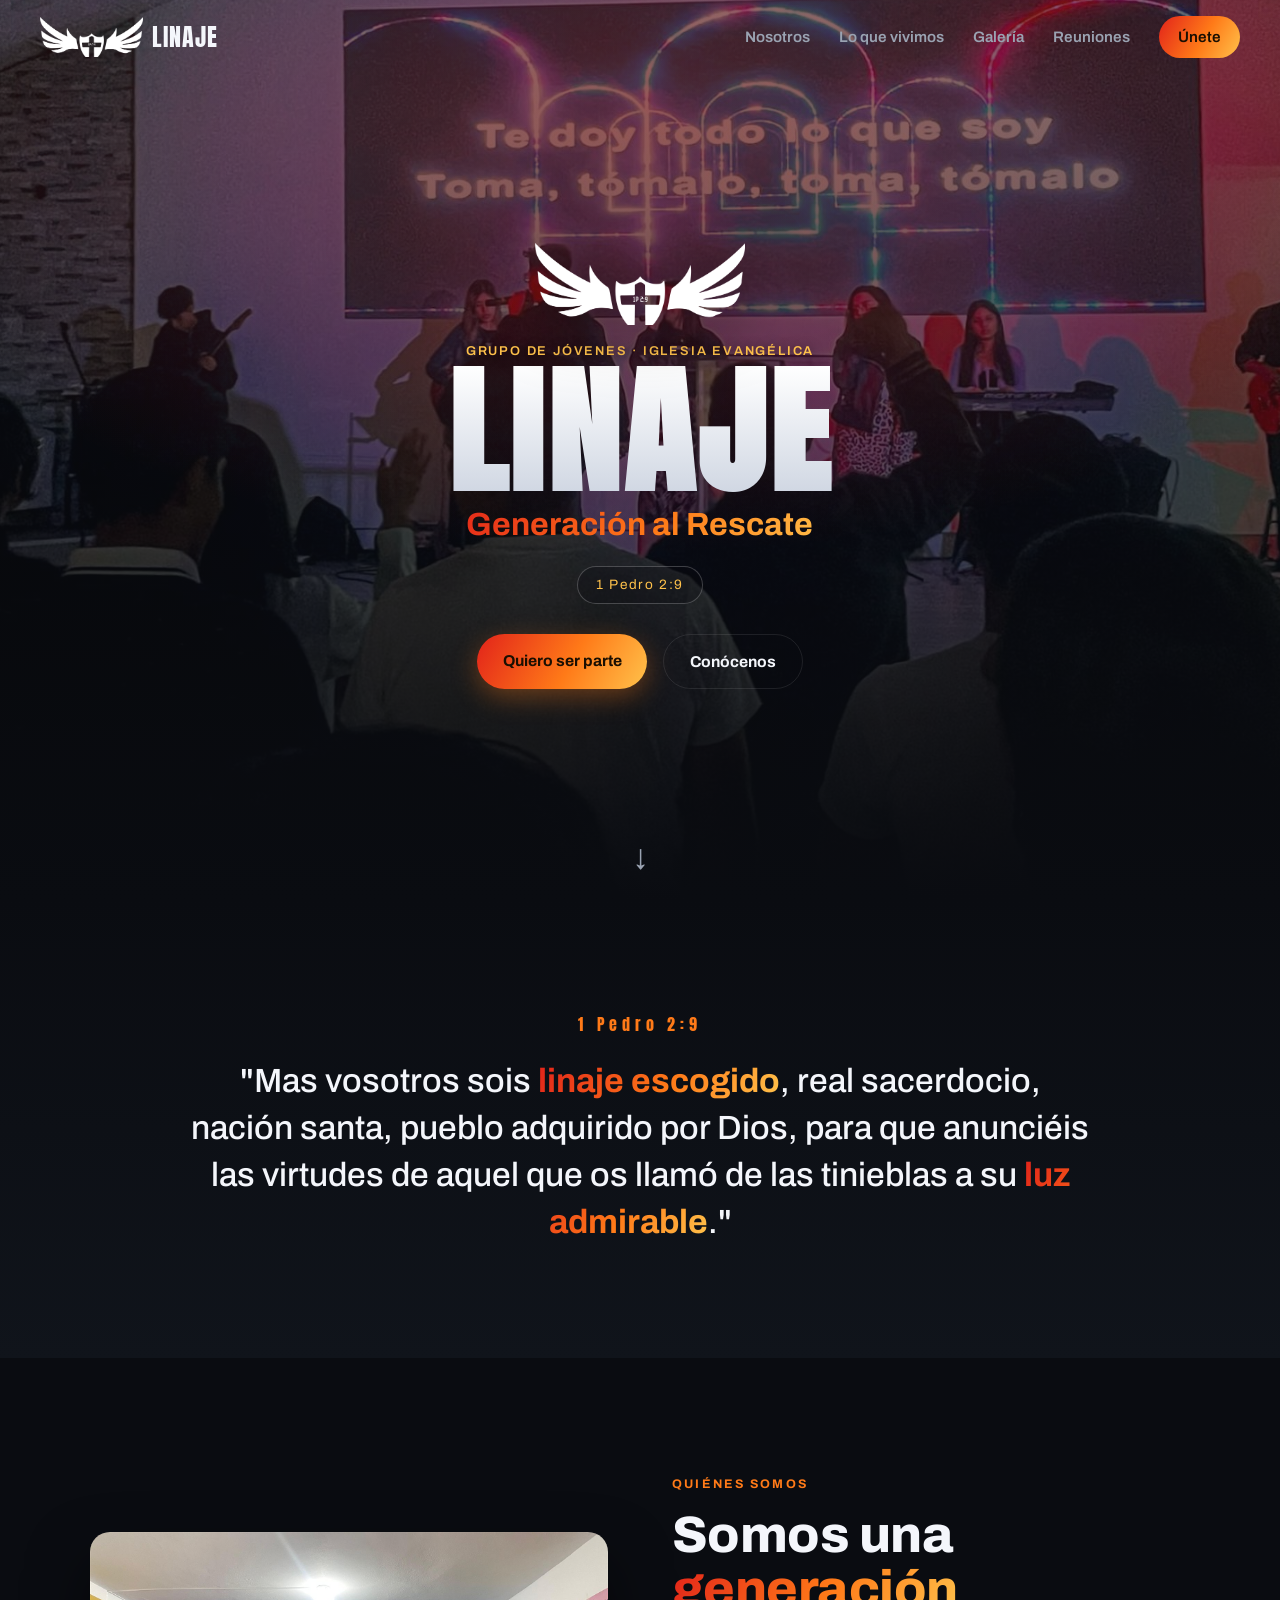
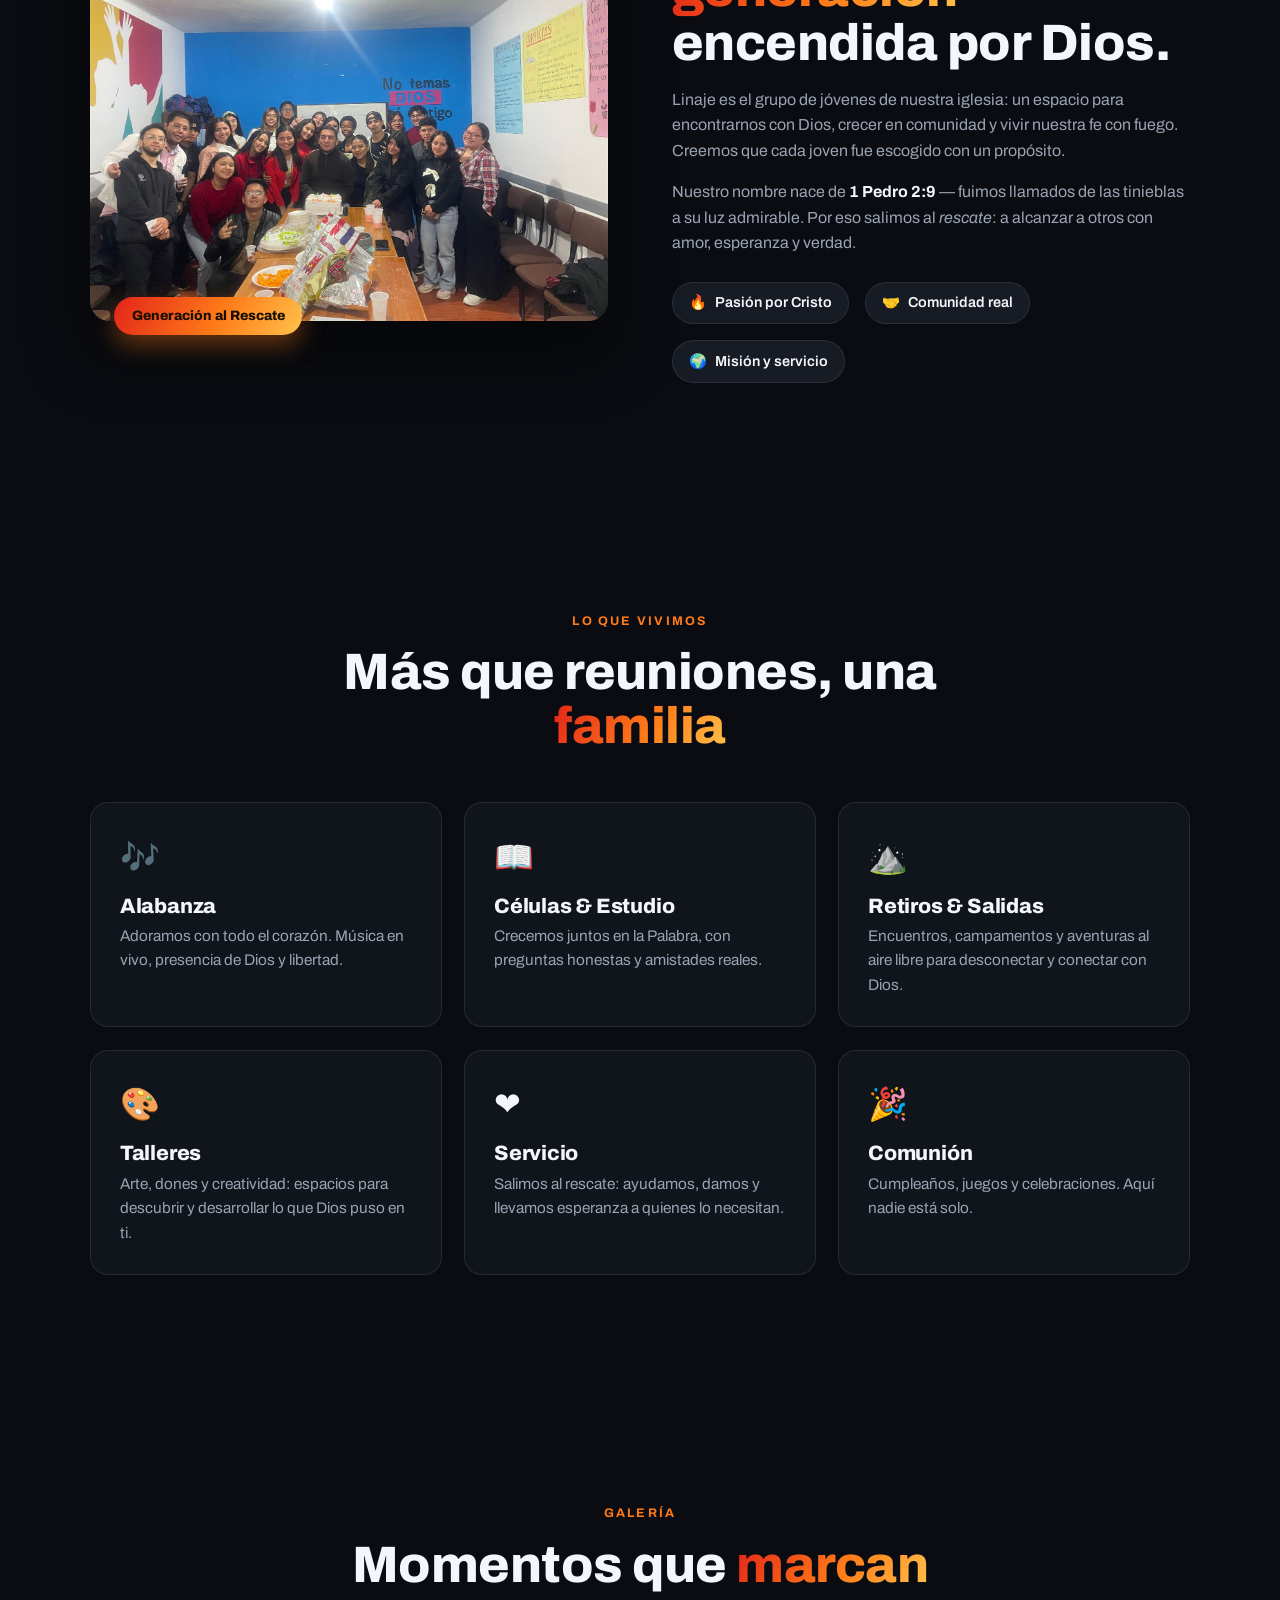
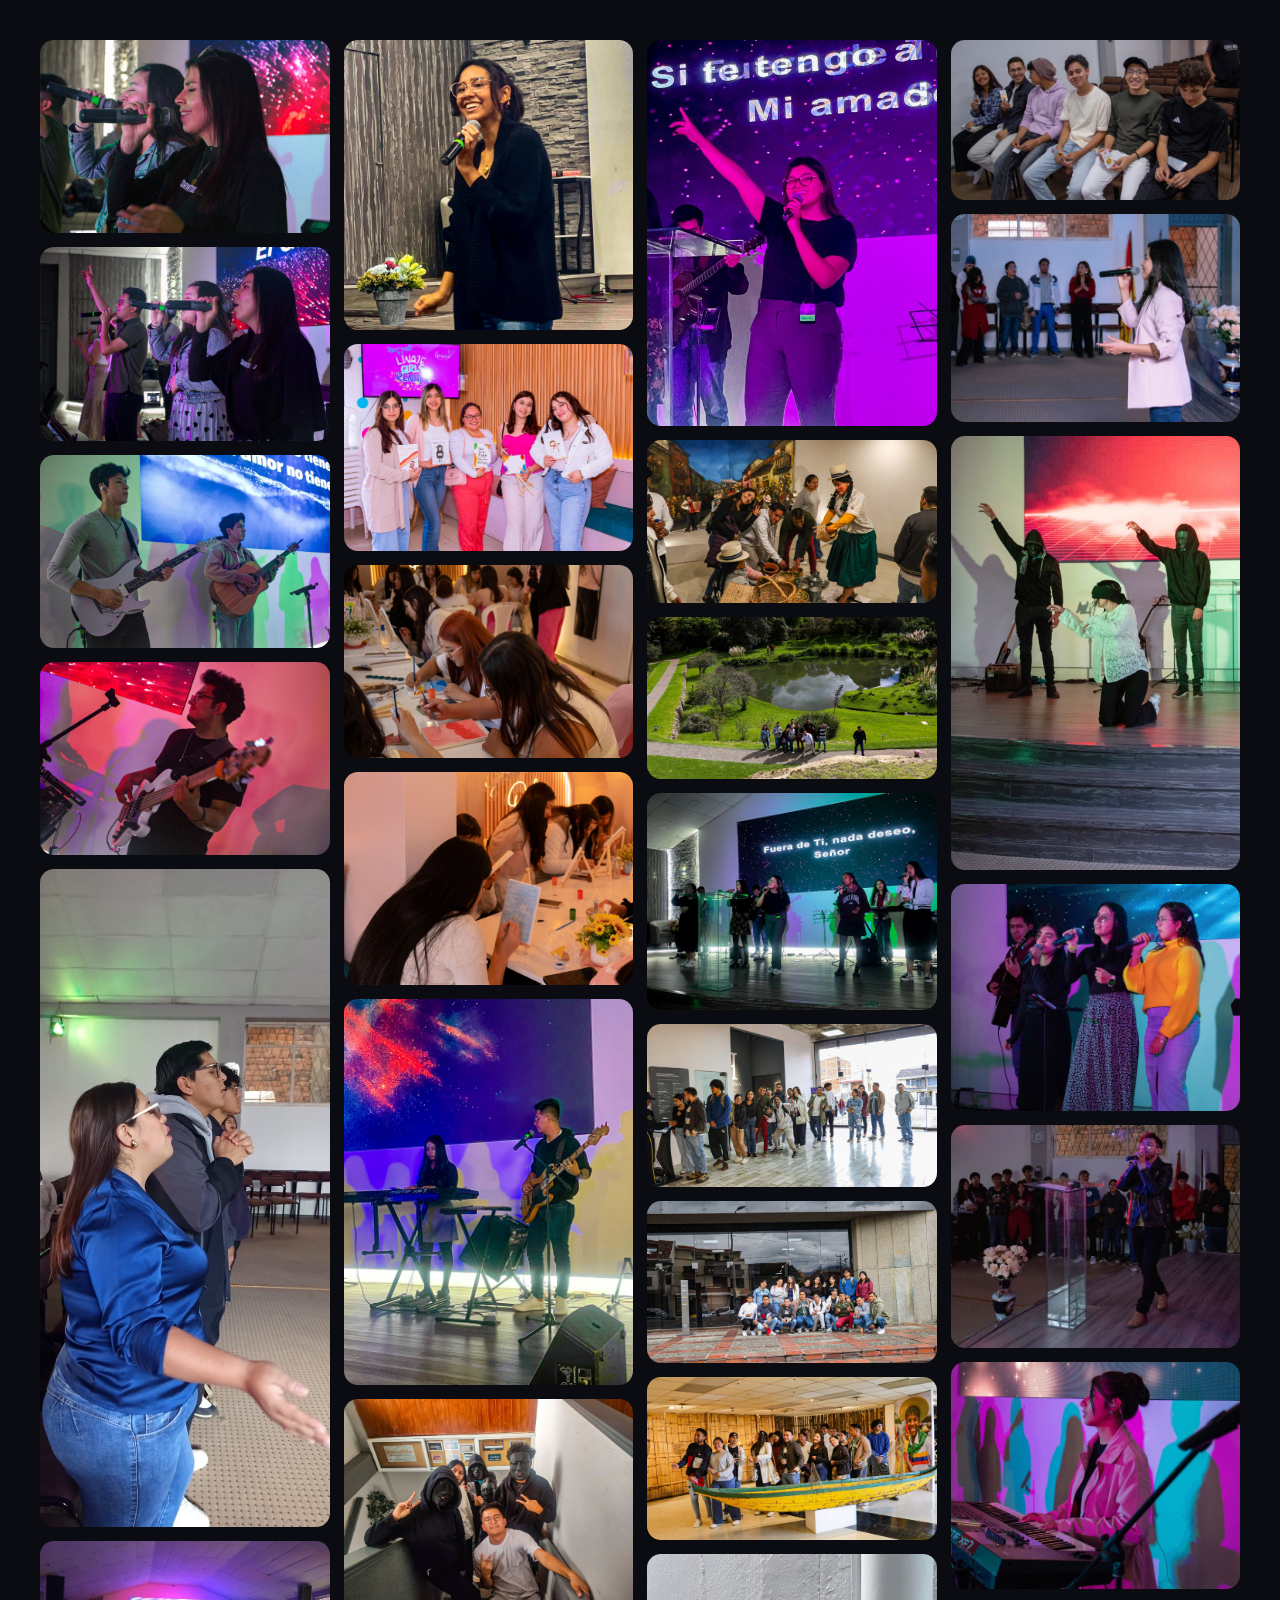
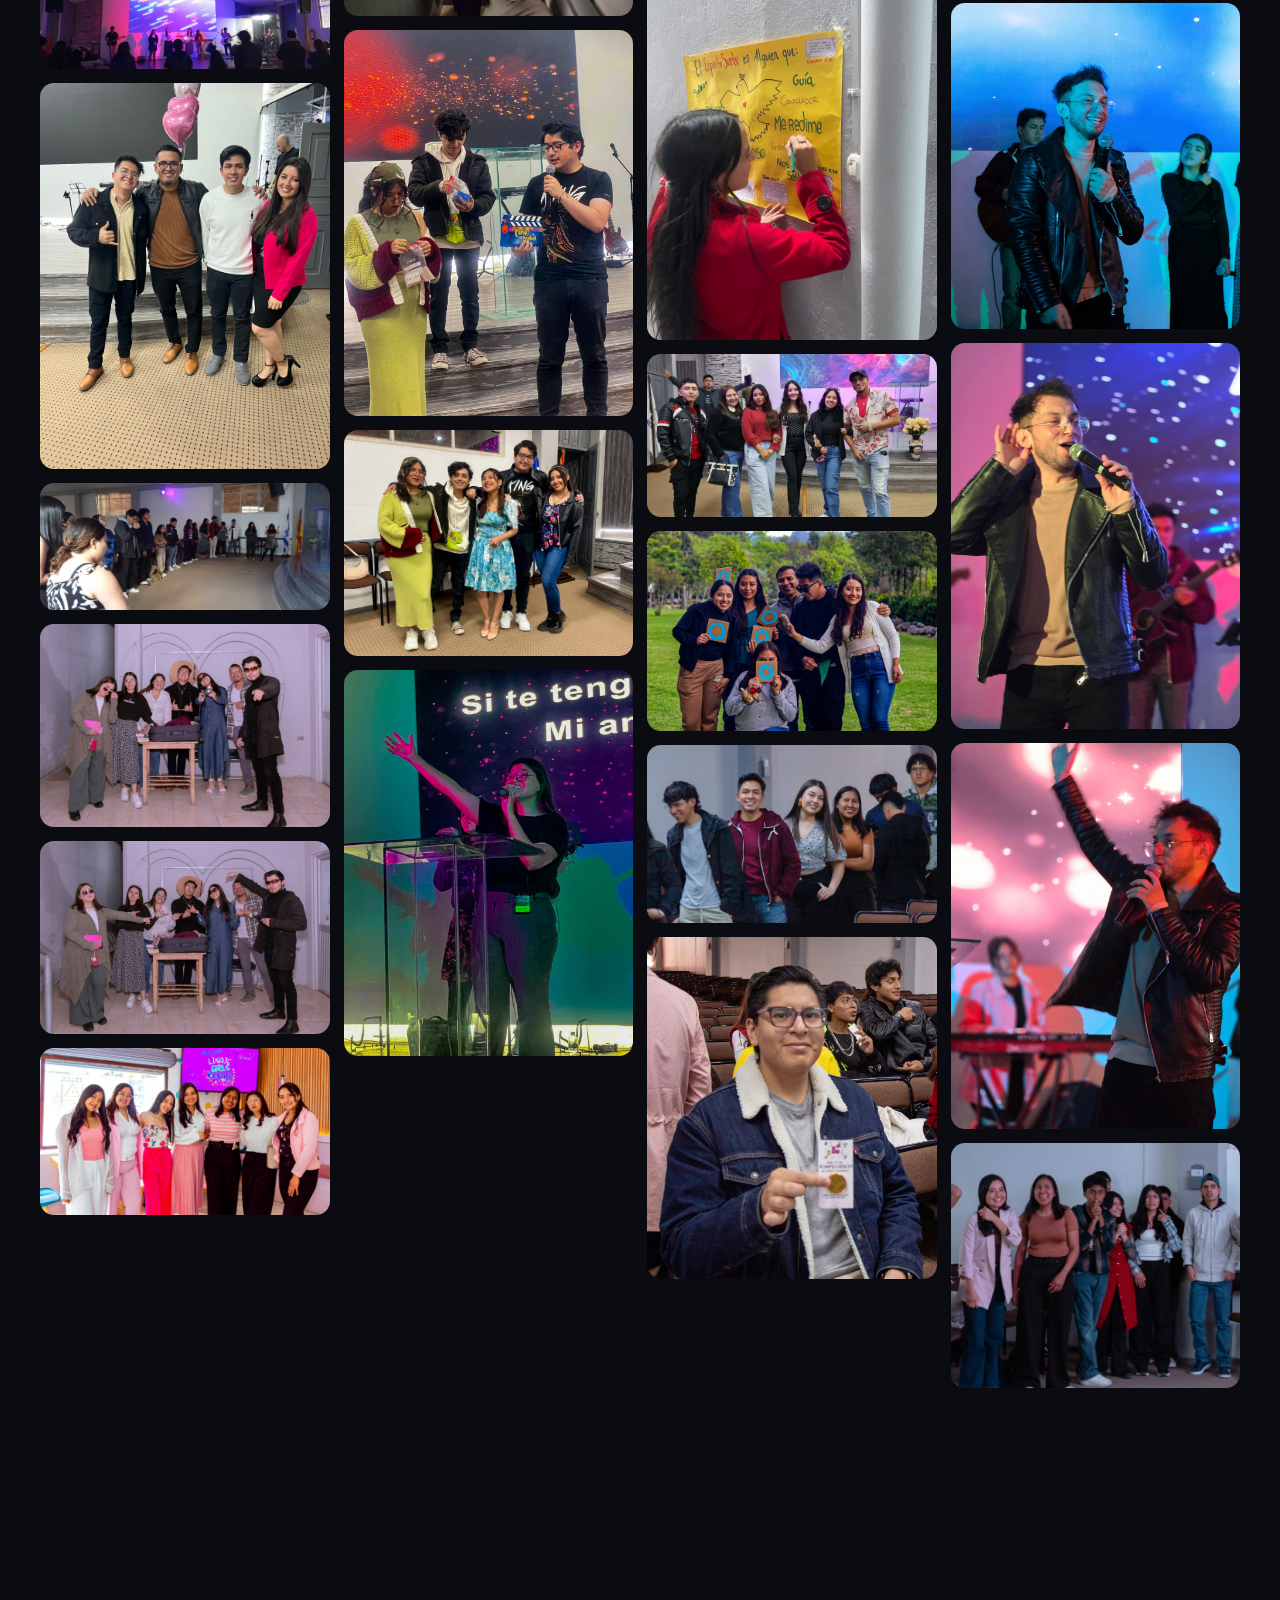
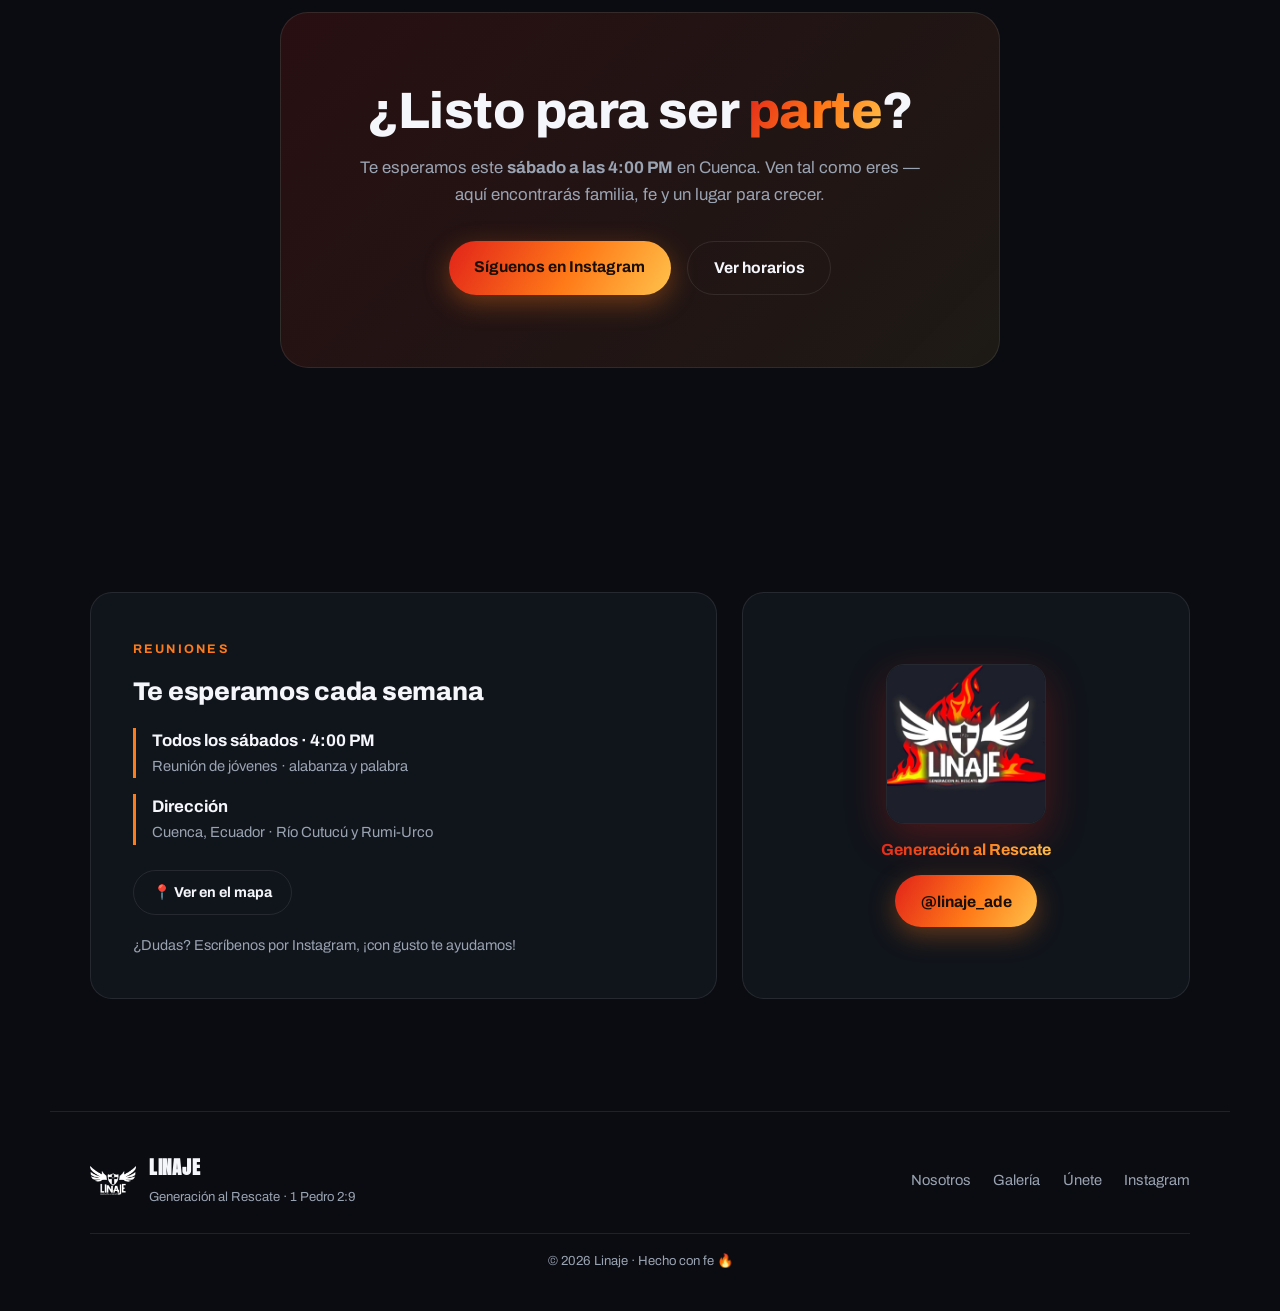
==== index.html @ 86106760 "Mover el sitio a la raíz para GitHub Pages GitHub Pages sirve index.html desde la raíz del repositor" ====
<!DOCTYPE html>
<html lang="es">
<head>
<meta charset="UTF-8">
<meta name="viewport" content="width=device-width, initial-scale=1.0">
<title>Linaje · Generación al Rescate</title>
<meta name="description" content="Linaje — Generación al Rescate. Grupo de jóvenes de la iglesia evangélica. 1 Pedro 2:9. Alabanza, comunión, retiros y servicio.">
<link rel="icon" href="img/logo-fire.jpg">
<link rel="preconnect" href="https://fonts.googleapis.com">
<link rel="preconnect" href="https://fonts.gstatic.com" crossorigin>
<link href="https://fonts.googleapis.com/css2?family=Anton&family=Archivo:wght@400;500;600;700;800&display=swap" rel="stylesheet">
<link rel="stylesheet" href="styles.css">
</head>
<body>

<!-- NAV -->
<header class="nav" id="nav">
  <a href="#inicio" class="nav__brand">
    <img src="img/logo-mark-white.png" alt="Linaje" class="nav__logo">
    <span class="nav__name">LINAJE</span>
  </a>
  <nav class="nav__links" id="navLinks">
    <a href="#nosotros">Nosotros</a>
    <a href="#vivimos">Lo que vivimos</a>
    <a href="#galeria">Galería</a>
    <a href="#reuniones">Reuniones</a>
    <a href="#unete" class="nav__cta">Únete</a>
  </nav>
  <button class="nav__burger" id="burger" aria-label="Menú">
    <span></span><span></span><span></span>
  </button>
</header>

<!-- HERO -->
<section class="hero" id="inicio">
  <div class="hero__bg" style="background-image:url('img/foto-11.jpg')"></div>
  <div class="hero__overlay"></div>
  <div class="hero__content">
    <img src="img/logo-mark-white.png" alt="Emblema Linaje" class="hero__emblem">
    <span class="hero__eyebrow">Grupo de jóvenes · Iglesia Evangélica</span>
    <h1 class="hero__title">LINAJE</h1>
    <p class="hero__sub">Generación al Rescate</p>
    <span class="hero__verse">1 Pedro 2:9</span>
    <div class="hero__btns">
      <a href="#unete" class="btn btn--fire">Quiero ser parte</a>
      <a href="#vivimos" class="btn btn--ghost">Conócenos</a>
    </div>
  </div>
  <a href="#versiculo" class="hero__scroll" aria-label="Bajar">↓</a>
</section>

<!-- VERSÍCULO -->
<section class="verse" id="versiculo">
  <div class="verse__inner">
    <span class="verse__ref">1 Pedro 2:9</span>
    <blockquote class="verse__text">
      "Mas vosotros sois <em>linaje escogido</em>, real sacerdocio, nación santa,
      pueblo adquirido por Dios, para que anunciéis las virtudes de aquel que os
      llamó de las tinieblas a su <em>luz admirable</em>."
    </blockquote>
  </div>
</section>

<!-- NOSOTROS -->
<section class="about" id="nosotros">
  <div class="about__media reveal">
    <img src="img/foto-29.jpg" alt="Jóvenes de Linaje reunidos">
    <span class="about__badge">Generación al Rescate</span>
  </div>
  <div class="about__text reveal">
    <span class="tag">Quiénes somos</span>
    <h2>Somos una <span class="hl">generación</span> encendida por Dios.</h2>
    <p>
      Linaje es el grupo de jóvenes de nuestra iglesia: un espacio para
      encontrarnos con Dios, crecer en comunidad y vivir nuestra fe con fuego.
      Creemos que cada joven fue escogido con un propósito.
    </p>
    <p>
      Nuestro nombre nace de <strong>1 Pedro 2:9</strong> — fuimos llamados de
      las tinieblas a su luz admirable. Por eso salimos al <em>rescate</em>:
      a alcanzar a otros con amor, esperanza y verdad.
    </p>
    <ul class="about__values">
      <li><span>🔥</span> Pasión por Cristo</li>
      <li><span>🤝</span> Comunidad real</li>
      <li><span>🌍</span> Misión y servicio</li>
    </ul>
  </div>
</section>

<!-- LO QUE VIVIMOS -->
<section class="lives" id="vivimos">
  <div class="section-head reveal">
    <span class="tag">Lo que vivimos</span>
    <h2>Más que reuniones, una <span class="hl">familia</span></h2>
  </div>
  <div class="lives__grid">
    <article class="card reveal">
      <div class="card__icon">🎶</div>
      <h3>Alabanza</h3>
      <p>Adoramos con todo el corazón. Música en vivo, presencia de Dios y libertad.</p>
    </article>
    <article class="card reveal">
      <div class="card__icon">📖</div>
      <h3>Células & Estudio</h3>
      <p>Crecemos juntos en la Palabra, con preguntas honestas y amistades reales.</p>
    </article>
    <article class="card reveal">
      <div class="card__icon">⛰️</div>
      <h3>Retiros & Salidas</h3>
      <p>Encuentros, campamentos y aventuras al aire libre para desconectar y conectar con Dios.</p>
    </article>
    <article class="card reveal">
      <div class="card__icon">🎨</div>
      <h3>Talleres</h3>
      <p>Arte, dones y creatividad: espacios para descubrir y desarrollar lo que Dios puso en ti.</p>
    </article>
    <article class="card reveal">
      <div class="card__icon">❤️</div>
      <h3>Servicio</h3>
      <p>Salimos al rescate: ayudamos, damos y llevamos esperanza a quienes lo necesitan.</p>
    </article>
    <article class="card reveal">
      <div class="card__icon">🎉</div>
      <h3>Comunión</h3>
      <p>Cumpleaños, juegos y celebraciones. Aquí nadie está solo.</p>
    </article>
  </div>
</section>

<!-- GALERÍA -->
<section class="gallery" id="galeria">
  <div class="section-head reveal">
    <span class="tag">Galería</span>
    <h2>Momentos que <span class="hl">marcan</span></h2>
  </div>
  <div class="gallery__grid" id="galleryGrid"></div>
</section>

<!-- ÚNETE -->
<section class="join" id="unete">
  <div class="join__inner reveal">
    <h2>¿Listo para ser <span class="hl">parte</span>?</h2>
    <p>Te esperamos este <strong>sábado a las 4:00 PM</strong> en Cuenca. Ven tal como eres — aquí encontrarás familia, fe y un lugar para crecer.</p>
    <div class="join__btns">
      <a href="https://www.instagram.com/linaje_ade/" target="_blank" rel="noopener" class="btn btn--fire">
        Síguenos en Instagram
      </a>
      <a href="#reuniones" class="btn btn--ghost">Ver horarios</a>
    </div>
  </div>
</section>

<!-- REUNIONES + CONTACTO -->
<section class="meet" id="reuniones">
  <div class="meet__card reveal">
    <span class="tag">Reuniones</span>
    <h3>Te esperamos cada semana</h3>
    <ul class="meet__list">
      <li><strong>Todos los sábados · 4:00 PM</strong><span>Reunión de jóvenes · alabanza y palabra</span></li>
      <li><strong>Dirección</strong><span>Cuenca, Ecuador · Río Cutucú y Rumi-Urco</span></li>
    </ul>
    <a href="https://www.google.com/maps/search/?api=1&query=R%C3%ADo+Cutuc%C3%BA+y+Rumi-Urco%2C+Cuenca%2C+Ecuador"
       target="_blank" rel="noopener" class="btn btn--ghost meet__map">📍 Ver en el mapa</a>
    <p class="meet__note">¿Dudas? Escríbenos por Instagram, ¡con gusto te ayudamos!</p>
  </div>
  <div class="meet__cta reveal">
    <img src="img/logo-fire.jpg" alt="Linaje · Generación al Rescate" class="meet__logo">
    <p>Generación al Rescate</p>
    <a href="https://www.instagram.com/linaje_ade/" target="_blank" rel="noopener" class="btn btn--fire">@linaje_ade</a>
  </div>
</section>

<!-- FOOTER -->
<footer class="footer">
  <div class="footer__brand">
    <img src="img/logo-white.png" alt="Linaje">
    <div>
      <strong>LINAJE</strong>
      <span>Generación al Rescate · 1 Pedro 2:9</span>
    </div>
  </div>
  <div class="footer__links">
    <a href="#nosotros">Nosotros</a>
    <a href="#galeria">Galería</a>
    <a href="#unete">Únete</a>
    <a href="https://www.instagram.com/linaje_ade/" target="_blank" rel="noopener">Instagram</a>
  </div>
  <p class="footer__copy">© <span id="year"></span> Linaje · Hecho con fe 🔥</p>
</footer>

<!-- LIGHTBOX -->
<div class="lightbox" id="lightbox" aria-hidden="true">
  <button class="lightbox__close" id="lbClose" aria-label="Cerrar">×</button>
  <button class="lightbox__nav lightbox__prev" id="lbPrev" aria-label="Anterior">‹</button>
  <img src="" alt="" id="lbImg">
  <button class="lightbox__nav lightbox__next" id="lbNext" aria-label="Siguiente">›</button>
</div>

<script src="script.js"></script>
</body>
</html>
---- styles.css ----
:root{
  --bg:#0a0c11;
  --bg-2:#10141b;
  --bg-3:#161b24;
  --ink:#f4f6fb;
  --muted:#9aa3b2;
  --line:rgba(255,255,255,.09);
  --red:#e2231a;
  --orange:#ff7a18;
  --gold:#ffc24b;
  --fire:linear-gradient(120deg,#e2231a 0%,#ff7a18 55%,#ffc24b 100%);
  --maxw:1180px;
}

*{box-sizing:border-box;margin:0;padding:0}
html{scroll-behavior:smooth}
body{
  background:var(--bg);
  color:var(--ink);
  font-family:'Archivo',system-ui,sans-serif;
  line-height:1.6;
  overflow-x:hidden;
}
img{display:block;max-width:100%}
a{color:inherit;text-decoration:none}

h1,h2,h3{line-height:1.05;letter-spacing:-.01em}
h2{font-size:clamp(1.9rem,4.4vw,3.2rem);font-weight:800}
h3{font-size:1.3rem;font-weight:800}
.hl{
  background:var(--fire);
  -webkit-background-clip:text;background-clip:text;
  -webkit-text-fill-color:transparent;
}
.tag{
  display:inline-block;font-size:.78rem;font-weight:700;letter-spacing:.18em;
  text-transform:uppercase;color:var(--orange);margin-bottom:.9rem;
}
.section-head{text-align:center;max-width:680px;margin:0 auto 3rem}

/* BUTTONS */
.btn{
  display:inline-block;padding:.85rem 1.6rem;border-radius:999px;
  font-weight:700;font-size:.98rem;transition:.25s;cursor:pointer;border:none;
}
.btn--fire{background:var(--fire);color:#1a0f02;box-shadow:0 8px 26px rgba(255,122,24,.35)}
.btn--fire:hover{transform:translateY(-2px);box-shadow:0 12px 34px rgba(255,122,24,.5)}
.btn--ghost{border:1.5px solid var(--line);color:var(--ink)}
.btn--ghost:hover{border-color:var(--orange);color:var(--gold)}

/* NAV */
.nav{
  position:fixed;top:0;left:0;right:0;z-index:50;
  display:flex;align-items:center;justify-content:space-between;
  padding:1rem clamp(1rem,4vw,2.5rem);
  transition:.3s;
}
.nav.scrolled{background:rgba(10,12,17,.85);backdrop-filter:blur(12px);border-bottom:1px solid var(--line)}
.nav__brand{display:flex;align-items:center;gap:.55rem}
.nav__logo{height:40px;width:auto}
.nav__name{font-family:'Anton',sans-serif;font-size:1.5rem;letter-spacing:.04em}
.nav__links{display:flex;align-items:center;gap:1.8rem}
.nav__links a{font-weight:600;font-size:.95rem;color:var(--muted);transition:.2s}
.nav__links a:hover{color:var(--ink)}
.nav__cta{
  padding:.55rem 1.2rem;border-radius:999px;background:var(--fire);
  color:#1a0f02!important;font-weight:700;
}
.nav__burger{display:none;flex-direction:column;gap:5px;background:none;border:none;cursor:pointer}
.nav__burger span{width:26px;height:3px;background:var(--ink);border-radius:2px;transition:.3s}

/* HERO */
.hero{position:relative;min-height:100svh;display:grid;place-items:center;text-align:center;
  overflow:hidden;background:var(--bg)}
.hero__bg{position:absolute;inset:0;background-size:cover;background-position:center;transform:scale(1.05)}
.hero__overlay{
  position:absolute;inset:0;
  background:
    radial-gradient(120% 90% at 50% 12%,rgba(226,35,26,.32),transparent 55%),
    linear-gradient(180deg,rgba(10,12,17,.55) 0%,rgba(10,12,17,.72) 60%,var(--bg) 100%);
}
.hero__content{position:relative;z-index:2;padding:6rem 1.2rem 4rem;max-width:760px}
.hero__emblem{width:clamp(120px,20vw,210px);margin:0 auto 1rem;
  filter:drop-shadow(0 10px 30px rgba(0,0,0,.5));animation:floaty 5s ease-in-out infinite}
@keyframes floaty{50%{transform:translateY(-10px)}}
.hero__eyebrow{display:block;color:var(--gold);font-weight:600;letter-spacing:.14em;text-transform:uppercase;font-size:.8rem;margin-bottom:.3rem;text-shadow:0 2px 12px rgba(0,0,0,.6)}
.hero__title{font-family:'Anton',sans-serif;font-size:clamp(4rem,16vw,9rem);letter-spacing:.03em;line-height:.9;
  background:linear-gradient(180deg,#fff,#cfd6e2);-webkit-background-clip:text;background-clip:text;-webkit-text-fill-color:transparent}
.hero__sub{font-size:clamp(1.2rem,3.4vw,2rem);font-weight:700;margin-top:.2rem;
  background:var(--fire);-webkit-background-clip:text;background-clip:text;-webkit-text-fill-color:transparent}
.hero__verse{display:inline-block;margin-top:1rem;padding:.45rem 1.1rem;border:1px solid rgba(255,255,255,.22);
  background:rgba(10,12,17,.3);border-radius:999px;font-size:.85rem;letter-spacing:.12em;color:var(--gold)}
.hero__btns{display:flex;gap:1rem;justify-content:center;flex-wrap:wrap;margin-top:1.9rem}
.hero__scroll{position:absolute;bottom:1.5rem;left:50%;transform:translateX(-50%);z-index:2;
  font-size:1.4rem;color:var(--muted);animation:bob 1.8s infinite}
@keyframes bob{50%{transform:translate(-50%,8px)}}

/* sections base */
section{padding:clamp(4rem,9vw,7rem) clamp(1rem,5vw,2.5rem)}

/* VERSE band */
.verse{background:
  linear-gradient(180deg,var(--bg),var(--bg-2)),
  radial-gradient(80% 120% at 50% 0%,rgba(255,122,24,.12),transparent 60%);
  text-align:center}
.verse__inner{max-width:900px;margin:0 auto}
.verse__ref{font-family:'Anton',sans-serif;font-size:1rem;letter-spacing:.3em;color:var(--orange)}
.verse__text{font-size:clamp(1.3rem,3.2vw,2.1rem);font-weight:500;margin-top:1.2rem;line-height:1.4}
.verse__text em{font-style:normal;background:var(--fire);-webkit-background-clip:text;background-clip:text;-webkit-text-fill-color:transparent;font-weight:700}

/* ABOUT */
.about{display:grid;grid-template-columns:1fr 1fr;gap:clamp(2rem,5vw,4.5rem);align-items:center;max-width:var(--maxw);margin:0 auto}
.about__media{position:relative}
.about__media img{border-radius:20px;width:100%;aspect-ratio:4/3;object-fit:cover;box-shadow:0 30px 60px rgba(0,0,0,.5)}
.about__badge{position:absolute;bottom:-14px;left:24px;background:var(--fire);color:#1a0f02;
  font-weight:800;padding:.5rem 1.1rem;border-radius:999px;font-size:.85rem;box-shadow:0 10px 24px rgba(255,122,24,.4)}
.about__text p{color:var(--muted);margin-top:1rem}
.about__text strong{color:var(--ink)}
.about__values{list-style:none;display:flex;flex-wrap:wrap;gap:1rem;margin-top:1.6rem}
.about__values li{display:flex;align-items:center;gap:.5rem;font-weight:600;background:var(--bg-3);
  border:1px solid var(--line);padding:.55rem 1rem;border-radius:999px;font-size:.9rem}

/* LIVES */
.lives{max-width:var(--maxw);margin:0 auto}
.lives__grid{display:grid;grid-template-columns:repeat(3,1fr);gap:1.4rem}
.card{background:var(--bg-2);border:1px solid var(--line);border-radius:18px;padding:1.8rem;transition:.3s;position:relative;overflow:hidden}
.card::before{content:"";position:absolute;inset:0;background:var(--fire);opacity:0;transition:.3s;height:4px;bottom:auto}
.card:hover{transform:translateY(-6px);border-color:rgba(255,122,24,.4)}
.card:hover::before{opacity:1}
.card__icon{font-size:2rem;margin-bottom:.8rem}
.card p{color:var(--muted);margin-top:.4rem;font-size:.96rem}

/* GALLERY */
.gallery{max-width:1300px;margin:0 auto}
.gallery__grid{columns:4;column-gap:14px}
.gallery__grid figure{break-inside:avoid;margin:0 0 14px;border-radius:14px;overflow:hidden;cursor:pointer;position:relative}
.gallery__grid img{width:100%;transition:.45s;display:block}
.gallery__grid figure::after{content:"⤢";position:absolute;inset:0;display:grid;place-items:center;
  color:#fff;font-size:1.6rem;background:rgba(10,12,17,.35);opacity:0;transition:.3s}
.gallery__grid figure:hover img{transform:scale(1.08)}
.gallery__grid figure:hover::after{opacity:1}

/* JOIN */
.join{text-align:center}
.join__inner{max-width:720px;margin:0 auto;background:
  linear-gradient(135deg,rgba(226,35,26,.14),rgba(255,194,75,.08));
  border:1px solid var(--line);border-radius:28px;padding:clamp(2.5rem,6vw,4.5rem)}
.join__inner p{color:var(--muted);margin-top:1rem;font-size:1.05rem}
.join__btns{display:flex;gap:1rem;justify-content:center;flex-wrap:wrap;margin-top:2rem}

/* MEET */
.meet{display:grid;grid-template-columns:1.4fr 1fr;gap:1.6rem;max-width:var(--maxw);margin:0 auto}
.meet__card,.meet__cta{background:var(--bg-2);border:1px solid var(--line);border-radius:22px;padding:clamp(1.8rem,4vw,2.6rem)}
.meet__card h3{margin-top:.3rem;font-size:1.6rem}
.meet__list{list-style:none;margin-top:1.4rem;display:grid;gap:1rem}
.meet__list li{display:flex;flex-direction:column;border-left:3px solid var(--orange);padding-left:1rem}
.meet__list strong{font-size:1.05rem}
.meet__list span{color:var(--muted);font-size:.92rem}
.meet__map{margin-top:1.6rem;padding:.6rem 1.2rem;font-size:.9rem}
.meet__note{color:var(--muted);margin-top:1.2rem;font-size:.9rem}
.meet__cta{display:flex;flex-direction:column;align-items:center;justify-content:center;text-align:center;gap:.8rem}
.meet__logo{width:160px;border-radius:18px;border:1px solid var(--line);
  box-shadow:0 14px 40px rgba(226,35,26,.28)}
.meet__cta p{font-weight:700;background:var(--fire);-webkit-background-clip:text;background-clip:text;-webkit-text-fill-color:transparent}

/* FOOTER */
.footer{border-top:1px solid var(--line);padding:2.5rem clamp(1rem,5vw,2.5rem);
  display:flex;flex-wrap:wrap;gap:1.5rem;align-items:center;justify-content:space-between;max-width:var(--maxw);margin:0 auto}
.footer__brand{display:flex;align-items:center;gap:.8rem}
.footer__brand img{width:46px}
.footer__brand strong{font-family:'Anton',sans-serif;font-size:1.2rem;letter-spacing:.04em;display:block}
.footer__brand span{color:var(--muted);font-size:.82rem}
.footer__links{display:flex;gap:1.4rem;flex-wrap:wrap}
.footer__links a{color:var(--muted);font-size:.92rem;transition:.2s}
.footer__links a:hover{color:var(--orange)}
.footer__copy{color:var(--muted);font-size:.82rem;width:100%;text-align:center;padding-top:1rem;border-top:1px solid var(--line)}

/* LIGHTBOX */
.lightbox{position:fixed;inset:0;z-index:100;background:rgba(6,7,10,.94);
  display:none;place-items:center;padding:2rem}
.lightbox.open{display:grid}
.lightbox img{max-width:90vw;max-height:86vh;border-radius:10px;box-shadow:0 20px 60px rgba(0,0,0,.6)}
.lightbox__close{position:absolute;top:1rem;right:1.4rem;font-size:2.4rem;background:none;border:none;color:#fff;cursor:pointer;line-height:1}
.lightbox__nav{position:absolute;top:50%;transform:translateY(-50%);font-size:3rem;background:none;border:none;color:#fff;cursor:pointer;padding:0 1rem;opacity:.7;transition:.2s}
.lightbox__nav:hover{opacity:1}
.lightbox__prev{left:.5rem}
.lightbox__next{right:.5rem}

/* REVEAL */
.reveal{opacity:0;transform:translateY(28px);transition:.7s cubic-bezier(.2,.7,.2,1)}
.reveal.in{opacity:1;transform:none}

/* RESPONSIVE */
@media(max-width:980px){
  .lives__grid{grid-template-columns:repeat(2,1fr)}
  .gallery__grid{columns:3}
}
@media(max-width:760px){
  .nav__links{position:fixed;inset:0 0 0 auto;width:min(78vw,320px);flex-direction:column;
    align-items:flex-start;gap:1.4rem;background:var(--bg-2);padding:6rem 2rem;
    transform:translateX(100%);transition:.35s;border-left:1px solid var(--line)}
  .nav__links.open{transform:none}
  .nav__burger{display:flex;z-index:60}
  .about{grid-template-columns:1fr}
  .meet{grid-template-columns:1fr}
  .gallery__grid{columns:2}
}
@media(max-width:480px){
  .lives__grid{grid-template-columns:1fr}
  .gallery__grid{columns:2;column-gap:10px}
}
@media(prefers-reduced-motion:reduce){
  *{animation:none!important}
  .reveal{opacity:1;transform:none;transition:none}
}
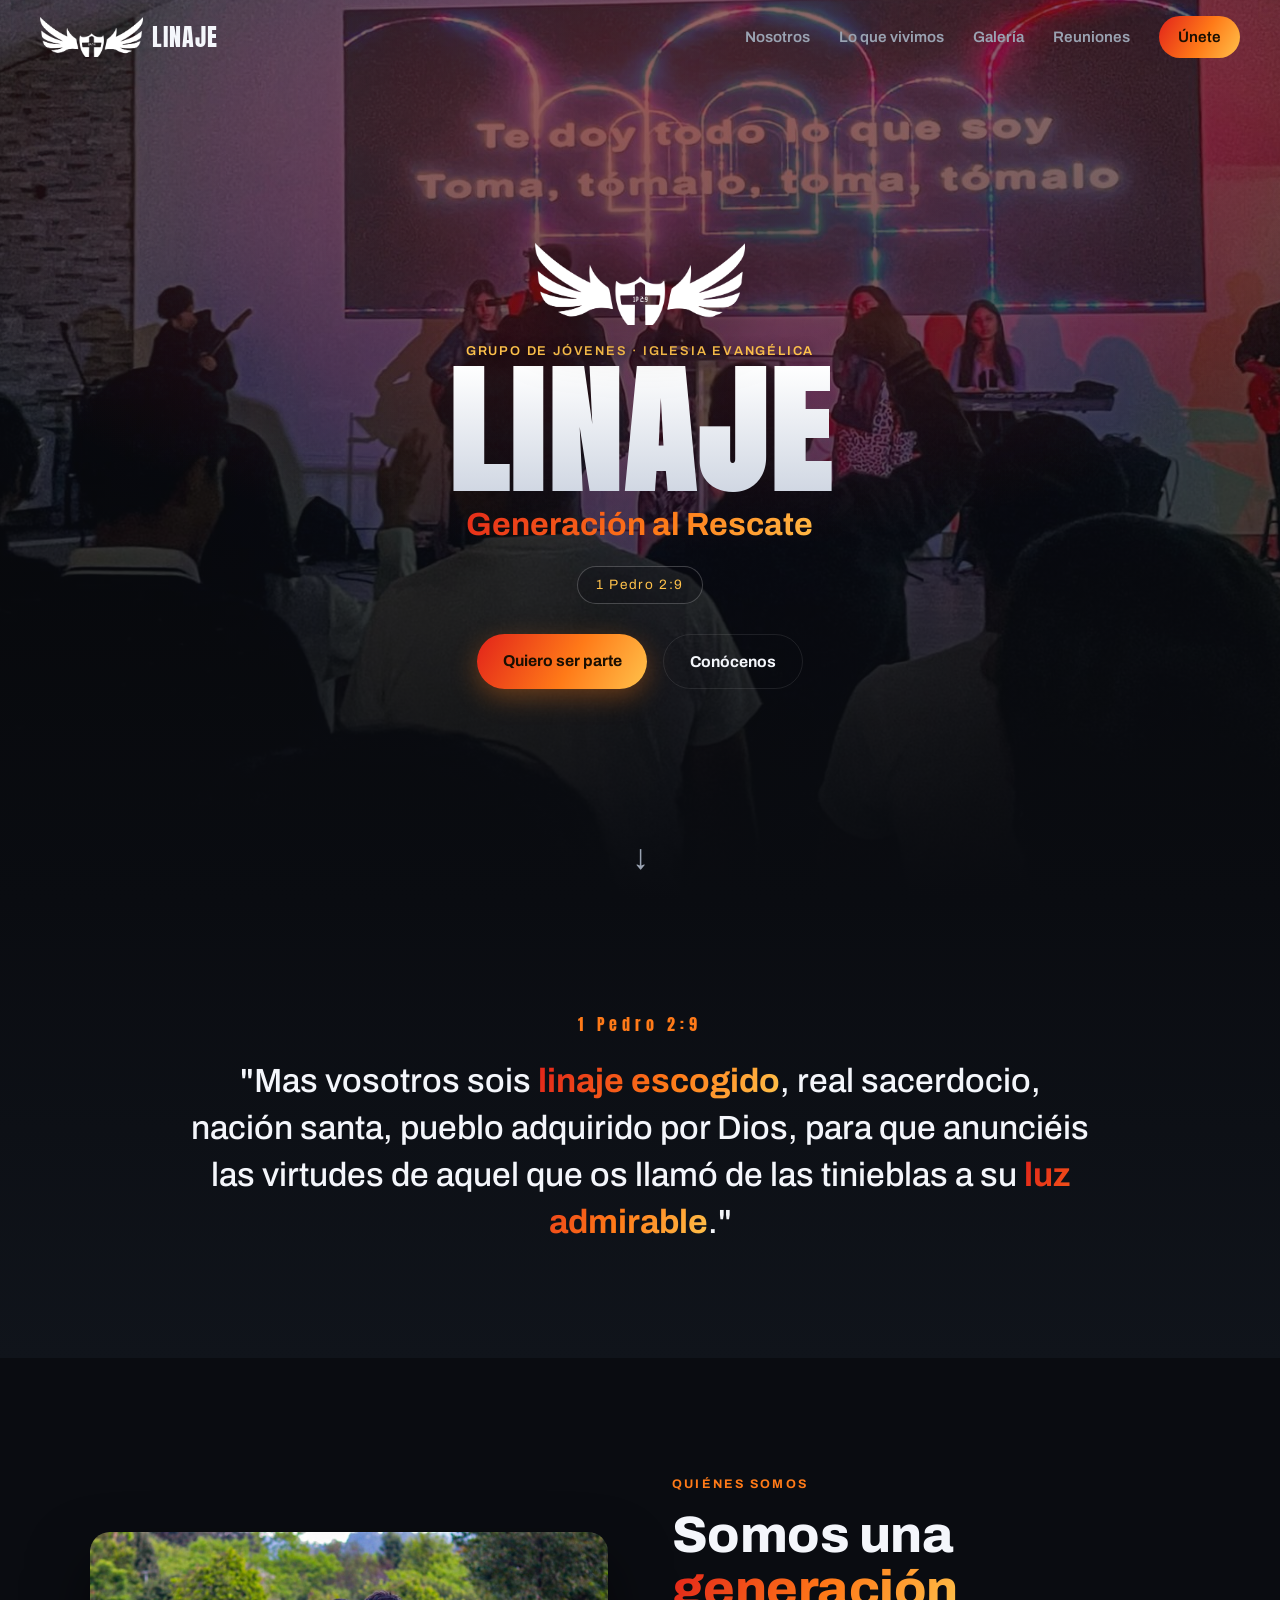
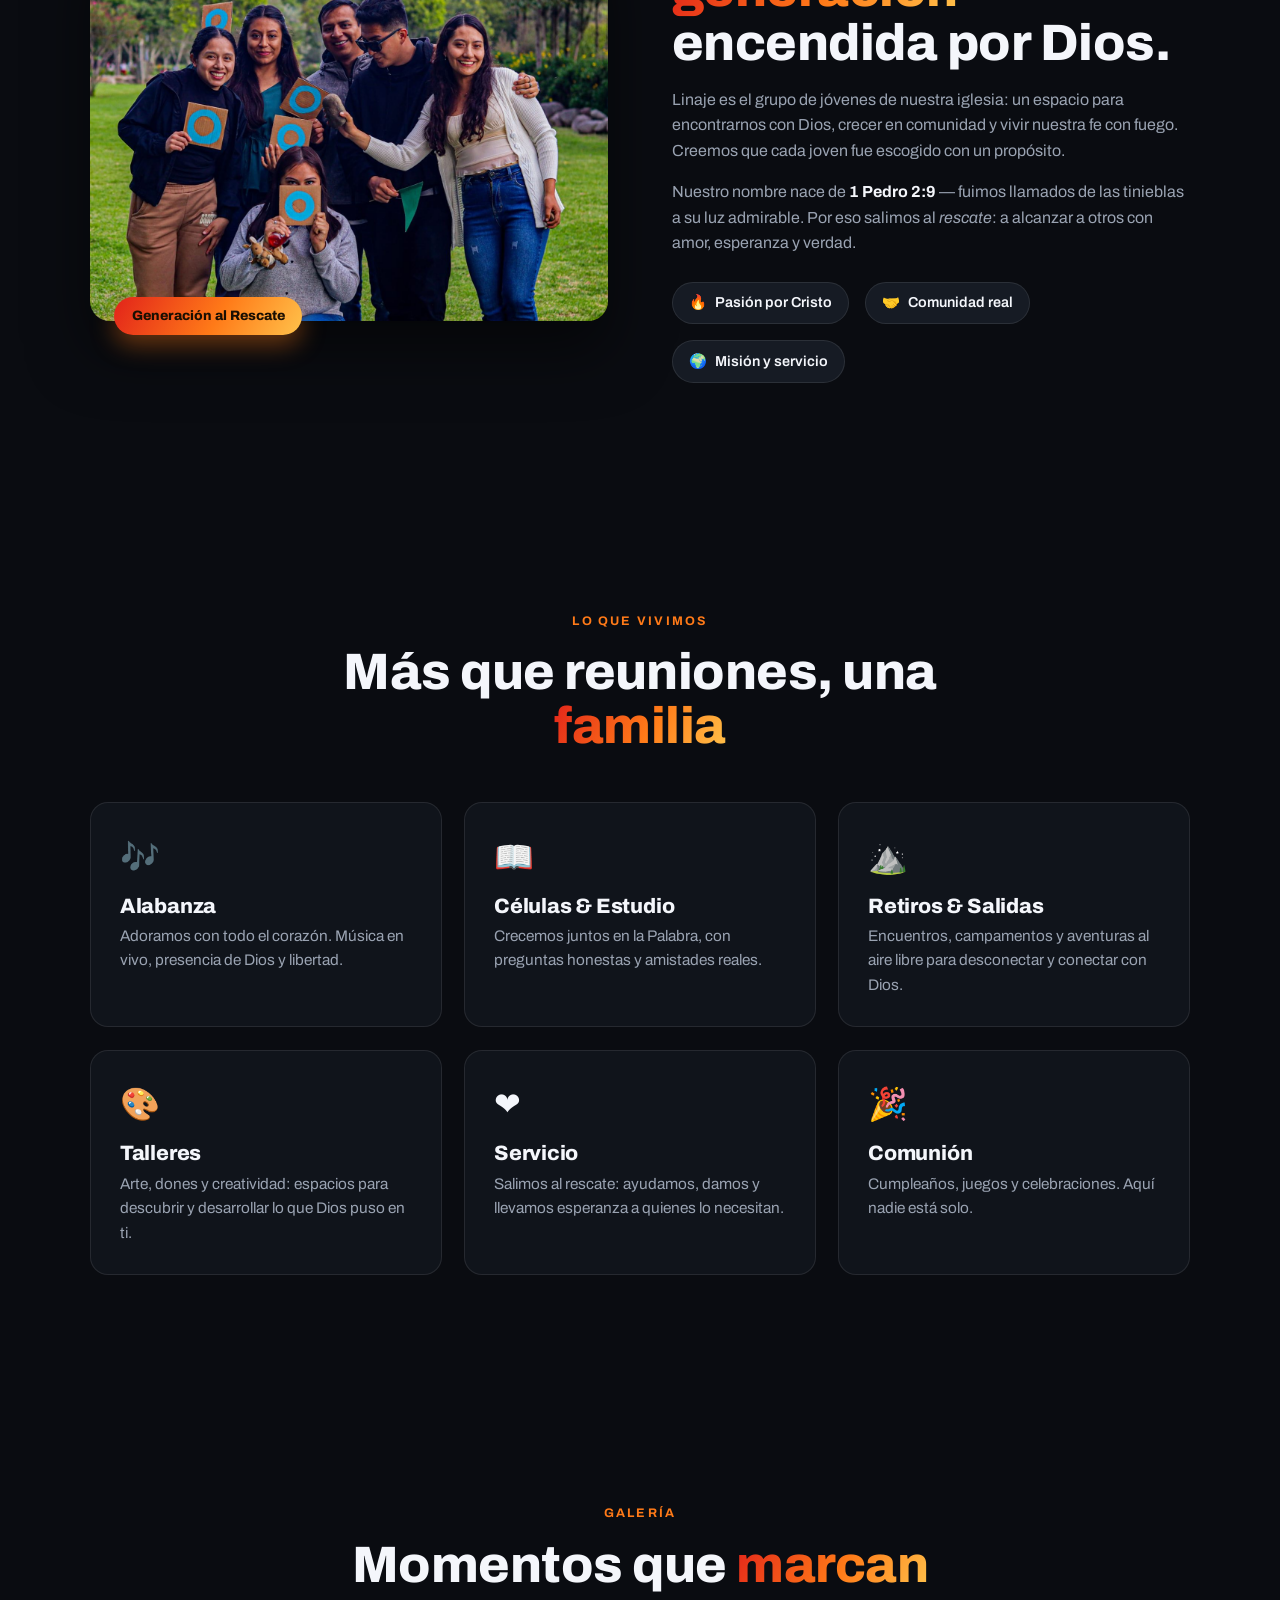
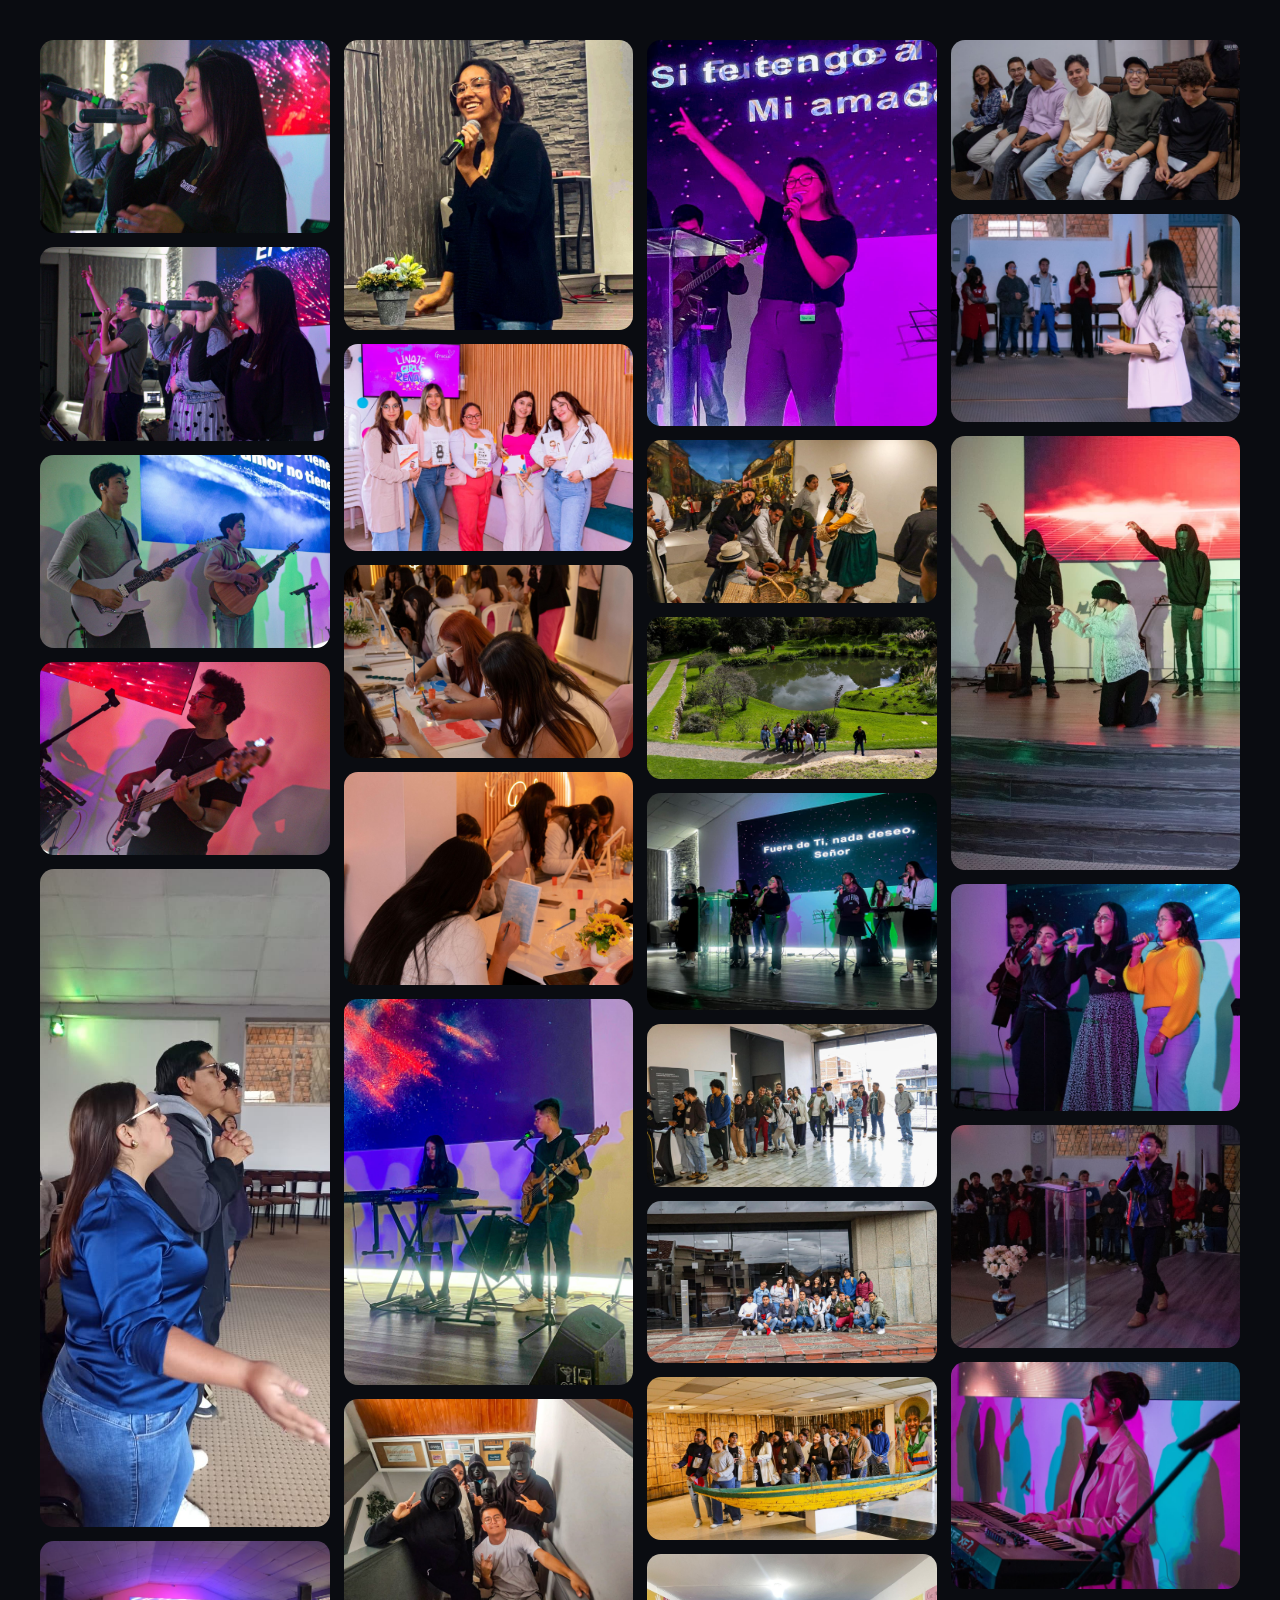
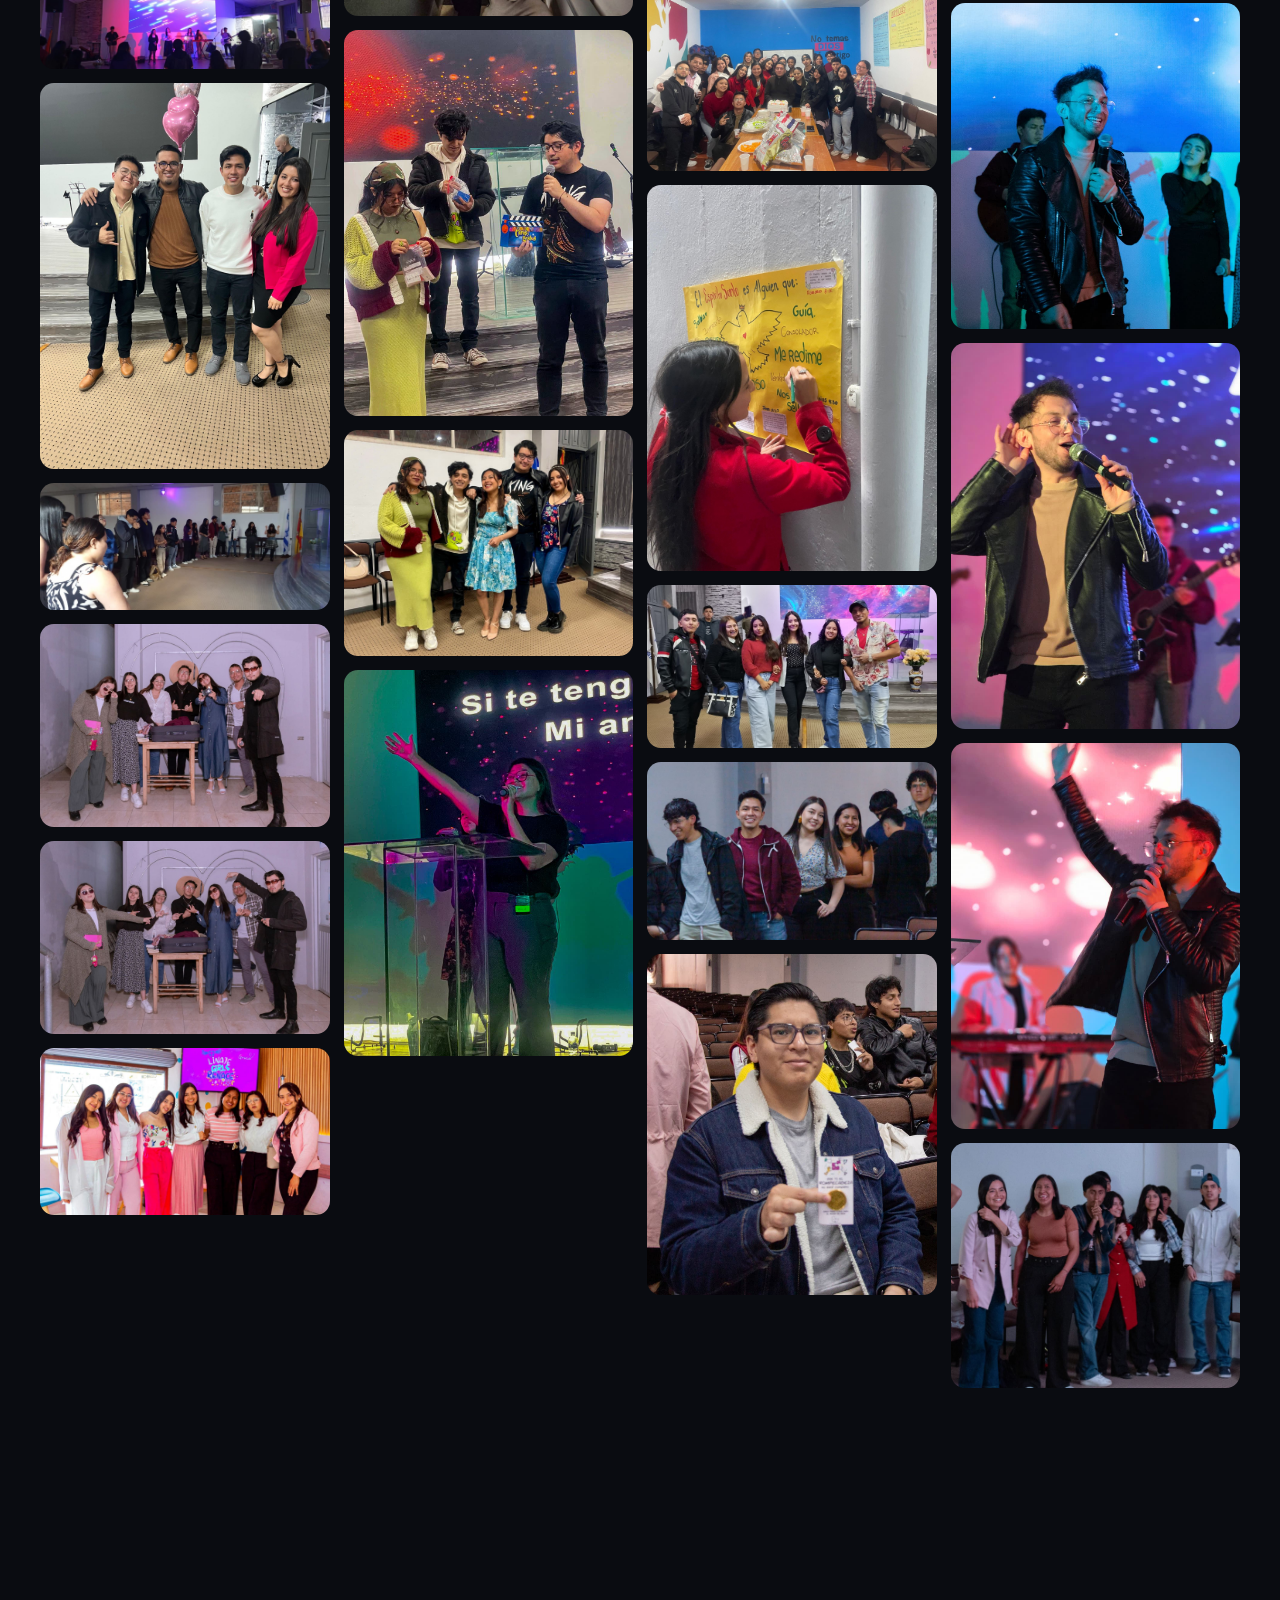
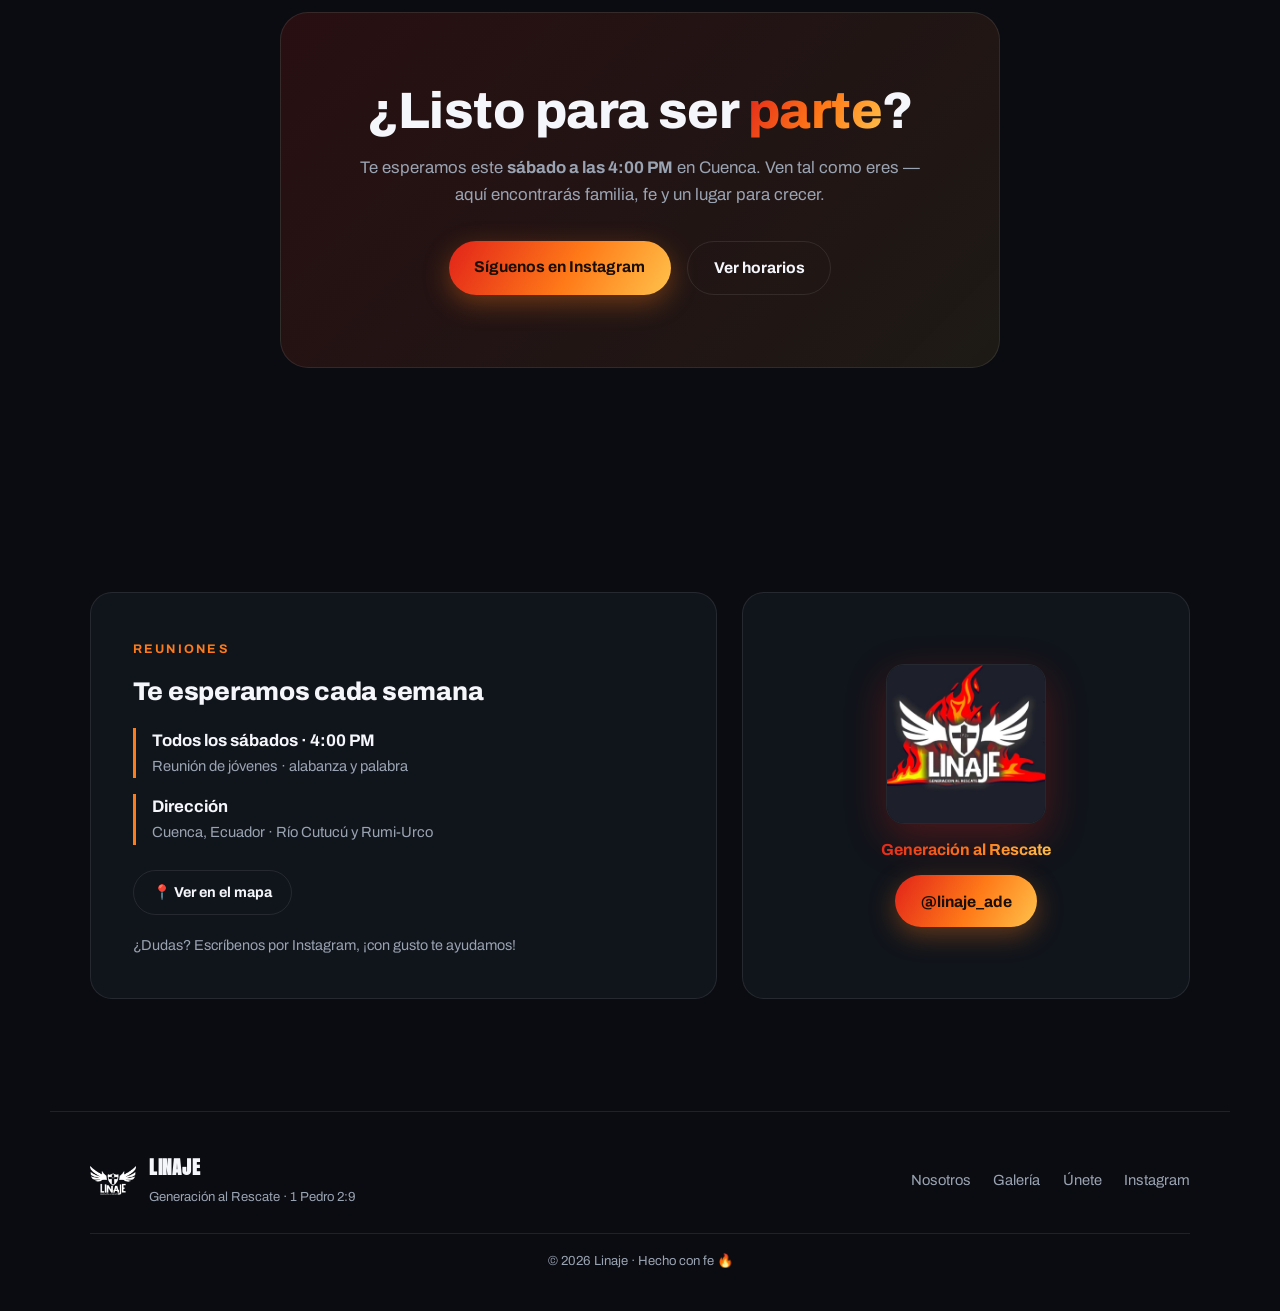
==== commit 264065f2: "Cambiar la foto de la sección Nosotros por la foto al aire libre Co-Authored-By: Claude Opus 4.7 <no" ====
--- a/index.html
+++ b/index.html
@@ -64,7 +64,7 @@
 <!-- NOSOTROS -->
 <section class="about" id="nosotros">
   <div class="about__media reveal">
-    <img src="img/foto-29.jpg" alt="Jóvenes de Linaje reunidos">
+    <img src="img/foto-32.jpg" alt="Jóvenes de Linaje reunidos">
     <span class="about__badge">Generación al Rescate</span>
   </div>
   <div class="about__text reveal">
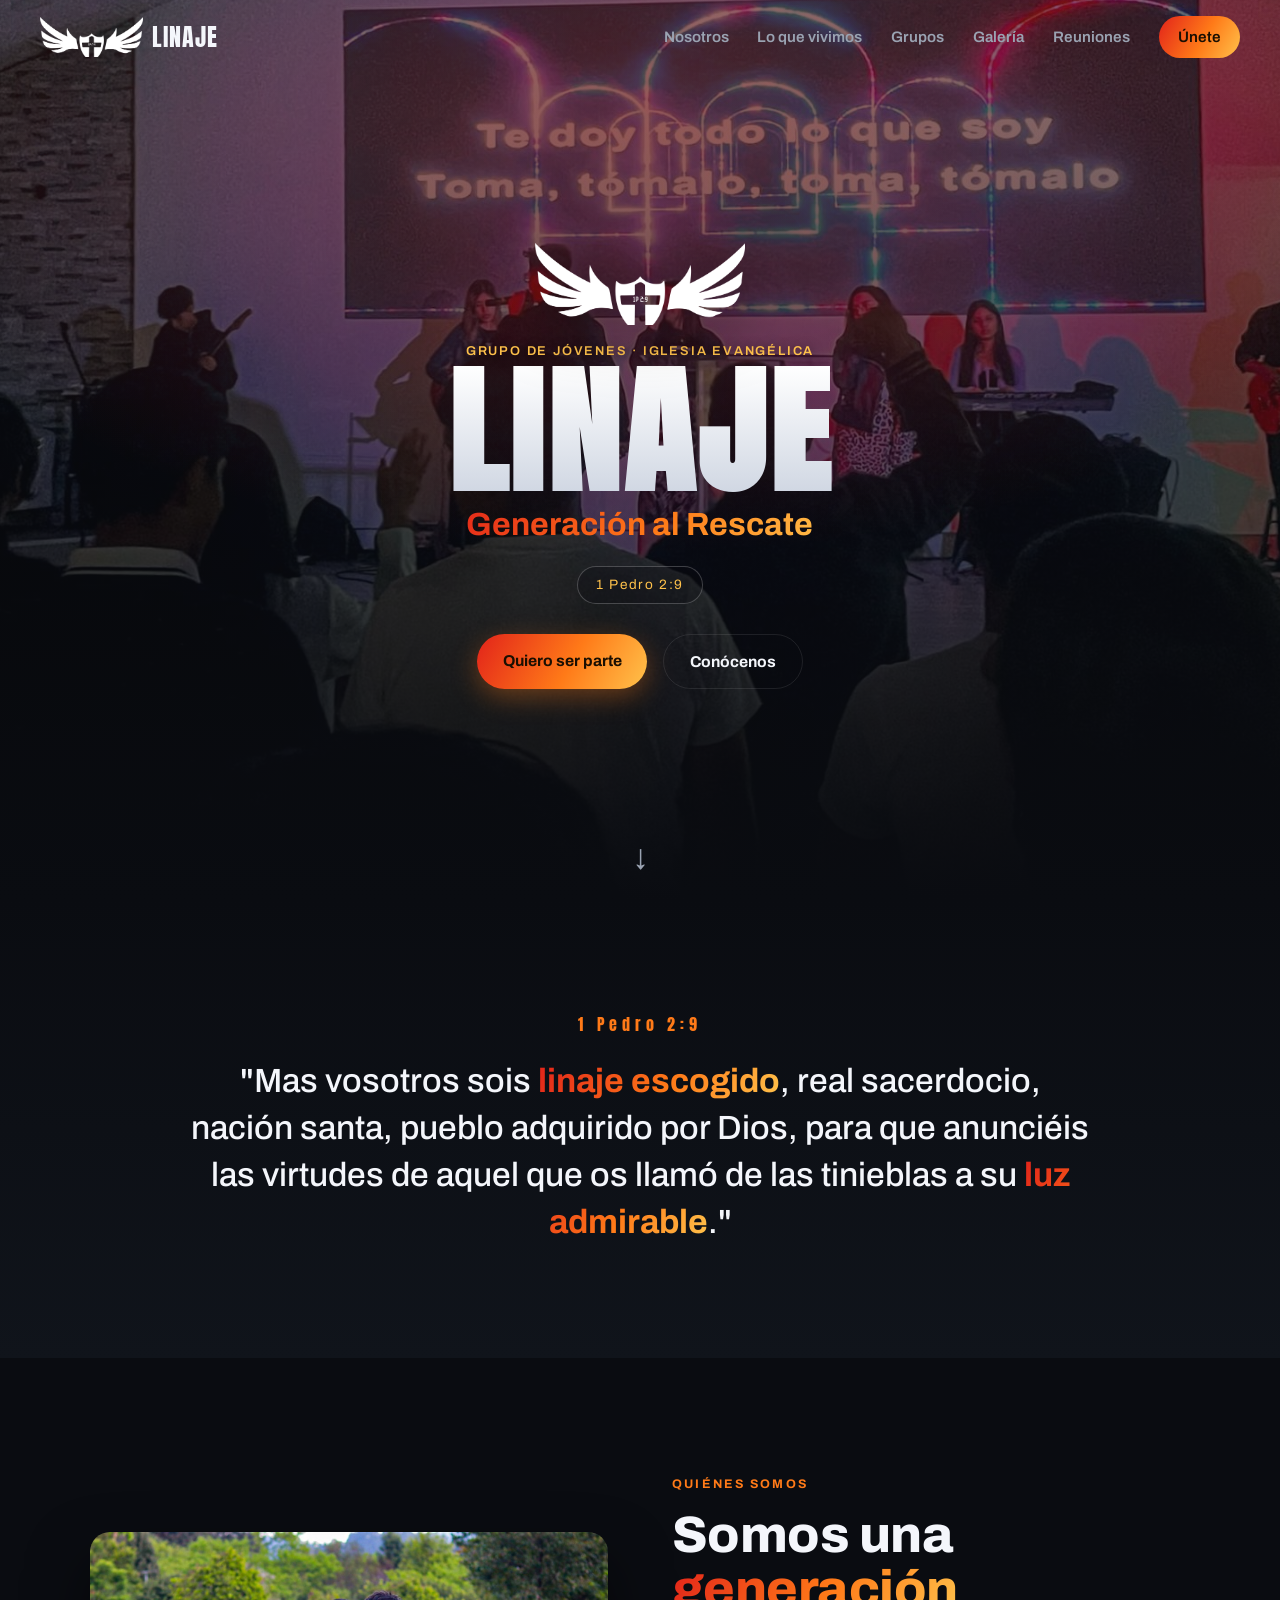
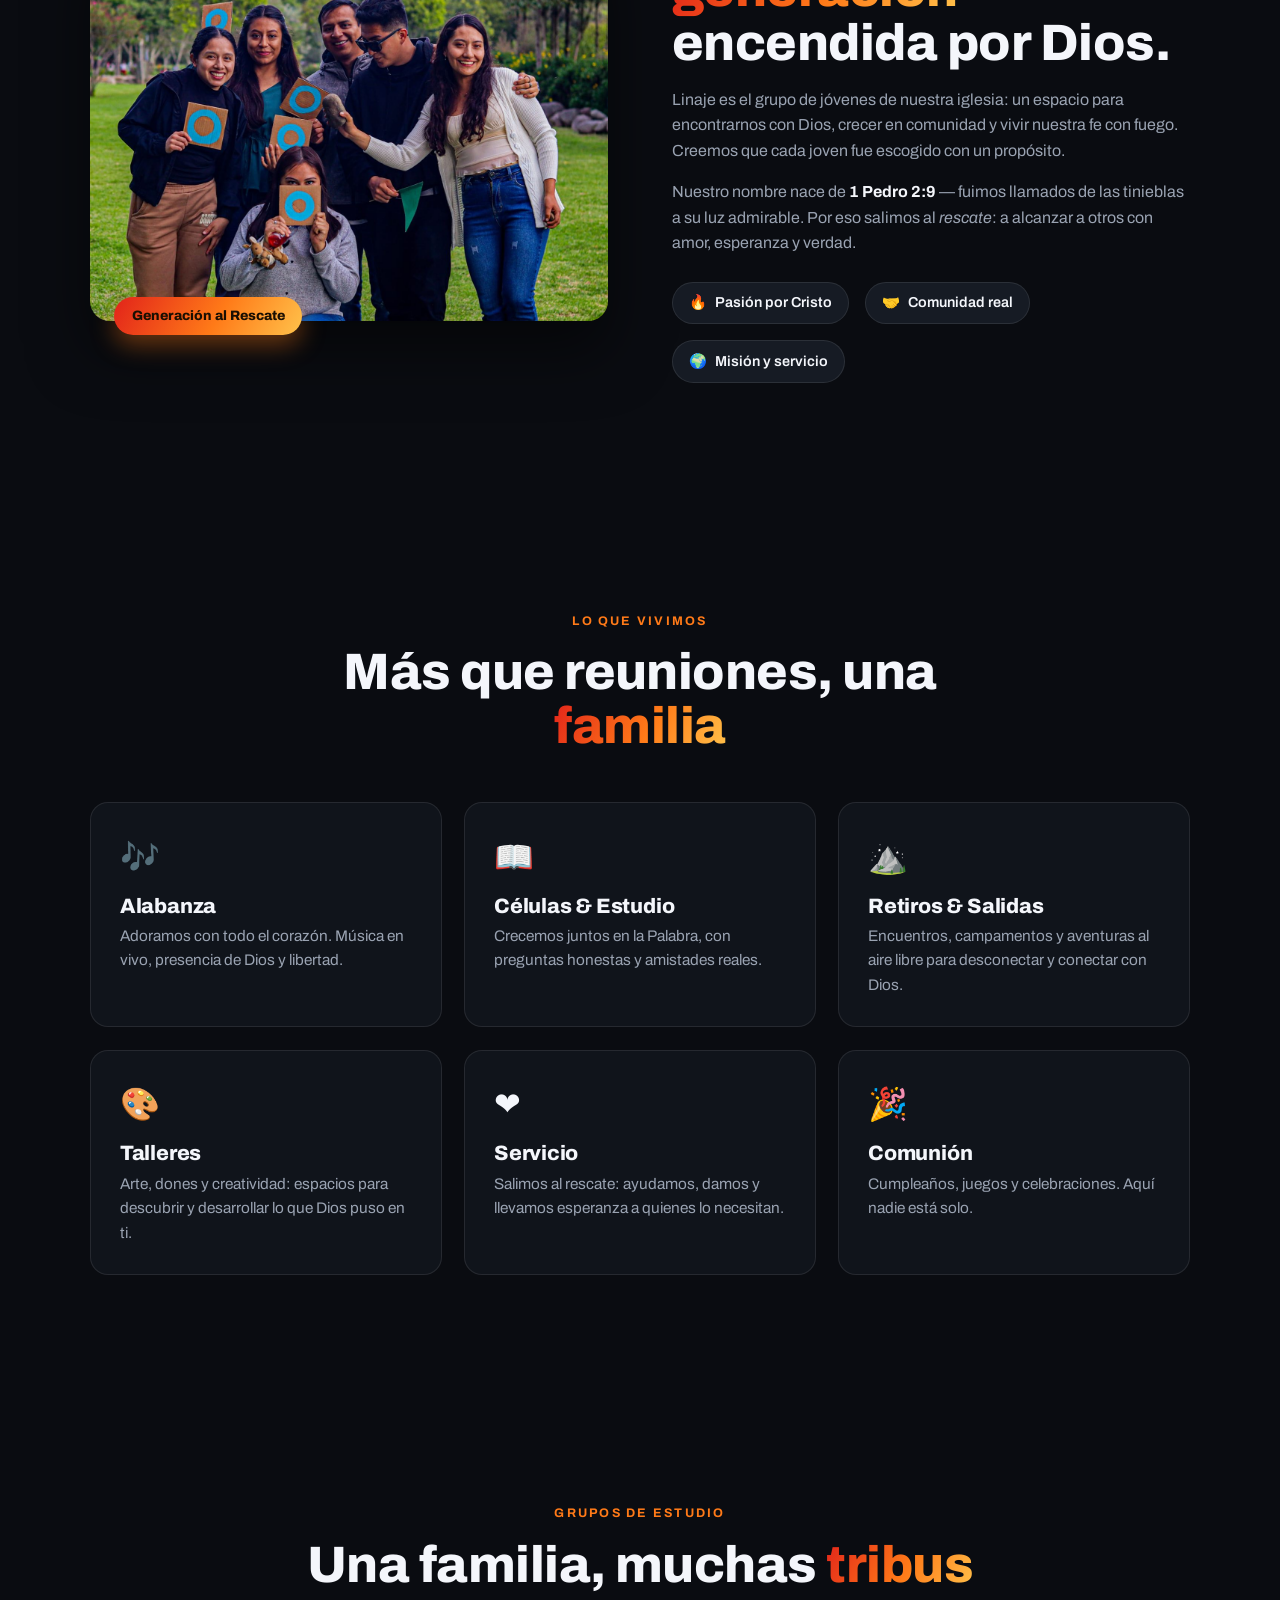
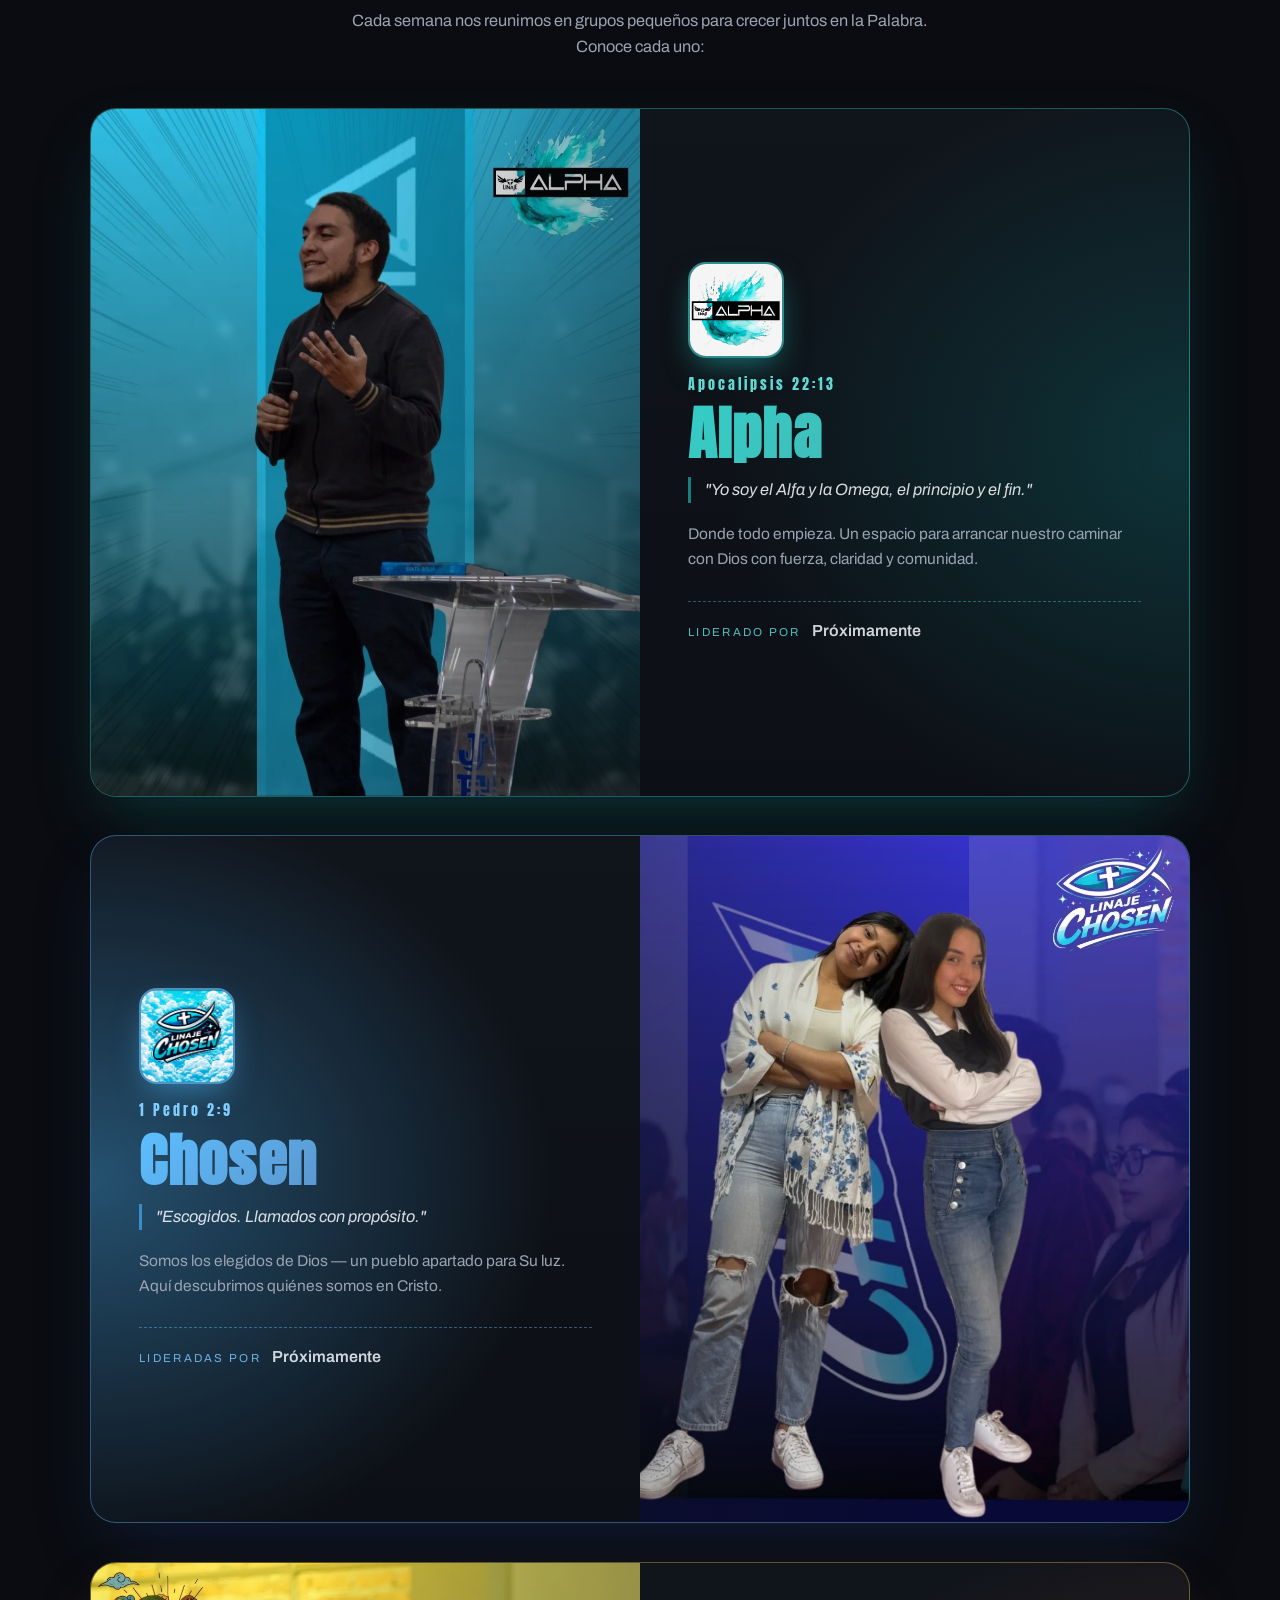
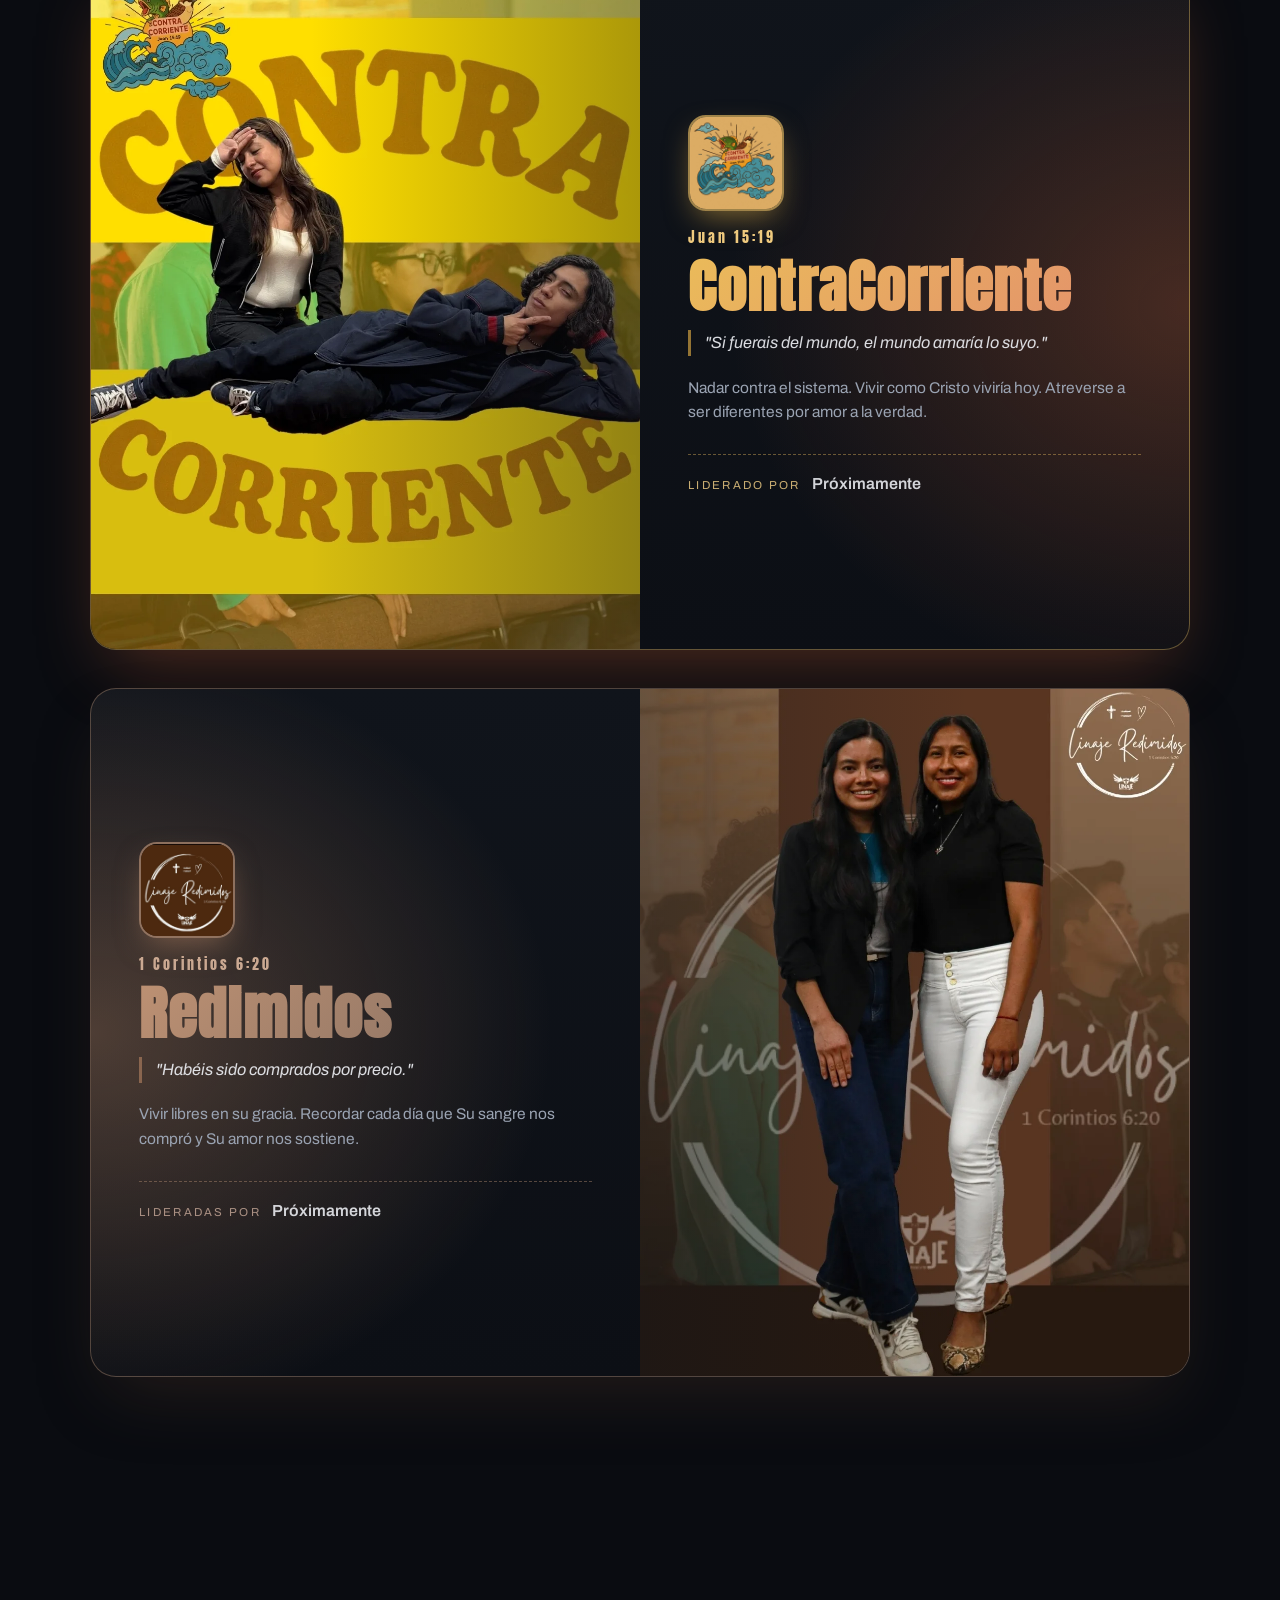
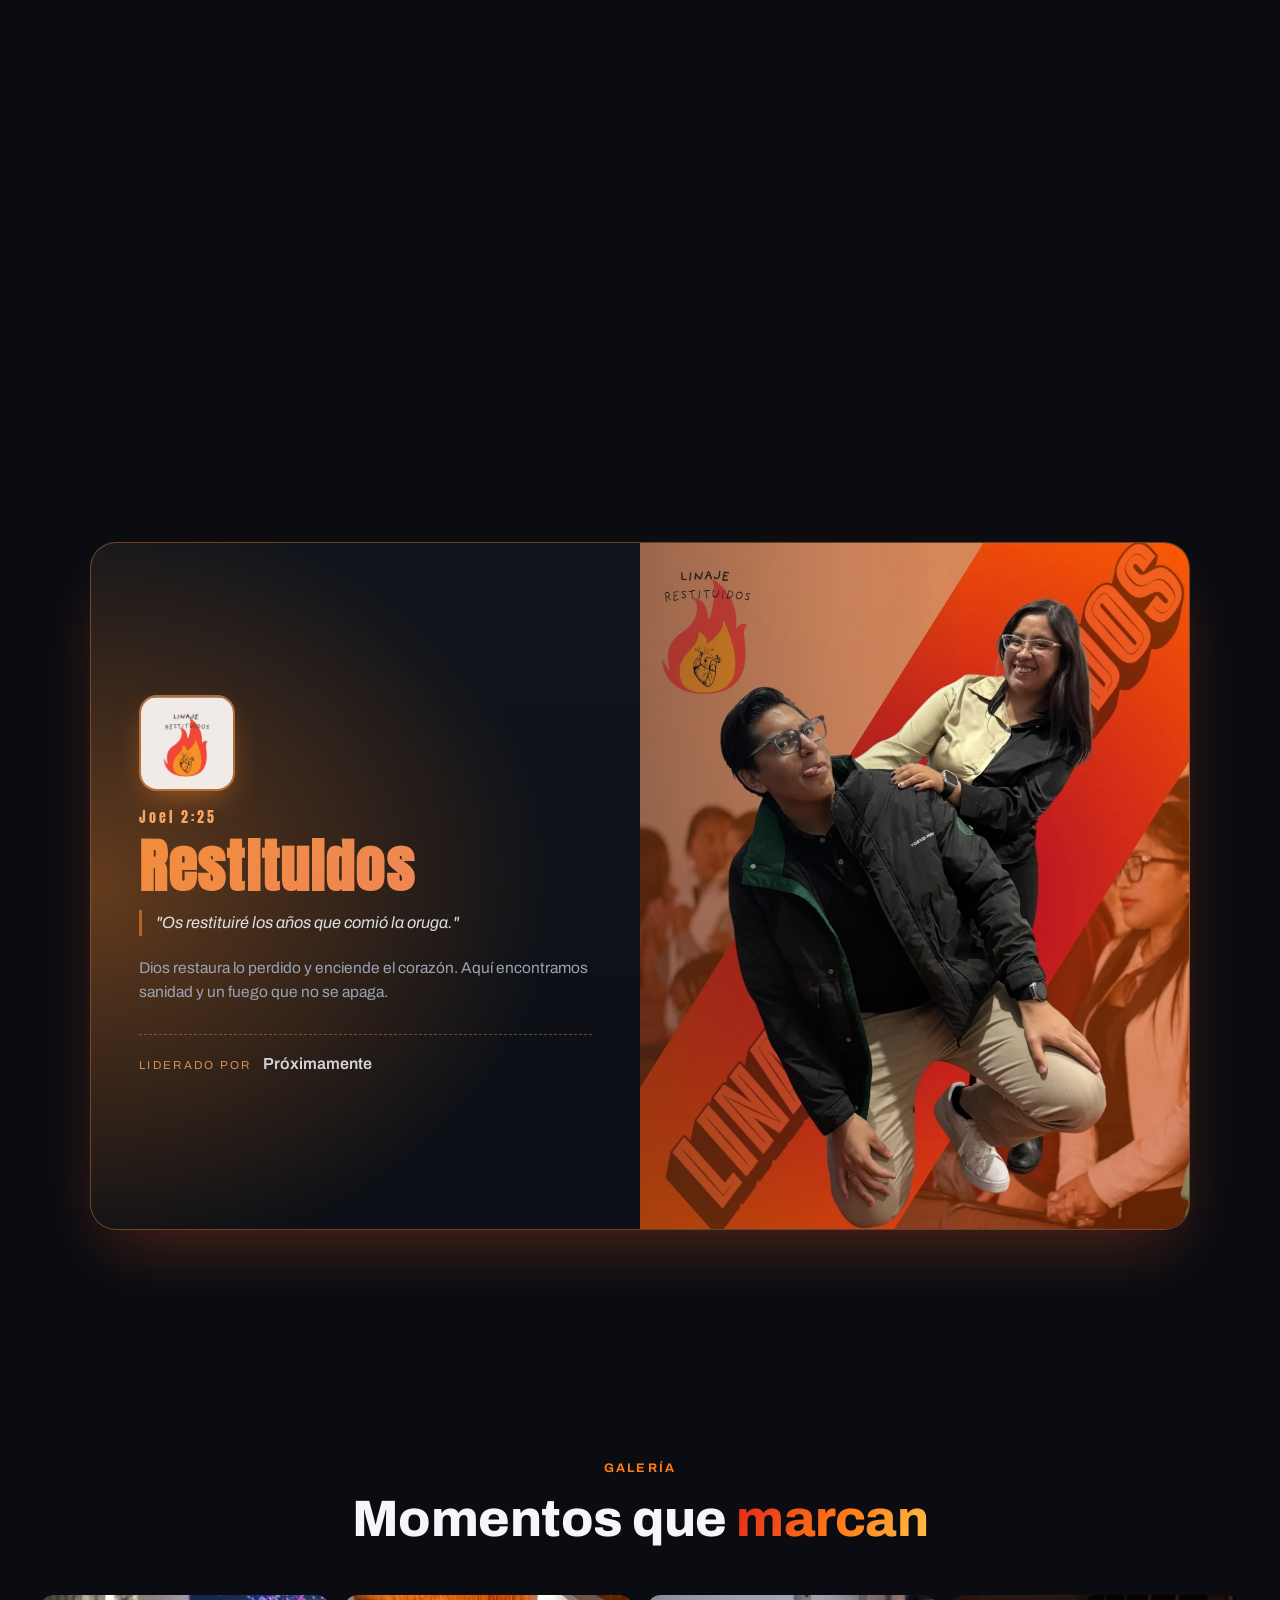
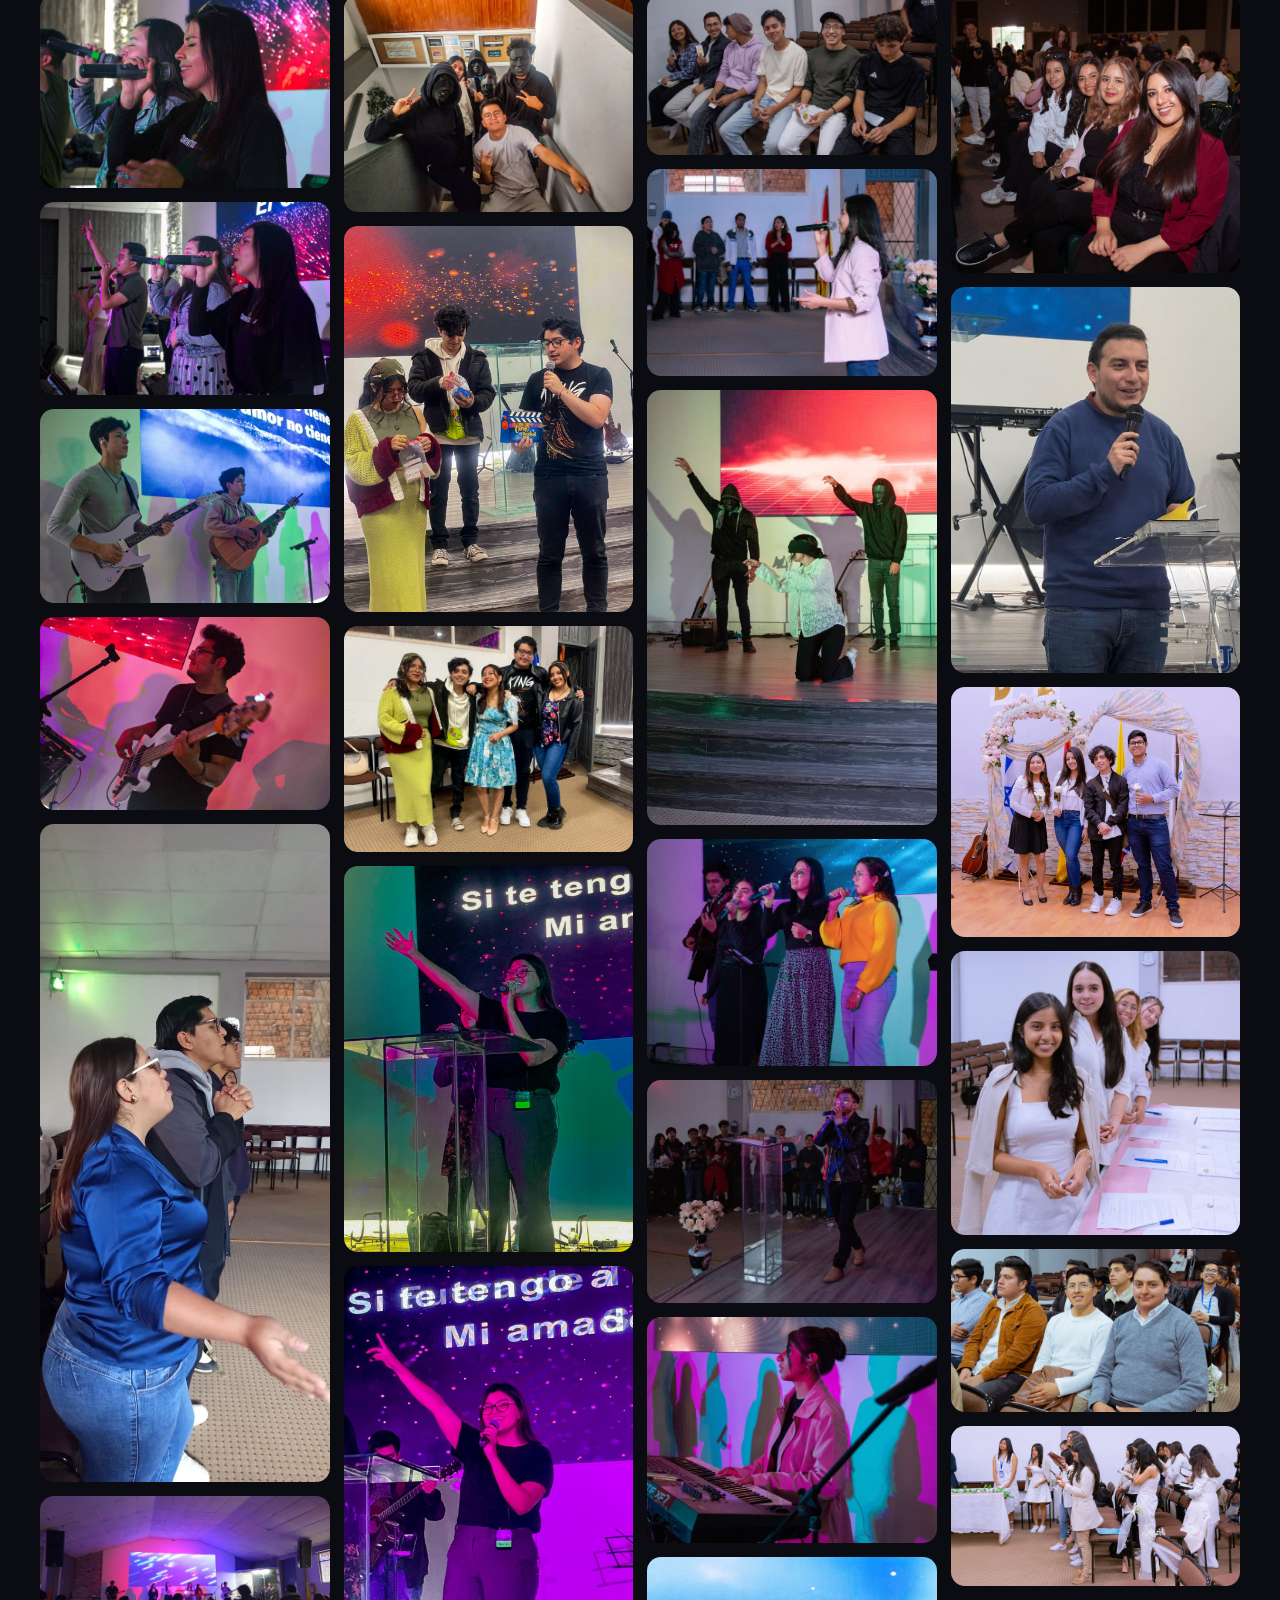
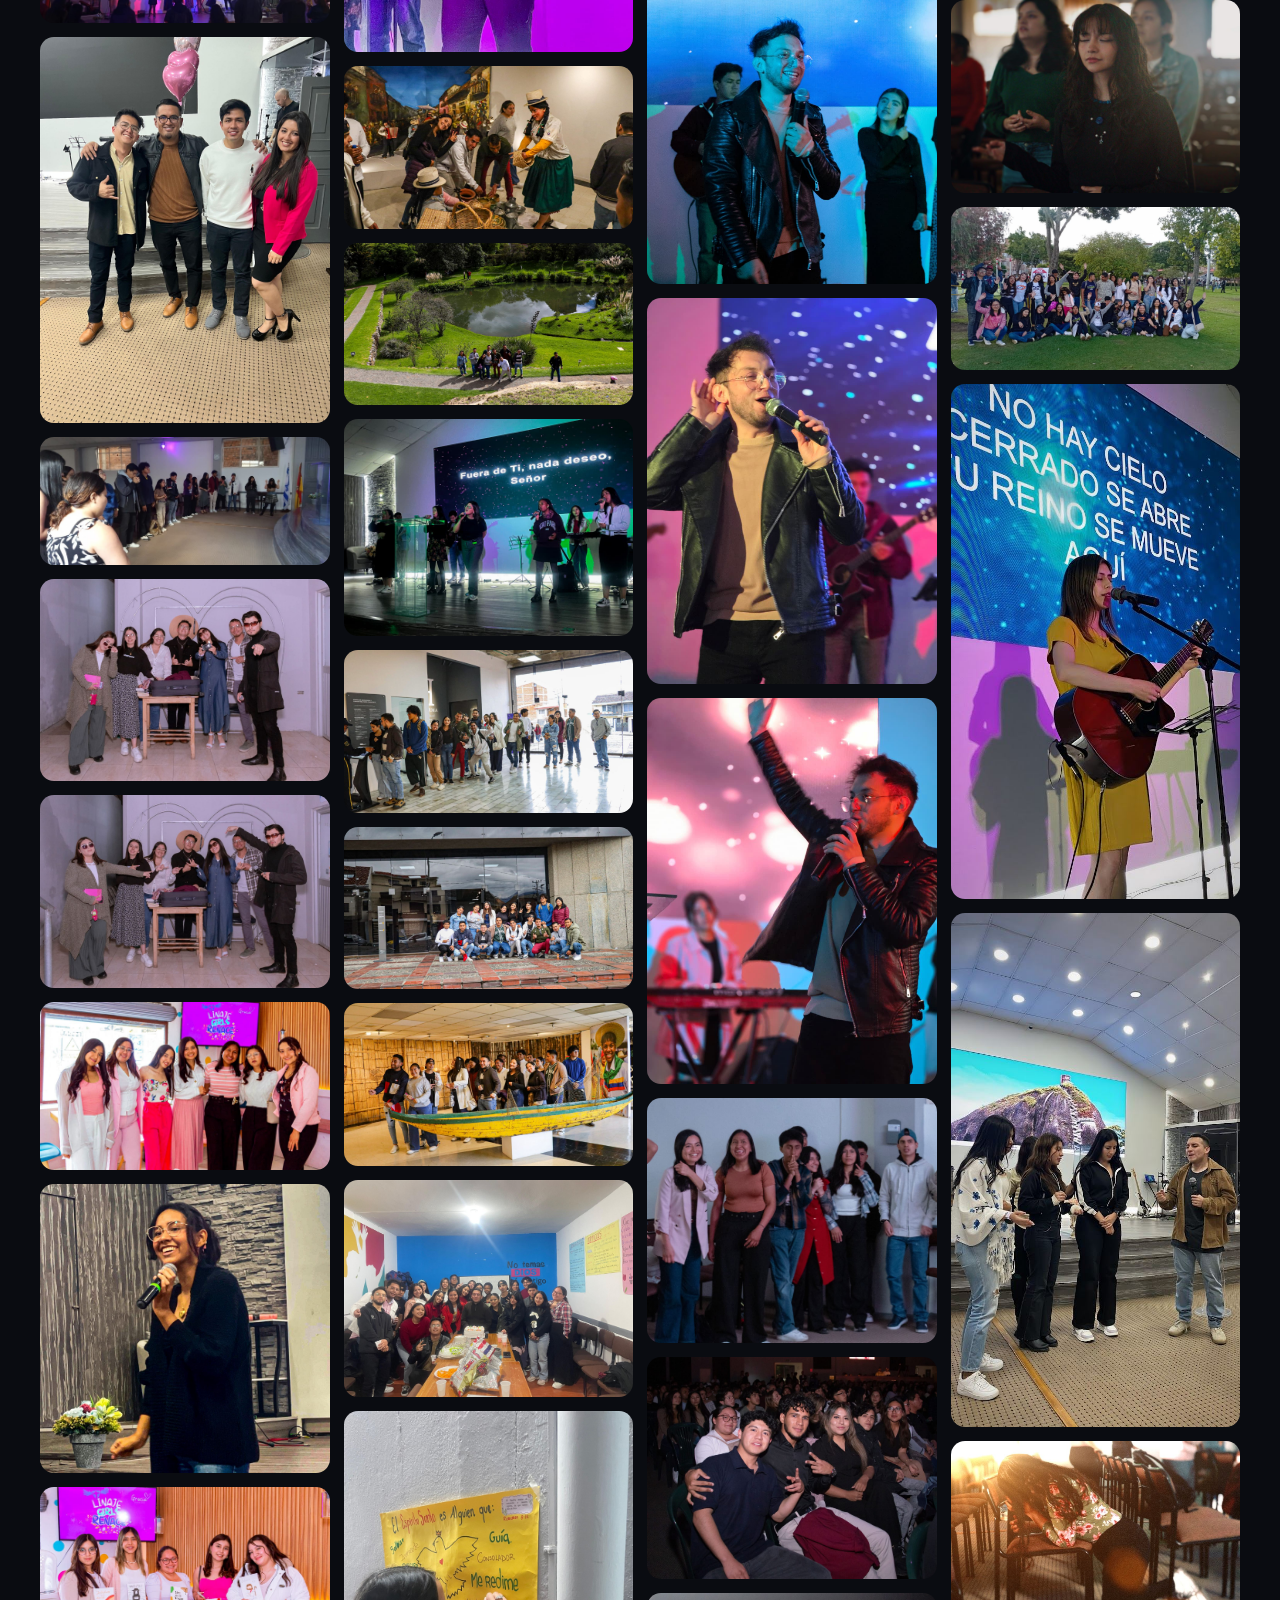
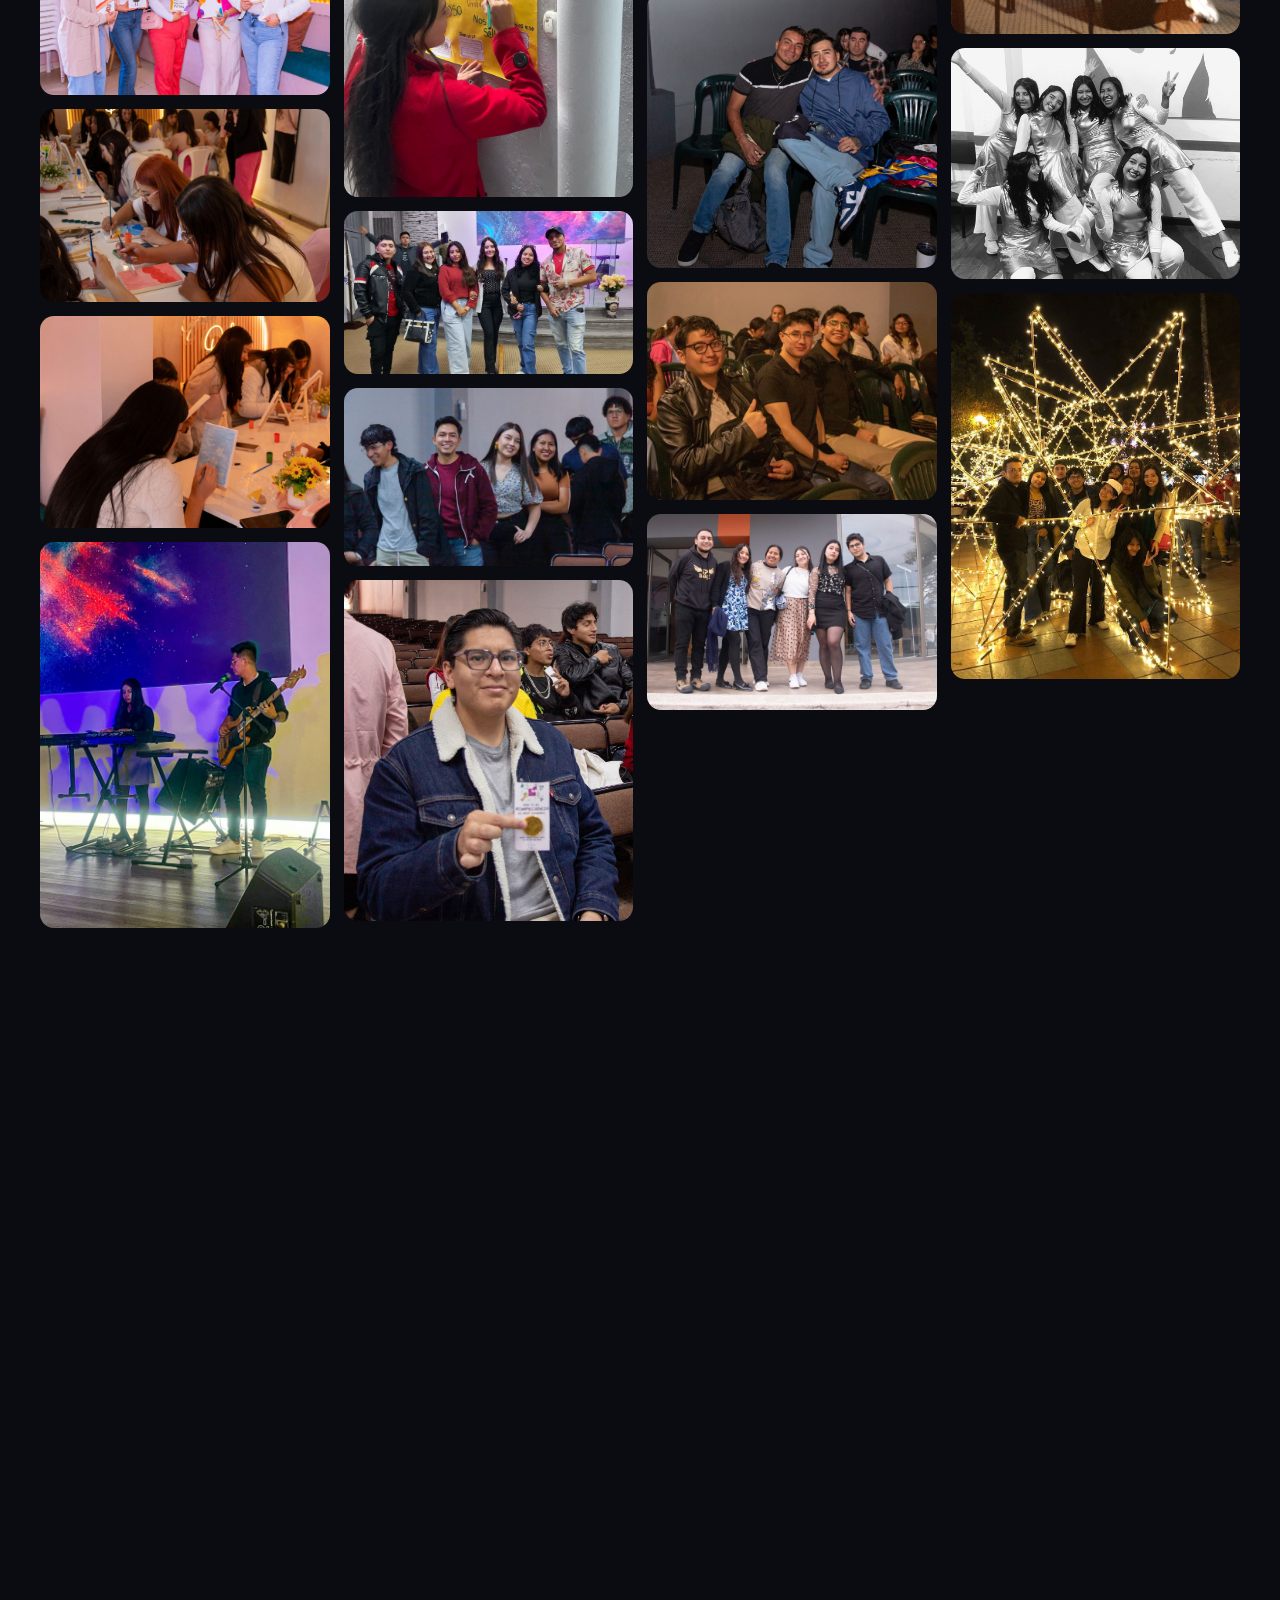
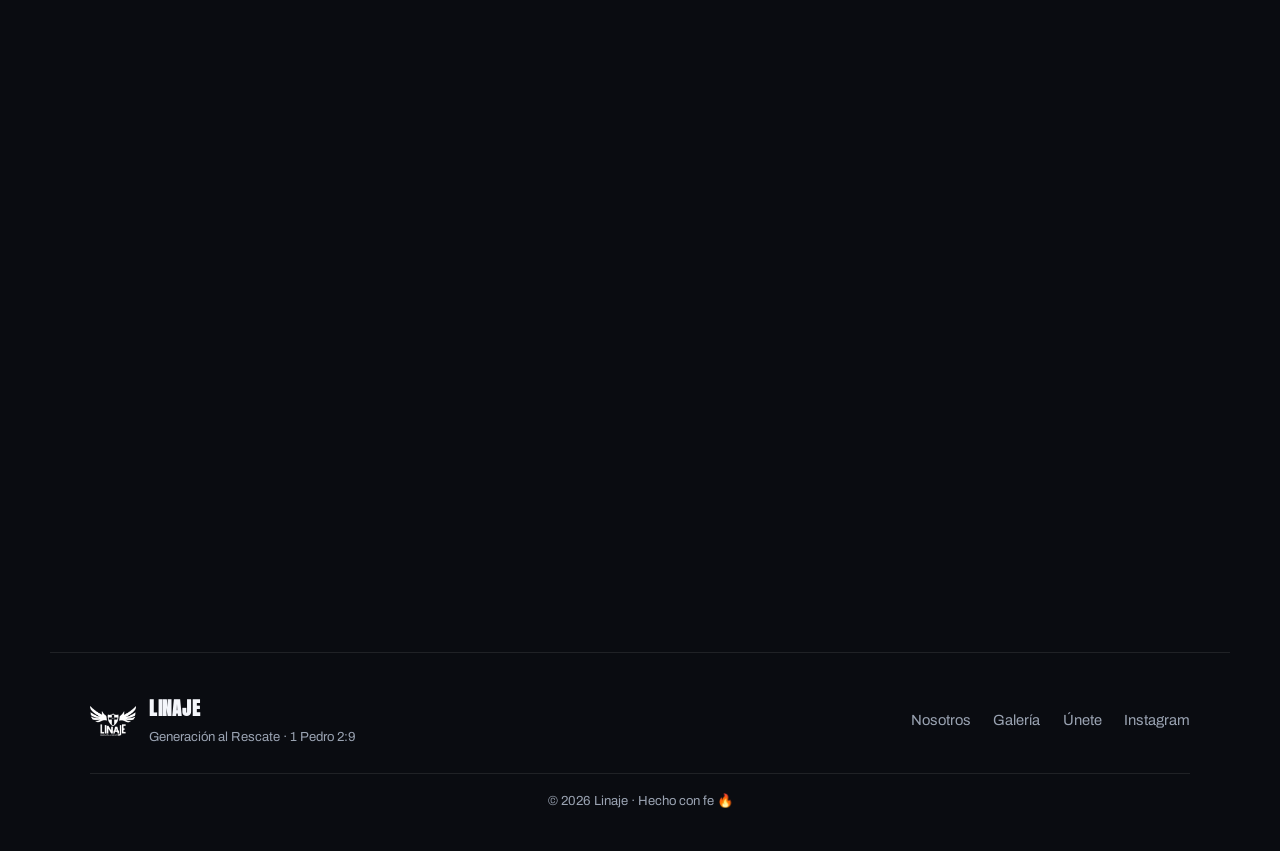
==== commit 9d124d21: "Añadir sección Grupos de Estudio con paleta única por grupo Nueva sección con 6 grupos (Alpha, Chose" ====
--- a/index.html
+++ b/index.html
@@ -22,6 +22,7 @@
   <nav class="nav__links" id="navLinks">
     <a href="#nosotros">Nosotros</a>
     <a href="#vivimos">Lo que vivimos</a>
+    <a href="#grupos">Grupos</a>
     <a href="#galeria">Galería</a>
     <a href="#reuniones">Reuniones</a>
     <a href="#unete" class="nav__cta">Únete</a>
@@ -128,6 +129,121 @@
   </div>
 </section>
 
+<!-- GRUPOS DE ESTUDIO -->
+<section class="groups" id="grupos">
+  <div class="section-head reveal">
+    <span class="tag">Grupos de estudio</span>
+    <h2>Una familia, muchas <span class="hl">tribus</span></h2>
+    <p class="groups__intro">Cada semana nos reunimos en grupos pequeños para crecer juntos en la Palabra. Conoce cada uno:</p>
+  </div>
+
+  <div class="groups__stack">
+
+    <article class="group group--alpha reveal">
+      <div class="group__media">
+        <img src="img/grupos/lideres-alpha.webp" alt="Líderes de Linaje Alpha" loading="lazy">
+      </div>
+      <div class="group__body">
+        <img src="img/grupos/logo-alpha.jpg" alt="Logo Linaje Alpha" class="group__logo">
+        <span class="group__verse">Apocalipsis 22:13</span>
+        <h3 class="group__name">Alpha</h3>
+        <p class="group__tag">"Yo soy el Alfa y la Omega, el principio y el fin."</p>
+        <p class="group__desc">Donde todo empieza. Un espacio para arrancar nuestro caminar con Dios con fuerza, claridad y comunidad.</p>
+        <div class="group__leaders">
+          <span class="group__leaders-label">Liderado por</span>
+          <p>Próximamente</p>
+        </div>
+      </div>
+    </article>
+
+    <article class="group group--chosen reveal">
+      <div class="group__media">
+        <img src="img/grupos/lideres-chosen.webp" alt="Líderes de Linaje Chosen" loading="lazy">
+      </div>
+      <div class="group__body">
+        <img src="img/grupos/logo-chosen.jpg" alt="Logo Linaje Chosen" class="group__logo">
+        <span class="group__verse">1 Pedro 2:9</span>
+        <h3 class="group__name">Chosen</h3>
+        <p class="group__tag">"Escogidos. Llamados con propósito."</p>
+        <p class="group__desc">Somos los elegidos de Dios — un pueblo apartado para Su luz. Aquí descubrimos quiénes somos en Cristo.</p>
+        <div class="group__leaders">
+          <span class="group__leaders-label">Lideradas por</span>
+          <p>Próximamente</p>
+        </div>
+      </div>
+    </article>
+
+    <article class="group group--contracorriente reveal">
+      <div class="group__media">
+        <img src="img/grupos/lideres-contracorriente.webp" alt="Líderes de Linaje ContraCorriente" loading="lazy">
+      </div>
+      <div class="group__body">
+        <img src="img/grupos/logo-contracorriente.jpg" alt="Logo Linaje ContraCorriente" class="group__logo">
+        <span class="group__verse">Juan 15:19</span>
+        <h3 class="group__name">ContraCorriente</h3>
+        <p class="group__tag">"Si fuerais del mundo, el mundo amaría lo suyo."</p>
+        <p class="group__desc">Nadar contra el sistema. Vivir como Cristo viviría hoy. Atreverse a ser diferentes por amor a la verdad.</p>
+        <div class="group__leaders">
+          <span class="group__leaders-label">Liderado por</span>
+          <p>Próximamente</p>
+        </div>
+      </div>
+    </article>
+
+    <article class="group group--redimidos reveal">
+      <div class="group__media">
+        <img src="img/grupos/lideres-redimidos.webp" alt="Líderes de Linaje Redimidos" loading="lazy">
+      </div>
+      <div class="group__body">
+        <img src="img/grupos/logo-redimidos.jpg" alt="Logo Linaje Redimidos" class="group__logo">
+        <span class="group__verse">1 Corintios 6:20</span>
+        <h3 class="group__name">Redimidos</h3>
+        <p class="group__tag">"Habéis sido comprados por precio."</p>
+        <p class="group__desc">Vivir libres en su gracia. Recordar cada día que Su sangre nos compró y Su amor nos sostiene.</p>
+        <div class="group__leaders">
+          <span class="group__leaders-label">Lideradas por</span>
+          <p>Próximamente</p>
+        </div>
+      </div>
+    </article>
+
+    <article class="group group--renace reveal">
+      <div class="group__media">
+        <img src="img/grupos/lideres-renace.webp" alt="Líderes de Linaje Renace" loading="lazy">
+      </div>
+      <div class="group__body">
+        <img src="img/grupos/logo-renace.jpg" alt="Logo Linaje Renace" class="group__logo">
+        <span class="group__verse">2 Corintios 5:17</span>
+        <h3 class="group__name">Renace</h3>
+        <p class="group__tag">"Las cosas viejas pasaron; he aquí, todas son hechas nuevas."</p>
+        <p class="group__desc">Una nueva vida en Cristo. Aquí celebramos lo que Él hace nuevo cada día y crecemos como un árbol firme.</p>
+        <div class="group__leaders">
+          <span class="group__leaders-label">Lideradas por</span>
+          <p>Próximamente</p>
+        </div>
+      </div>
+    </article>
+
+    <article class="group group--restituidos reveal">
+      <div class="group__media">
+        <img src="img/grupos/lideres-restituidos.webp" alt="Líderes de Linaje Restituidos" loading="lazy">
+      </div>
+      <div class="group__body">
+        <img src="img/grupos/logo-restituidos.jpg" alt="Logo Linaje Restituidos" class="group__logo">
+        <span class="group__verse">Joel 2:25</span>
+        <h3 class="group__name">Restituidos</h3>
+        <p class="group__tag">"Os restituiré los años que comió la oruga."</p>
+        <p class="group__desc">Dios restaura lo perdido y enciende el corazón. Aquí encontramos sanidad y un fuego que no se apaga.</p>
+        <div class="group__leaders">
+          <span class="group__leaders-label">Liderado por</span>
+          <p>Próximamente</p>
+        </div>
+      </div>
+    </article>
+
+  </div>
+</section>
+
 <!-- GALERÍA -->
 <section class="gallery" id="galeria">
   <div class="section-head reveal">
--- a/styles.css
+++ b/styles.css
@@ -175,6 +175,83 @@
 .footer__links a:hover{color:var(--orange)}
 .footer__copy{color:var(--muted);font-size:.82rem;width:100%;text-align:center;padding-top:1rem;border-top:1px solid var(--line)}
 
+/* GROUPS — estudio bíblico */
+.groups{max-width:var(--maxw);margin:0 auto}
+.groups__intro{color:var(--muted);max-width:580px;margin:1rem auto 0;font-size:1.02rem}
+.groups__stack{display:grid;gap:2.4rem;margin-top:3rem}
+
+.group{
+  /* default palette (overridden per group) */
+  --c1:#ff7a18;
+  --c2:#e2231a;
+  --c-ink:#fff;
+  --c-soft:rgba(255,255,255,.08);
+  display:grid;
+  grid-template-columns:1fr 1fr;
+  gap:0;
+  border-radius:26px;
+  overflow:hidden;
+  position:relative;
+  background:
+    radial-gradient(60% 80% at 0% 50%, color-mix(in srgb, var(--c1) 38%, transparent), transparent 70%),
+    radial-gradient(60% 80% at 100% 50%, color-mix(in srgb, var(--c2) 28%, transparent), transparent 70%),
+    linear-gradient(180deg, var(--bg-2), #0c0f15);
+  border:1px solid color-mix(in srgb, var(--c1) 32%, var(--line));
+  box-shadow:0 30px 70px -20px color-mix(in srgb, var(--c2) 35%, transparent);
+}
+.group:nth-child(even) .group__media{order:2}
+
+.group__media{position:relative;min-height:340px;overflow:hidden}
+.group__media img{width:100%;height:100%;object-fit:cover;display:block}
+.group__media::after{
+  content:"";position:absolute;inset:0;
+  background:linear-gradient(90deg, transparent 40%, var(--bg-2) 100%);
+  pointer-events:none;opacity:.35;
+}
+.group:nth-child(even) .group__media::after{
+  background:linear-gradient(-90deg, transparent 40%, var(--bg-2) 100%);
+}
+
+.group__body{padding:clamp(1.8rem,4vw,3rem);display:flex;flex-direction:column;justify-content:center;gap:.6rem;position:relative}
+.group__logo{
+  width:96px;height:96px;border-radius:18px;object-fit:cover;
+  border:2px solid color-mix(in srgb, var(--c1) 55%, #fff 10%);
+  box-shadow:0 12px 30px -8px color-mix(in srgb, var(--c1) 55%, transparent);
+  margin-bottom:.4rem;
+}
+.group__verse{
+  font-family:'Anton',sans-serif;font-size:.85rem;letter-spacing:.22em;
+  color:color-mix(in srgb, var(--c1) 70%, #fff 30%);
+}
+.group__name{
+  font-family:'Anton',sans-serif;
+  font-size:clamp(2.4rem,5.5vw,3.6rem);line-height:1;letter-spacing:.02em;
+  background:linear-gradient(135deg, color-mix(in srgb, var(--c1) 90%, #fff), color-mix(in srgb, var(--c2) 75%, #fff));
+  -webkit-background-clip:text;background-clip:text;-webkit-text-fill-color:transparent;
+}
+.group__tag{
+  font-style:italic;color:var(--ink);opacity:.88;font-size:1.02rem;margin-top:.3rem;
+  border-left:3px solid color-mix(in srgb, var(--c1) 70%, transparent);padding-left:.85rem;
+}
+.group__desc{color:var(--muted);margin-top:.6rem;font-size:.97rem;line-height:1.6}
+.group__leaders{
+  margin-top:1.2rem;padding-top:1rem;border-top:1px dashed color-mix(in srgb, var(--c1) 35%, var(--line));
+  display:flex;align-items:baseline;gap:.7rem;flex-wrap:wrap;
+}
+.group__leaders-label{
+  font-size:.72rem;letter-spacing:.2em;text-transform:uppercase;
+  color:color-mix(in srgb, var(--c1) 60%, var(--muted));
+}
+.group__leaders p{font-weight:600;color:var(--ink);opacity:.85}
+
+/* PALETAS POR GRUPO */
+.group--alpha{ --c1:#1ec7c0; --c2:#0d8a8a }
+.group--chosen{ --c1:#4ab8ff; --c2:#1a3a7a }
+.group--contracorriente{ --c1:#e8b347; --c2:#d96a3a }
+.group--redimidos{ --c1:#b58463; --c2:#5a3d2c }
+.group--renace{ --c1:#5fc24a; --c2:#3aa07a }
+.group--restituidos{ --c1:#f08025; --c2:#e85a2a }
+
 /* LIGHTBOX */
 .lightbox{position:fixed;inset:0;z-index:100;background:rgba(6,7,10,.94);
   display:none;place-items:center;padding:2rem}
@@ -204,6 +281,11 @@
   .about{grid-template-columns:1fr}
   .meet{grid-template-columns:1fr}
   .gallery__grid{columns:2}
+  .group{grid-template-columns:1fr}
+  .group:nth-child(even) .group__media{order:0}
+  .group__media{min-height:280px;aspect-ratio:4/3}
+  .group__media::after,.group:nth-child(even) .group__media::after{
+    background:linear-gradient(180deg, transparent 55%, var(--bg-2) 100%)}
 }
 @media(max-width:480px){
   .lives__grid{grid-template-columns:1fr}
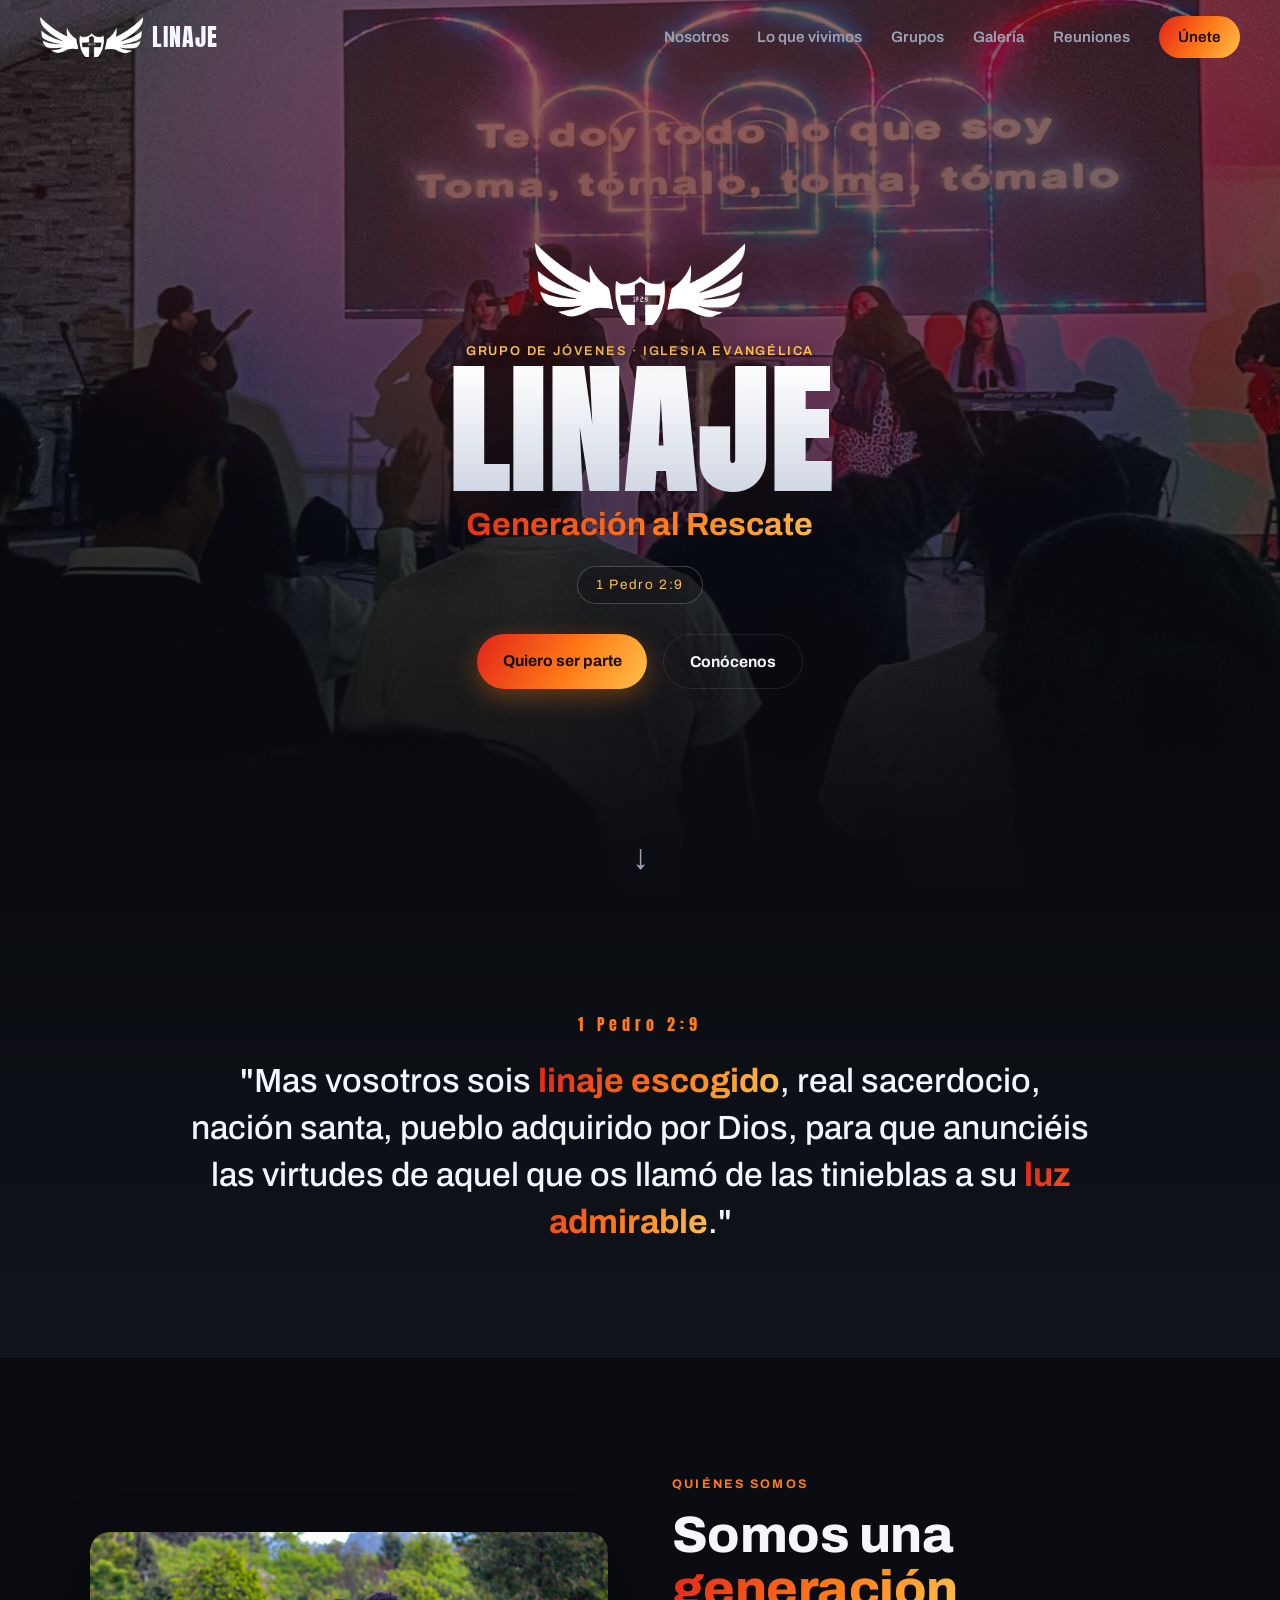
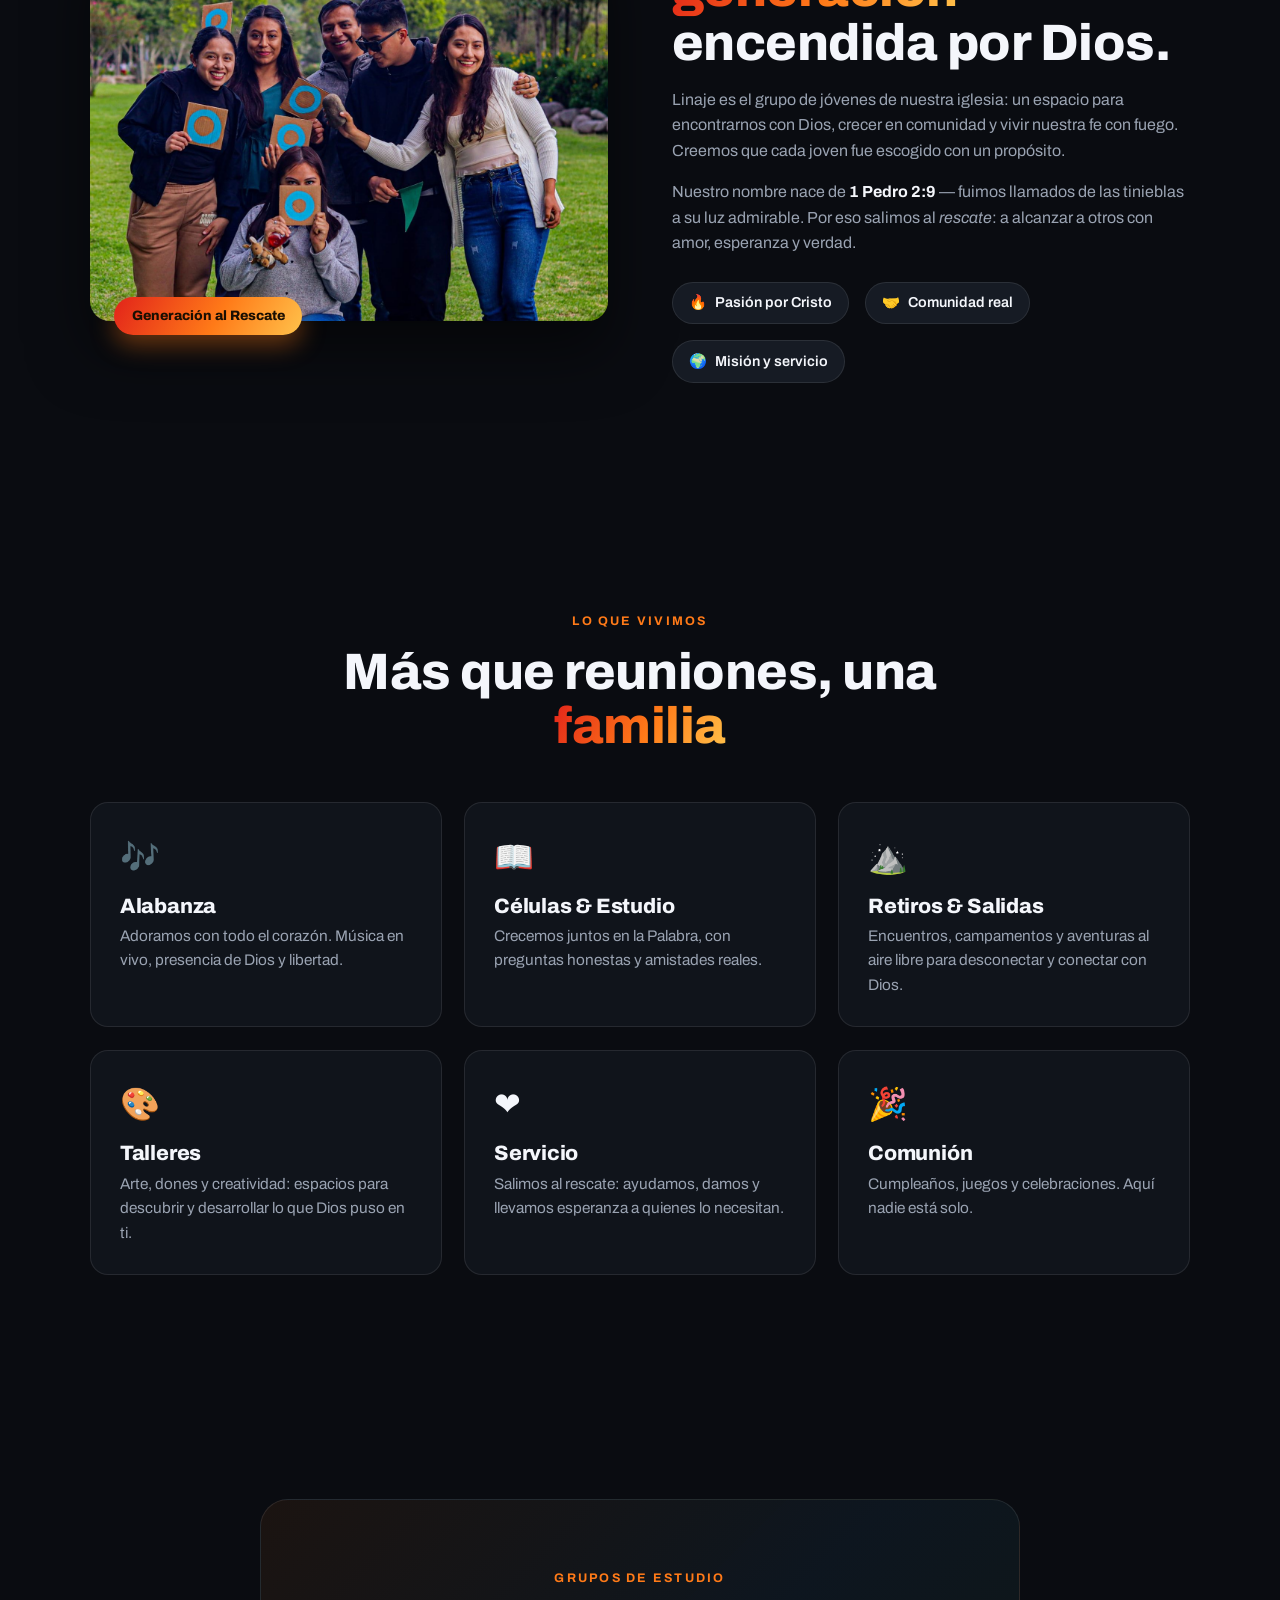
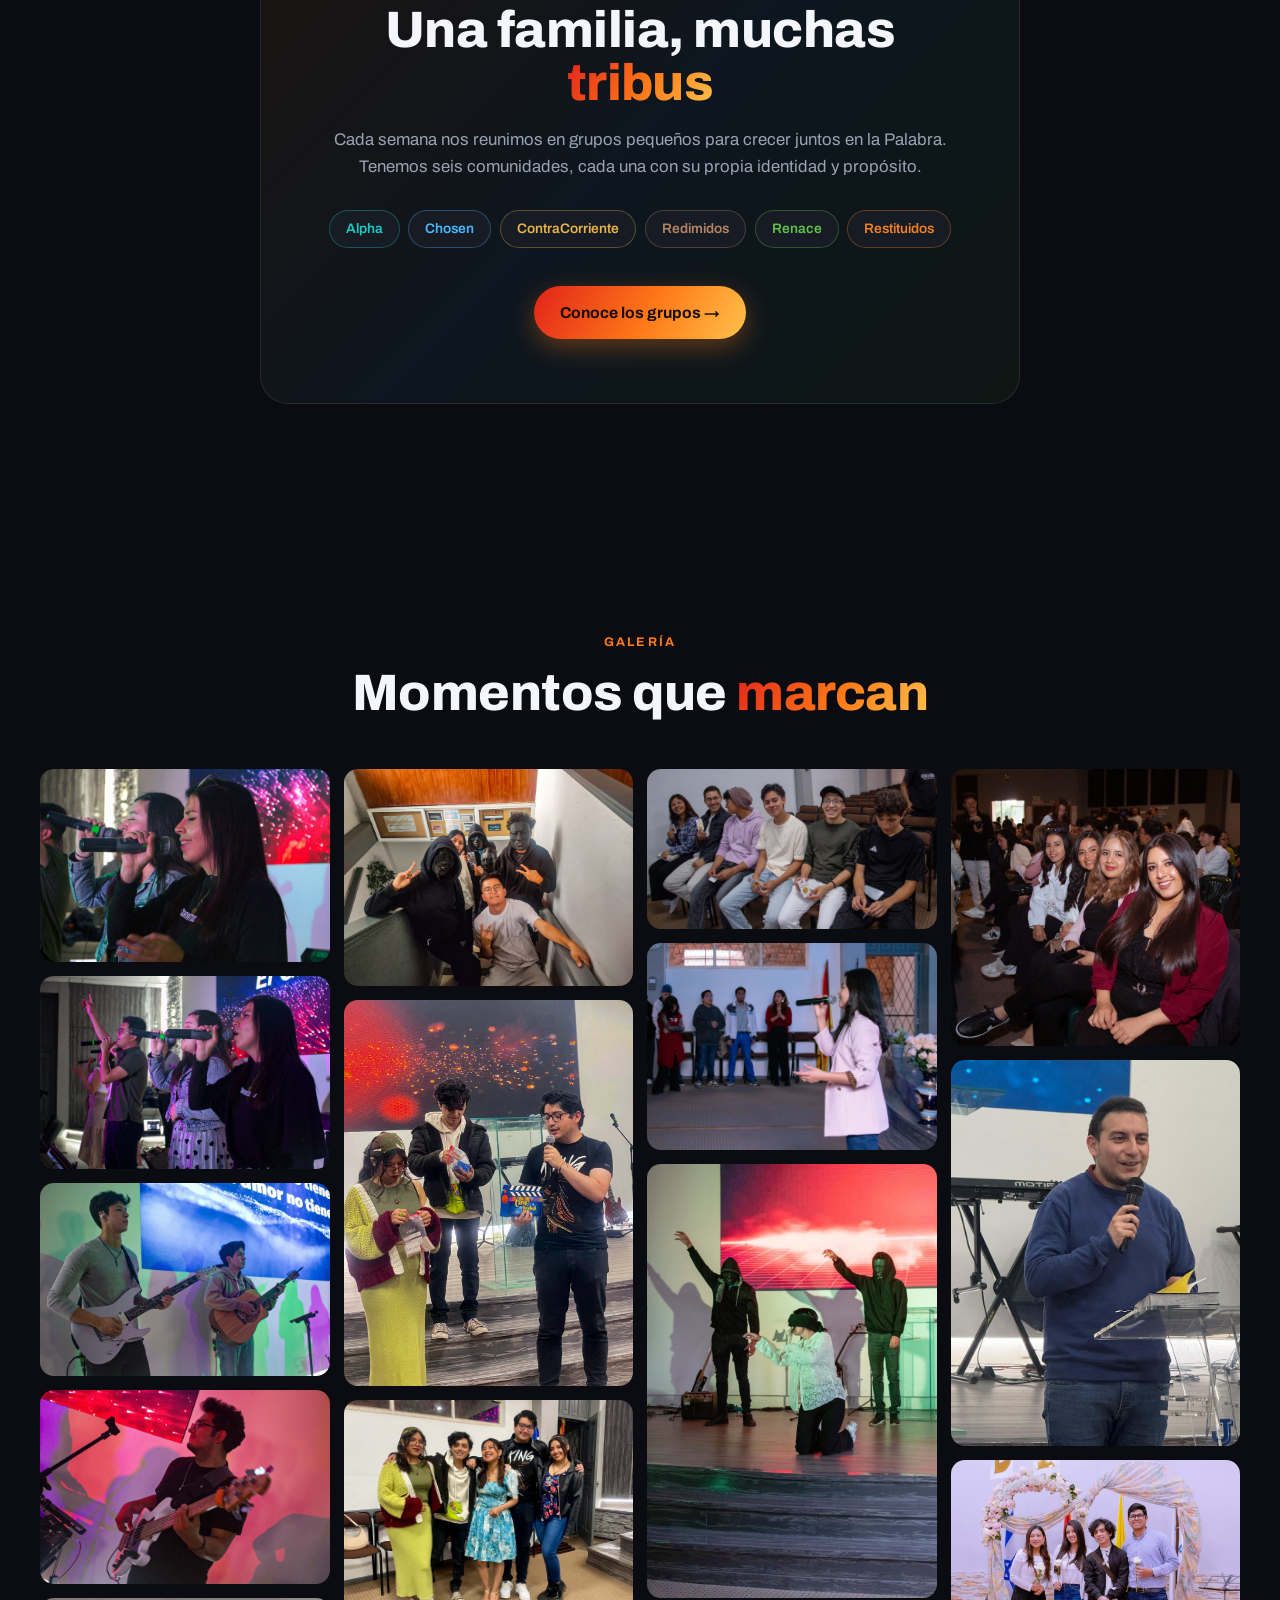
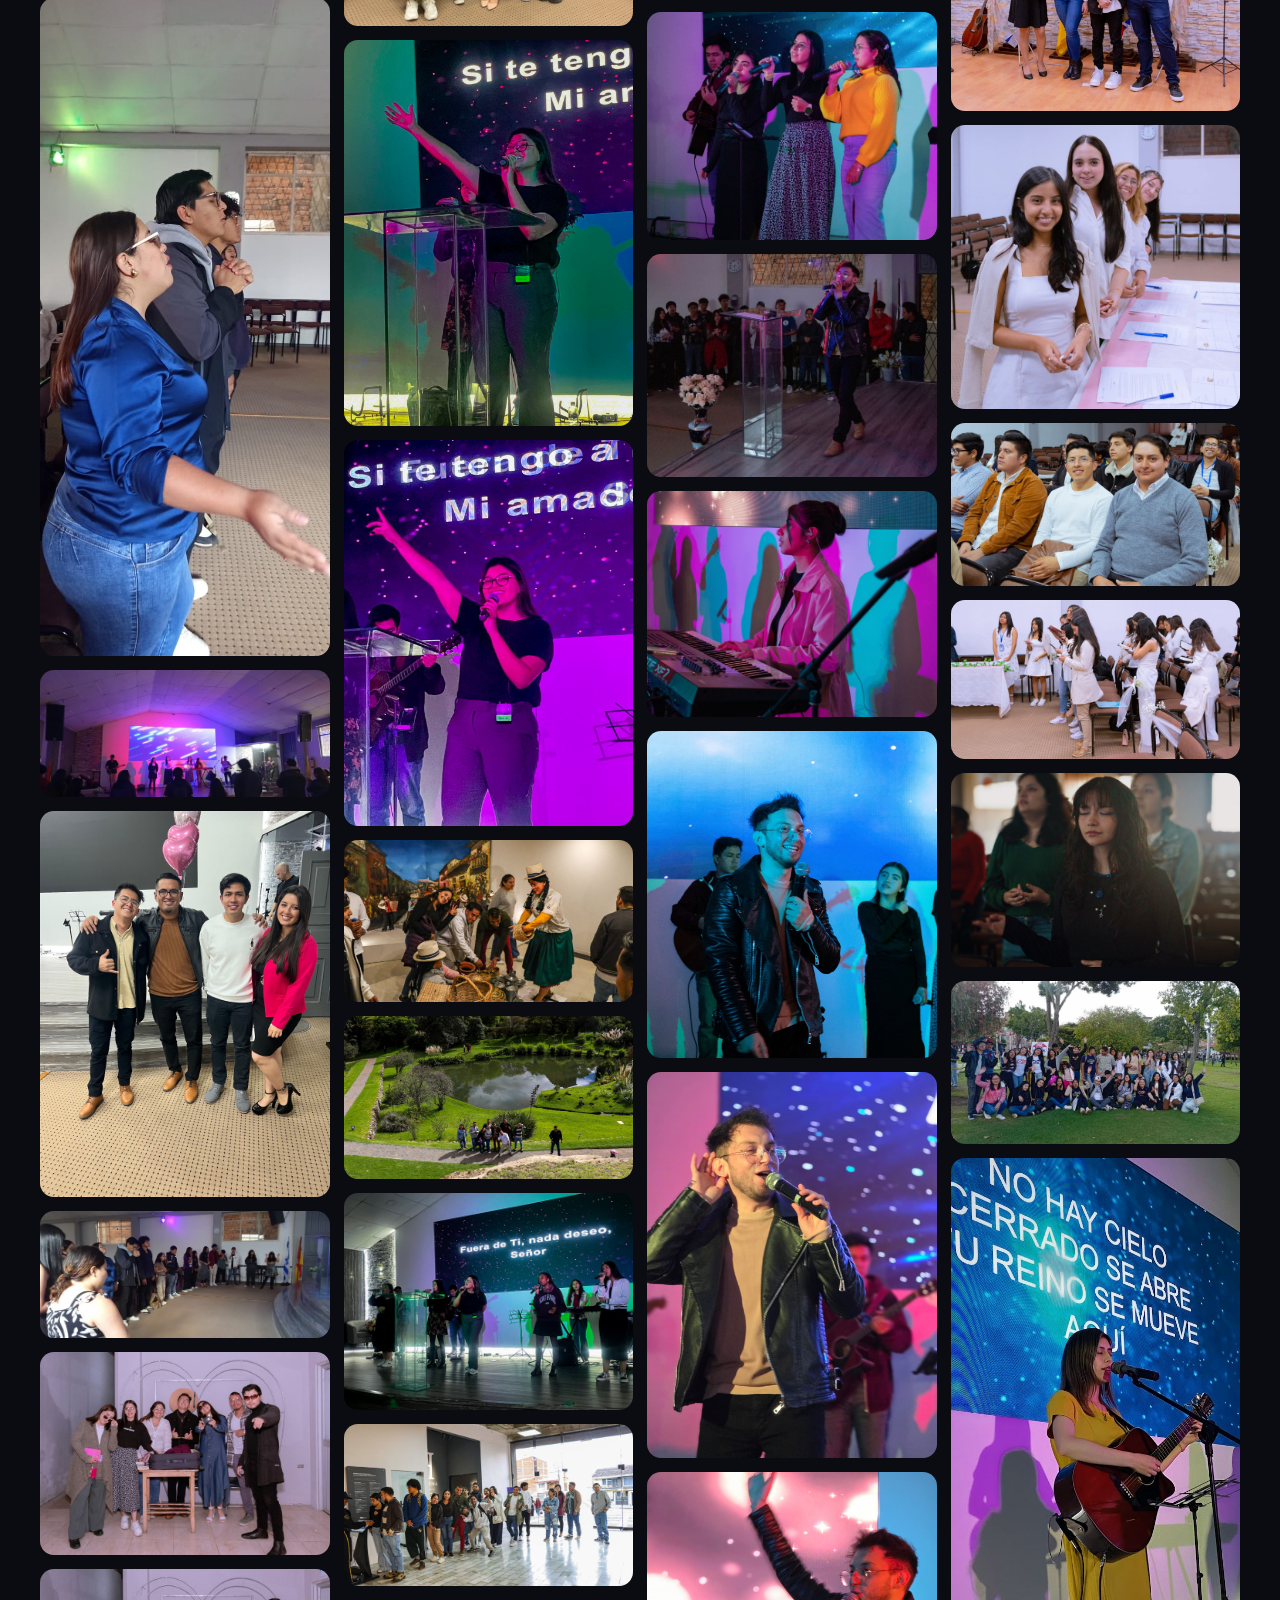
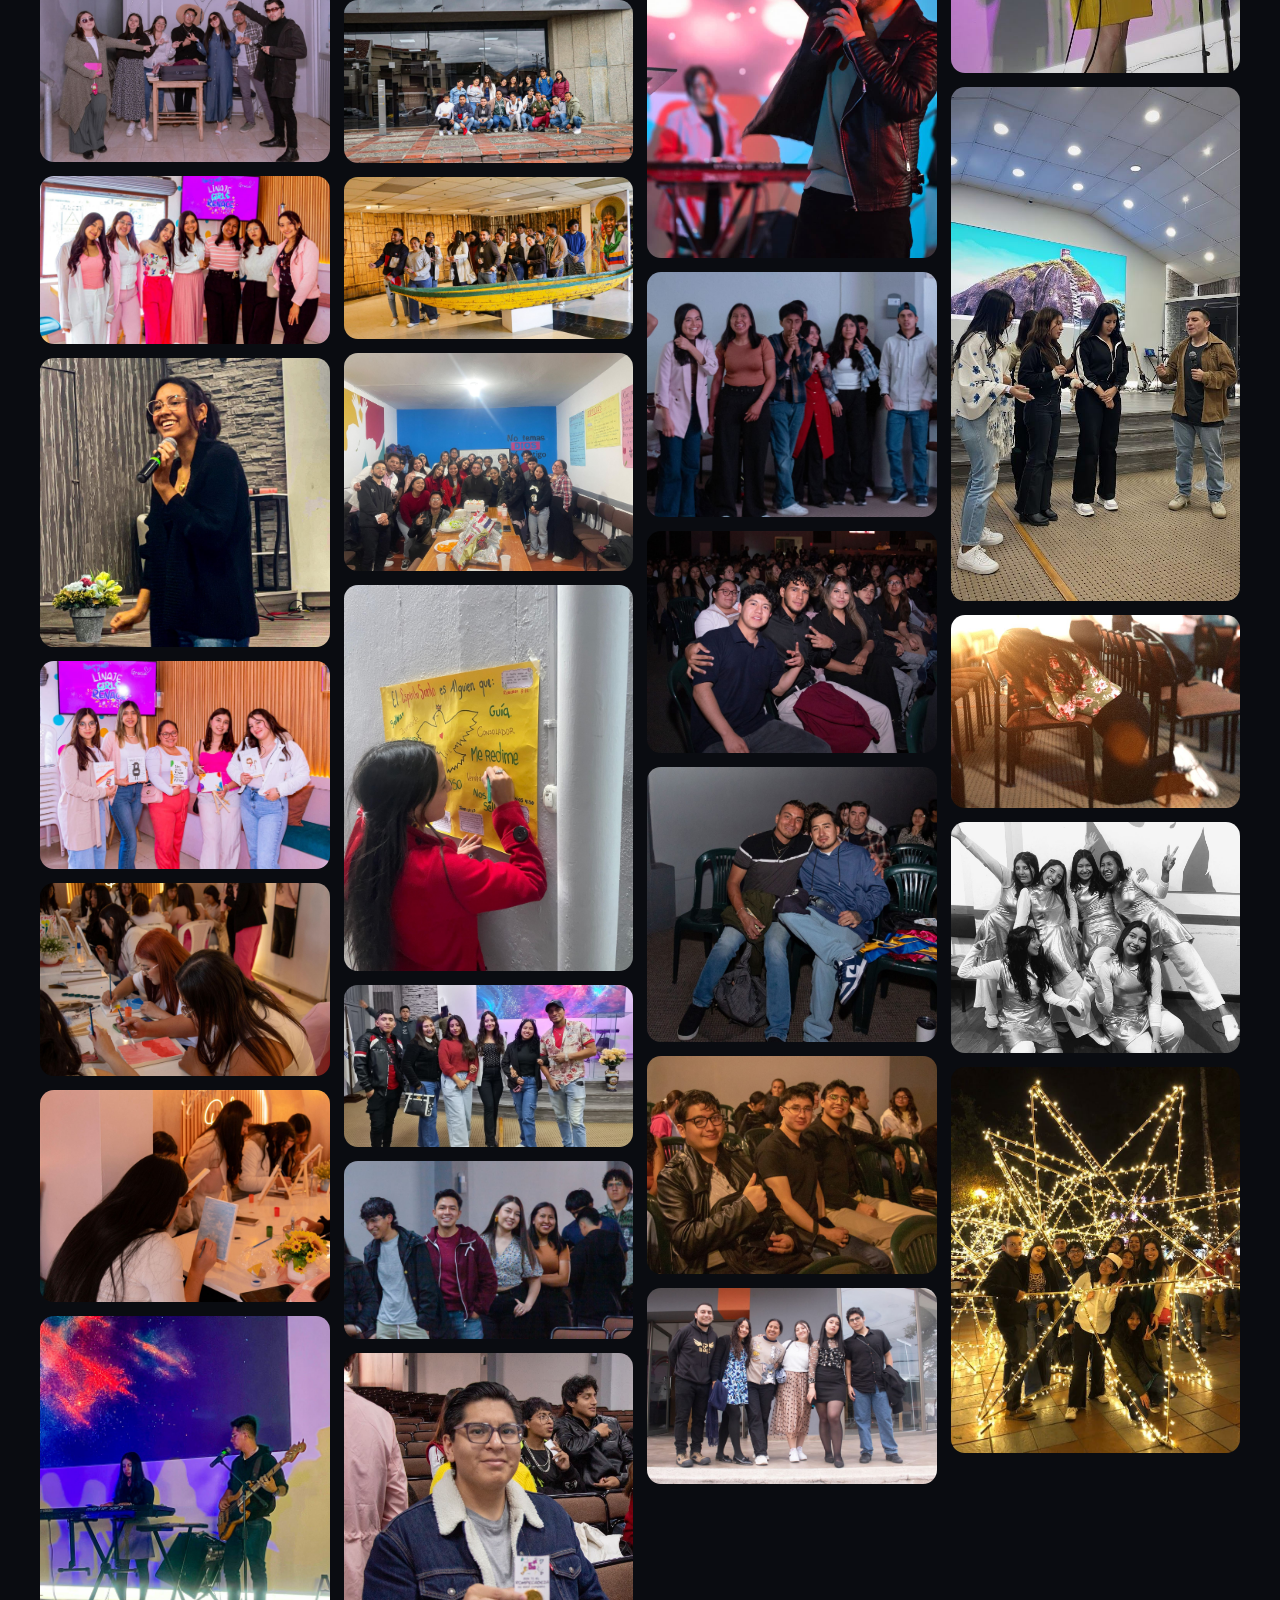
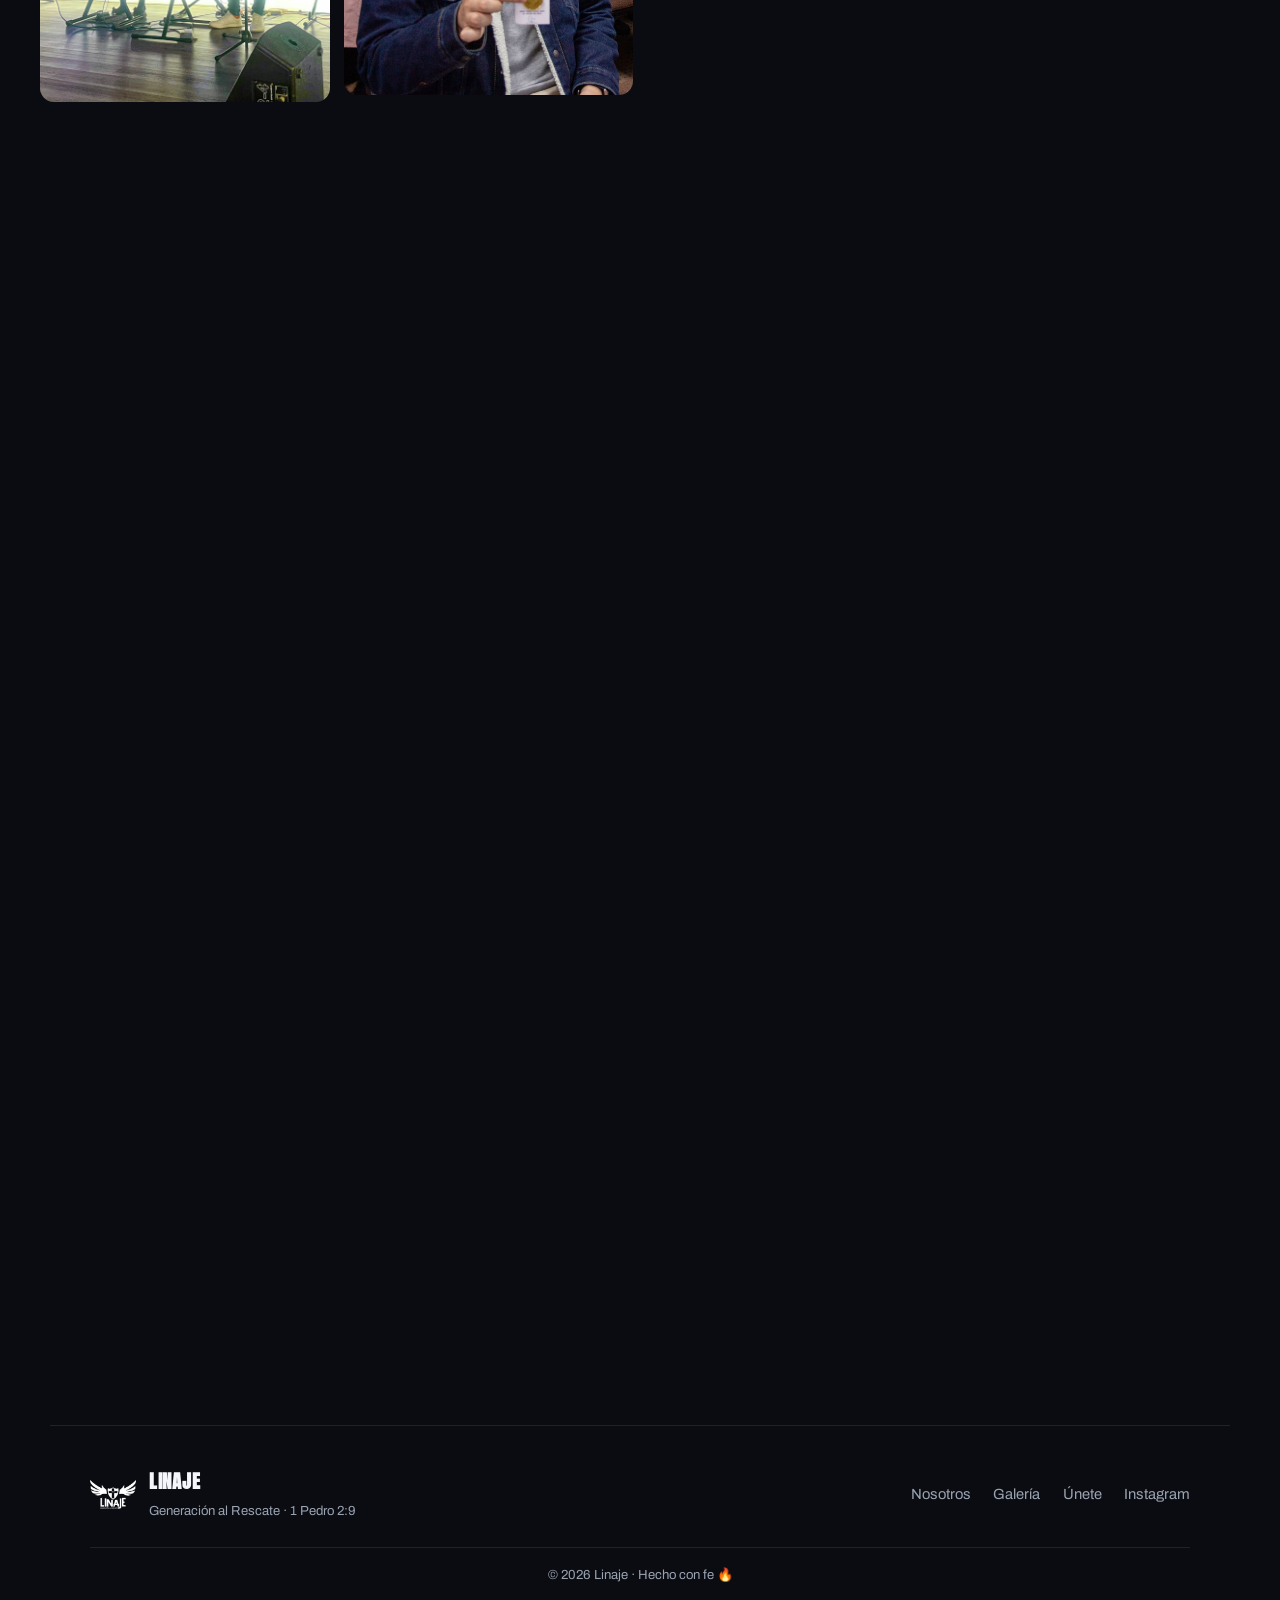
==== commit 801b6cd7: "Página completa de Grupos con subpágina temática para cada grupo - grupos.html: página landing con g" ====
--- a/index.html
+++ b/index.html
@@ -22,7 +22,7 @@
   <nav class="nav__links" id="navLinks">
     <a href="#nosotros">Nosotros</a>
     <a href="#vivimos">Lo que vivimos</a>
-    <a href="#grupos">Grupos</a>
+    <a href="grupos.html">Grupos</a>
     <a href="#galeria">Galería</a>
     <a href="#reuniones">Reuniones</a>
     <a href="#unete" class="nav__cta">Únete</a>
@@ -129,118 +129,21 @@
   </div>
 </section>
 
-<!-- GRUPOS DE ESTUDIO -->
-<section class="groups" id="grupos">
-  <div class="section-head reveal">
+<!-- GRUPOS — teaser -->
+<section class="groups-teaser" id="grupos">
+  <div class="groups-teaser__inner reveal">
     <span class="tag">Grupos de estudio</span>
     <h2>Una familia, muchas <span class="hl">tribus</span></h2>
-    <p class="groups__intro">Cada semana nos reunimos en grupos pequeños para crecer juntos en la Palabra. Conoce cada uno:</p>
-  </div>
-
-  <div class="groups__stack">
-
-    <article class="group group--alpha reveal">
-      <div class="group__media">
-        <img src="img/grupos/lideres-alpha.webp" alt="Líderes de Linaje Alpha" loading="lazy">
-      </div>
-      <div class="group__body">
-        <img src="img/grupos/logo-alpha.jpg" alt="Logo Linaje Alpha" class="group__logo">
-        <span class="group__verse">Apocalipsis 22:13</span>
-        <h3 class="group__name">Alpha</h3>
-        <p class="group__tag">"Yo soy el Alfa y la Omega, el principio y el fin."</p>
-        <p class="group__desc">Donde todo empieza. Un espacio para arrancar nuestro caminar con Dios con fuerza, claridad y comunidad.</p>
-        <div class="group__leaders">
-          <span class="group__leaders-label">Liderado por</span>
-          <p>Próximamente</p>
-        </div>
-      </div>
-    </article>
-
-    <article class="group group--chosen reveal">
-      <div class="group__media">
-        <img src="img/grupos/lideres-chosen.webp" alt="Líderes de Linaje Chosen" loading="lazy">
-      </div>
-      <div class="group__body">
-        <img src="img/grupos/logo-chosen.jpg" alt="Logo Linaje Chosen" class="group__logo">
-        <span class="group__verse">1 Pedro 2:9</span>
-        <h3 class="group__name">Chosen</h3>
-        <p class="group__tag">"Escogidos. Llamados con propósito."</p>
-        <p class="group__desc">Somos los elegidos de Dios — un pueblo apartado para Su luz. Aquí descubrimos quiénes somos en Cristo.</p>
-        <div class="group__leaders">
-          <span class="group__leaders-label">Lideradas por</span>
-          <p>Próximamente</p>
-        </div>
-      </div>
-    </article>
-
-    <article class="group group--contracorriente reveal">
-      <div class="group__media">
-        <img src="img/grupos/lideres-contracorriente.webp" alt="Líderes de Linaje ContraCorriente" loading="lazy">
-      </div>
-      <div class="group__body">
-        <img src="img/grupos/logo-contracorriente.jpg" alt="Logo Linaje ContraCorriente" class="group__logo">
-        <span class="group__verse">Juan 15:19</span>
-        <h3 class="group__name">ContraCorriente</h3>
-        <p class="group__tag">"Si fuerais del mundo, el mundo amaría lo suyo."</p>
-        <p class="group__desc">Nadar contra el sistema. Vivir como Cristo viviría hoy. Atreverse a ser diferentes por amor a la verdad.</p>
-        <div class="group__leaders">
-          <span class="group__leaders-label">Liderado por</span>
-          <p>Próximamente</p>
-        </div>
-      </div>
-    </article>
-
-    <article class="group group--redimidos reveal">
-      <div class="group__media">
-        <img src="img/grupos/lideres-redimidos.webp" alt="Líderes de Linaje Redimidos" loading="lazy">
-      </div>
-      <div class="group__body">
-        <img src="img/grupos/logo-redimidos.jpg" alt="Logo Linaje Redimidos" class="group__logo">
-        <span class="group__verse">1 Corintios 6:20</span>
-        <h3 class="group__name">Redimidos</h3>
-        <p class="group__tag">"Habéis sido comprados por precio."</p>
-        <p class="group__desc">Vivir libres en su gracia. Recordar cada día que Su sangre nos compró y Su amor nos sostiene.</p>
-        <div class="group__leaders">
-          <span class="group__leaders-label">Lideradas por</span>
-          <p>Próximamente</p>
-        </div>
-      </div>
-    </article>
-
-    <article class="group group--renace reveal">
-      <div class="group__media">
-        <img src="img/grupos/lideres-renace.webp" alt="Líderes de Linaje Renace" loading="lazy">
-      </div>
-      <div class="group__body">
-        <img src="img/grupos/logo-renace.jpg" alt="Logo Linaje Renace" class="group__logo">
-        <span class="group__verse">2 Corintios 5:17</span>
-        <h3 class="group__name">Renace</h3>
-        <p class="group__tag">"Las cosas viejas pasaron; he aquí, todas son hechas nuevas."</p>
-        <p class="group__desc">Una nueva vida en Cristo. Aquí celebramos lo que Él hace nuevo cada día y crecemos como un árbol firme.</p>
-        <div class="group__leaders">
-          <span class="group__leaders-label">Lideradas por</span>
-          <p>Próximamente</p>
-        </div>
-      </div>
-    </article>
-
-    <article class="group group--restituidos reveal">
-      <div class="group__media">
-        <img src="img/grupos/lideres-restituidos.webp" alt="Líderes de Linaje Restituidos" loading="lazy">
-      </div>
-      <div class="group__body">
-        <img src="img/grupos/logo-restituidos.jpg" alt="Logo Linaje Restituidos" class="group__logo">
-        <span class="group__verse">Joel 2:25</span>
-        <h3 class="group__name">Restituidos</h3>
-        <p class="group__tag">"Os restituiré los años que comió la oruga."</p>
-        <p class="group__desc">Dios restaura lo perdido y enciende el corazón. Aquí encontramos sanidad y un fuego que no se apaga.</p>
-        <div class="group__leaders">
-          <span class="group__leaders-label">Liderado por</span>
-          <p>Próximamente</p>
-        </div>
-      </div>
-    </article>
-
+    <p>Cada semana nos reunimos en grupos pequeños para crecer juntos en la Palabra. Tenemos seis comunidades, cada una con su propia identidad y propósito.</p>
+    <div class="groups-teaser__chips">
+      <a href="grupos/alpha.html" class="chip chip--alpha">Alpha</a>
+      <a href="grupos/chosen.html" class="chip chip--chosen">Chosen</a>
+      <a href="grupos/contracorriente.html" class="chip chip--contracorriente">ContraCorriente</a>
+      <a href="grupos/redimidos.html" class="chip chip--redimidos">Redimidos</a>
+      <a href="grupos/renace.html" class="chip chip--renace">Renace</a>
+      <a href="grupos/restituidos.html" class="chip chip--restituidos">Restituidos</a>
+    </div>
+    <a href="grupos.html" class="btn btn--fire groups-teaser__cta">Conoce los grupos →</a>
   </div>
 </section>
 
--- a/styles.css
+++ b/styles.css
@@ -175,82 +175,29 @@
 .footer__links a:hover{color:var(--orange)}
 .footer__copy{color:var(--muted);font-size:.82rem;width:100%;text-align:center;padding-top:1rem;border-top:1px solid var(--line)}
 
-/* GROUPS — estudio bíblico */
-.groups{max-width:var(--maxw);margin:0 auto}
-.groups__intro{color:var(--muted);max-width:580px;margin:1rem auto 0;font-size:1.02rem}
-.groups__stack{display:grid;gap:2.4rem;margin-top:3rem}
-
-.group{
-  /* default palette (overridden per group) */
-  --c1:#ff7a18;
-  --c2:#e2231a;
-  --c-ink:#fff;
-  --c-soft:rgba(255,255,255,.08);
-  display:grid;
-  grid-template-columns:1fr 1fr;
-  gap:0;
-  border-radius:26px;
-  overflow:hidden;
-  position:relative;
-  background:
-    radial-gradient(60% 80% at 0% 50%, color-mix(in srgb, var(--c1) 38%, transparent), transparent 70%),
-    radial-gradient(60% 80% at 100% 50%, color-mix(in srgb, var(--c2) 28%, transparent), transparent 70%),
-    linear-gradient(180deg, var(--bg-2), #0c0f15);
-  border:1px solid color-mix(in srgb, var(--c1) 32%, var(--line));
-  box-shadow:0 30px 70px -20px color-mix(in srgb, var(--c2) 35%, transparent);
-}
-.group:nth-child(even) .group__media{order:2}
-
-.group__media{position:relative;min-height:340px;overflow:hidden}
-.group__media img{width:100%;height:100%;object-fit:cover;display:block}
-.group__media::after{
-  content:"";position:absolute;inset:0;
-  background:linear-gradient(90deg, transparent 40%, var(--bg-2) 100%);
-  pointer-events:none;opacity:.35;
-}
-.group:nth-child(even) .group__media::after{
-  background:linear-gradient(-90deg, transparent 40%, var(--bg-2) 100%);
-}
-
-.group__body{padding:clamp(1.8rem,4vw,3rem);display:flex;flex-direction:column;justify-content:center;gap:.6rem;position:relative}
-.group__logo{
-  width:96px;height:96px;border-radius:18px;object-fit:cover;
-  border:2px solid color-mix(in srgb, var(--c1) 55%, #fff 10%);
-  box-shadow:0 12px 30px -8px color-mix(in srgb, var(--c1) 55%, transparent);
-  margin-bottom:.4rem;
-}
-.group__verse{
-  font-family:'Anton',sans-serif;font-size:.85rem;letter-spacing:.22em;
-  color:color-mix(in srgb, var(--c1) 70%, #fff 30%);
-}
-.group__name{
-  font-family:'Anton',sans-serif;
-  font-size:clamp(2.4rem,5.5vw,3.6rem);line-height:1;letter-spacing:.02em;
-  background:linear-gradient(135deg, color-mix(in srgb, var(--c1) 90%, #fff), color-mix(in srgb, var(--c2) 75%, #fff));
-  -webkit-background-clip:text;background-clip:text;-webkit-text-fill-color:transparent;
-}
-.group__tag{
-  font-style:italic;color:var(--ink);opacity:.88;font-size:1.02rem;margin-top:.3rem;
-  border-left:3px solid color-mix(in srgb, var(--c1) 70%, transparent);padding-left:.85rem;
-}
-.group__desc{color:var(--muted);margin-top:.6rem;font-size:.97rem;line-height:1.6}
-.group__leaders{
-  margin-top:1.2rem;padding-top:1rem;border-top:1px dashed color-mix(in srgb, var(--c1) 35%, var(--line));
-  display:flex;align-items:baseline;gap:.7rem;flex-wrap:wrap;
-}
-.group__leaders-label{
-  font-size:.72rem;letter-spacing:.2em;text-transform:uppercase;
-  color:color-mix(in srgb, var(--c1) 60%, var(--muted));
-}
-.group__leaders p{font-weight:600;color:var(--ink);opacity:.85}
-
-/* PALETAS POR GRUPO */
-.group--alpha{ --c1:#1ec7c0; --c2:#0d8a8a }
-.group--chosen{ --c1:#4ab8ff; --c2:#1a3a7a }
-.group--contracorriente{ --c1:#e8b347; --c2:#d96a3a }
-.group--redimidos{ --c1:#b58463; --c2:#5a3d2c }
-.group--renace{ --c1:#5fc24a; --c2:#3aa07a }
-.group--restituidos{ --c1:#f08025; --c2:#e85a2a }
+/* GROUPS TEASER — enlace a la página de grupos */
+.groups-teaser{max-width:var(--maxw);margin:0 auto;text-align:center}
+.groups-teaser__inner{max-width:760px;margin:0 auto;padding:clamp(2.5rem,5vw,4rem);
+  background:linear-gradient(135deg,rgba(255,122,24,.07),rgba(74,184,255,.06),rgba(95,194,74,.06));
+  border:1px solid var(--line);border-radius:28px}
+.groups-teaser__inner p{color:var(--muted);margin-top:1rem;font-size:1.05rem}
+.groups-teaser__chips{display:flex;flex-wrap:wrap;gap:.55rem;justify-content:center;margin:1.8rem 0 1.4rem}
+.chip{display:inline-block;padding:.45rem 1rem;border-radius:999px;font-weight:600;font-size:.86rem;
+  border:1.5px solid var(--line);transition:.25s;background:var(--bg-3)}
+.chip:hover{transform:translateY(-2px)}
+.chip--alpha{color:#1ec7c0;border-color:#1ec7c055}
+.chip--alpha:hover{background:#1ec7c0;color:#001818}
+.chip--chosen{color:#4ab8ff;border-color:#4ab8ff55}
+.chip--chosen:hover{background:#4ab8ff;color:#001628}
+.chip--contracorriente{color:#e8b347;border-color:#e8b34755}
+.chip--contracorriente:hover{background:#e8b347;color:#2a1a02}
+.chip--redimidos{color:#b58463;border-color:#b5846355}
+.chip--redimidos:hover{background:#b58463;color:#1a0d04}
+.chip--renace{color:#5fc24a;border-color:#5fc24a55}
+.chip--renace:hover{background:#5fc24a;color:#062006}
+.chip--restituidos{color:#f08025;border-color:#f0802555}
+.chip--restituidos:hover{background:#f08025;color:#1a0902}
+.groups-teaser__cta{margin-top:1rem}
 
 /* LIGHTBOX */
 .lightbox{position:fixed;inset:0;z-index:100;background:rgba(6,7,10,.94);
@@ -281,11 +228,6 @@
   .about{grid-template-columns:1fr}
   .meet{grid-template-columns:1fr}
   .gallery__grid{columns:2}
-  .group{grid-template-columns:1fr}
-  .group:nth-child(even) .group__media{order:0}
-  .group__media{min-height:280px;aspect-ratio:4/3}
-  .group__media::after,.group:nth-child(even) .group__media::after{
-    background:linear-gradient(180deg, transparent 55%, var(--bg-2) 100%)}
 }
 @media(max-width:480px){
   .lives__grid{grid-template-columns:1fr}
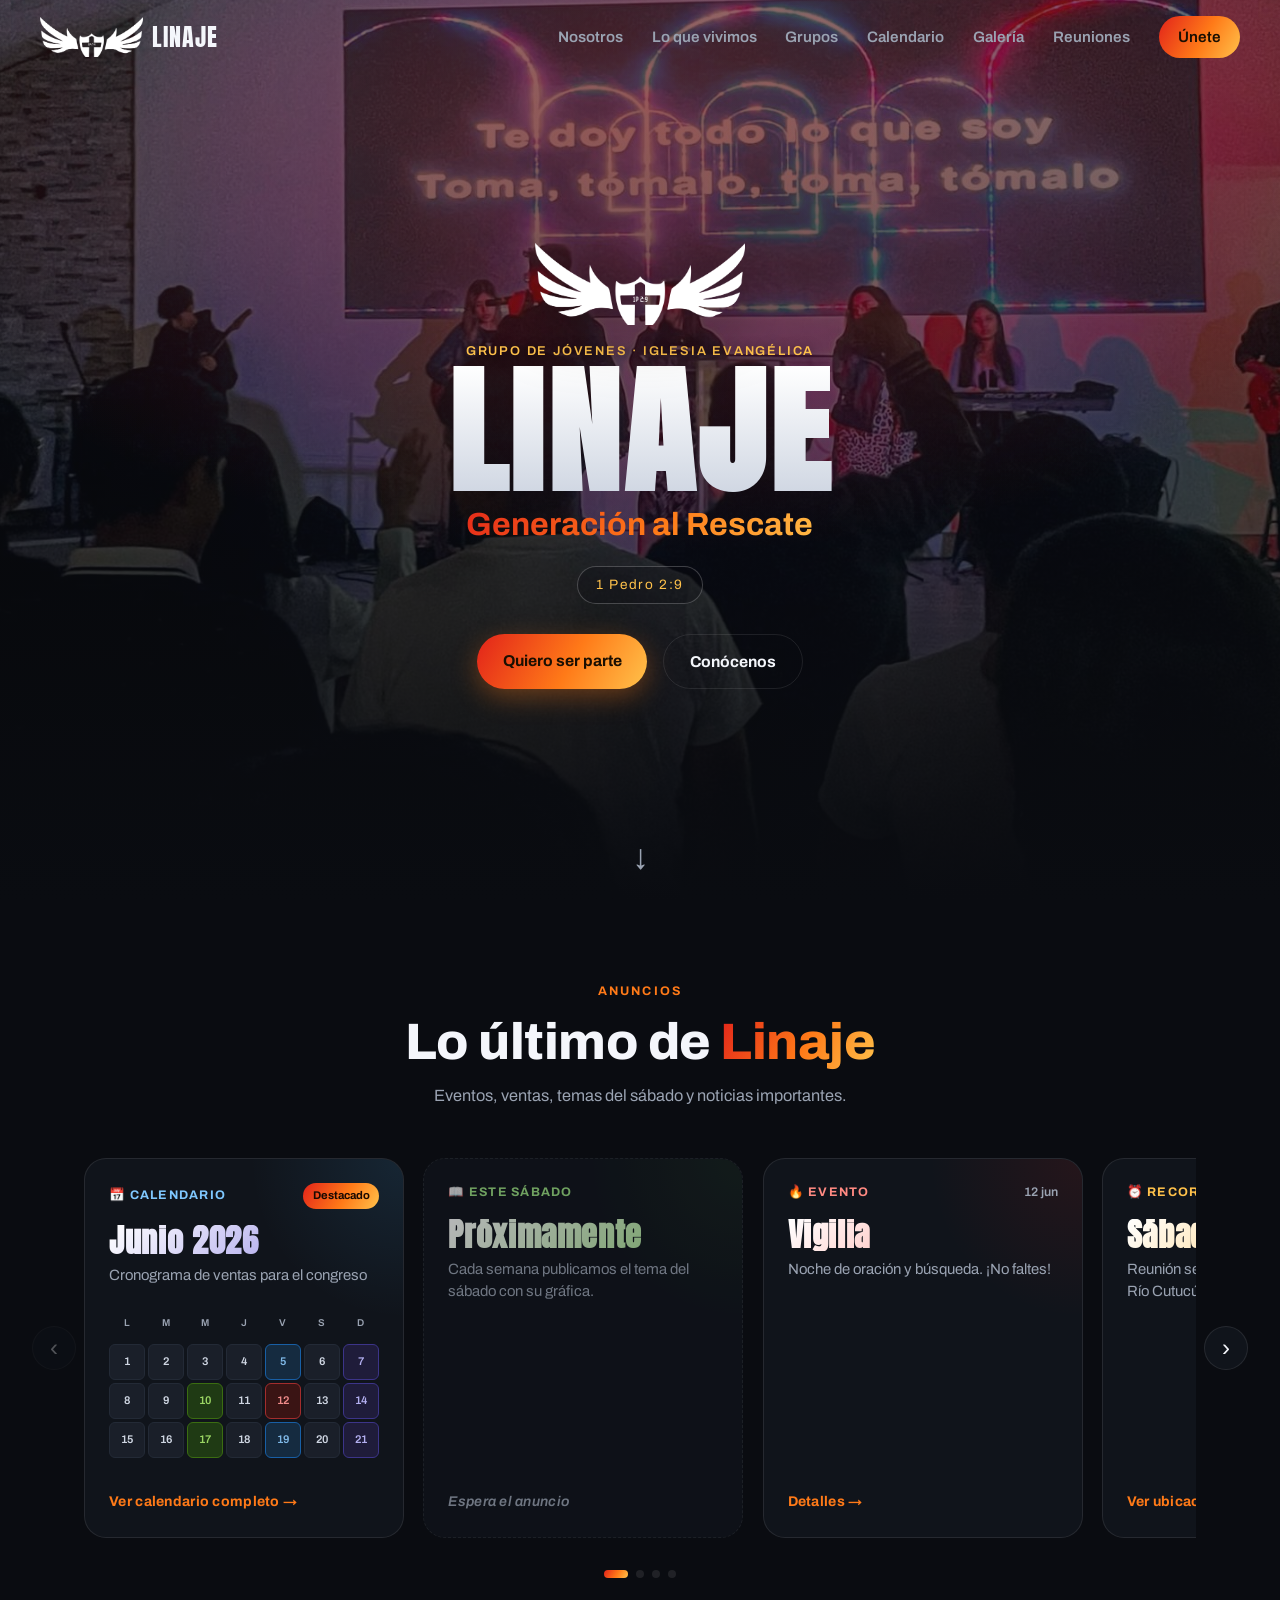
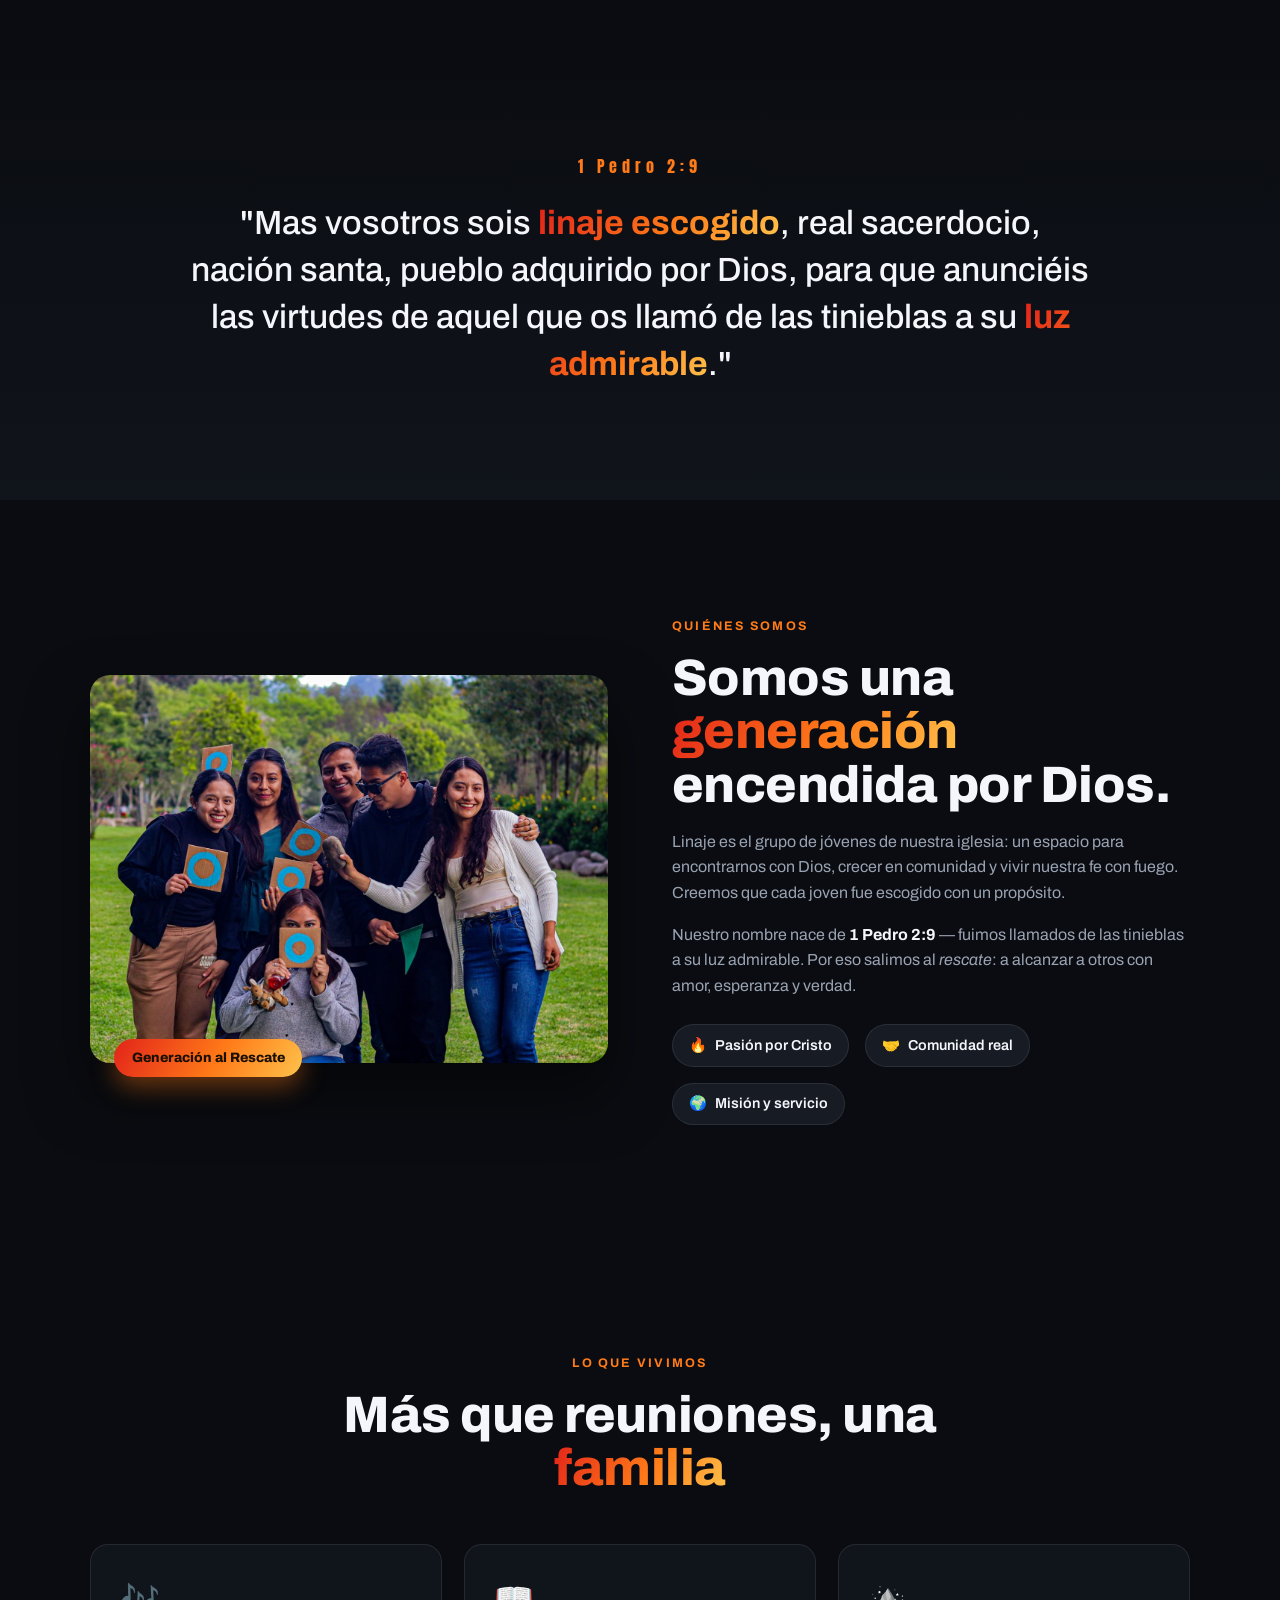
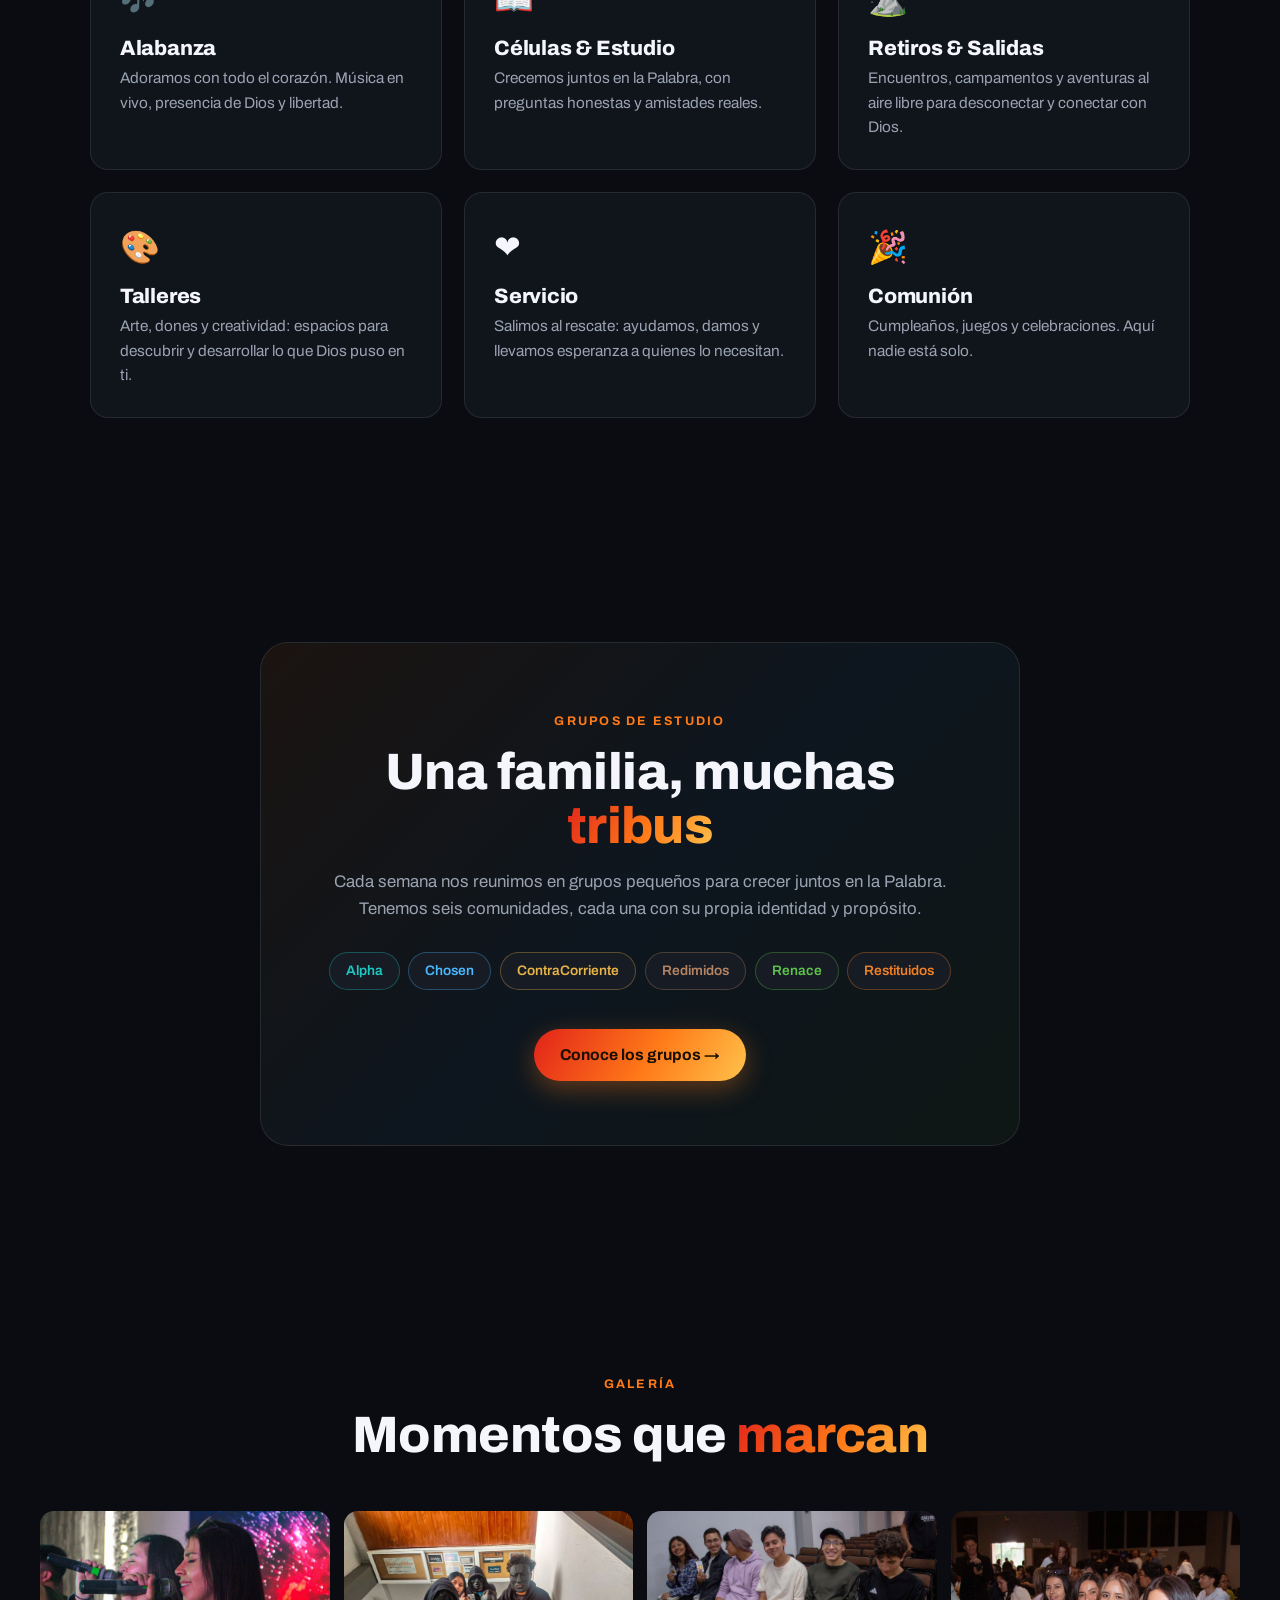
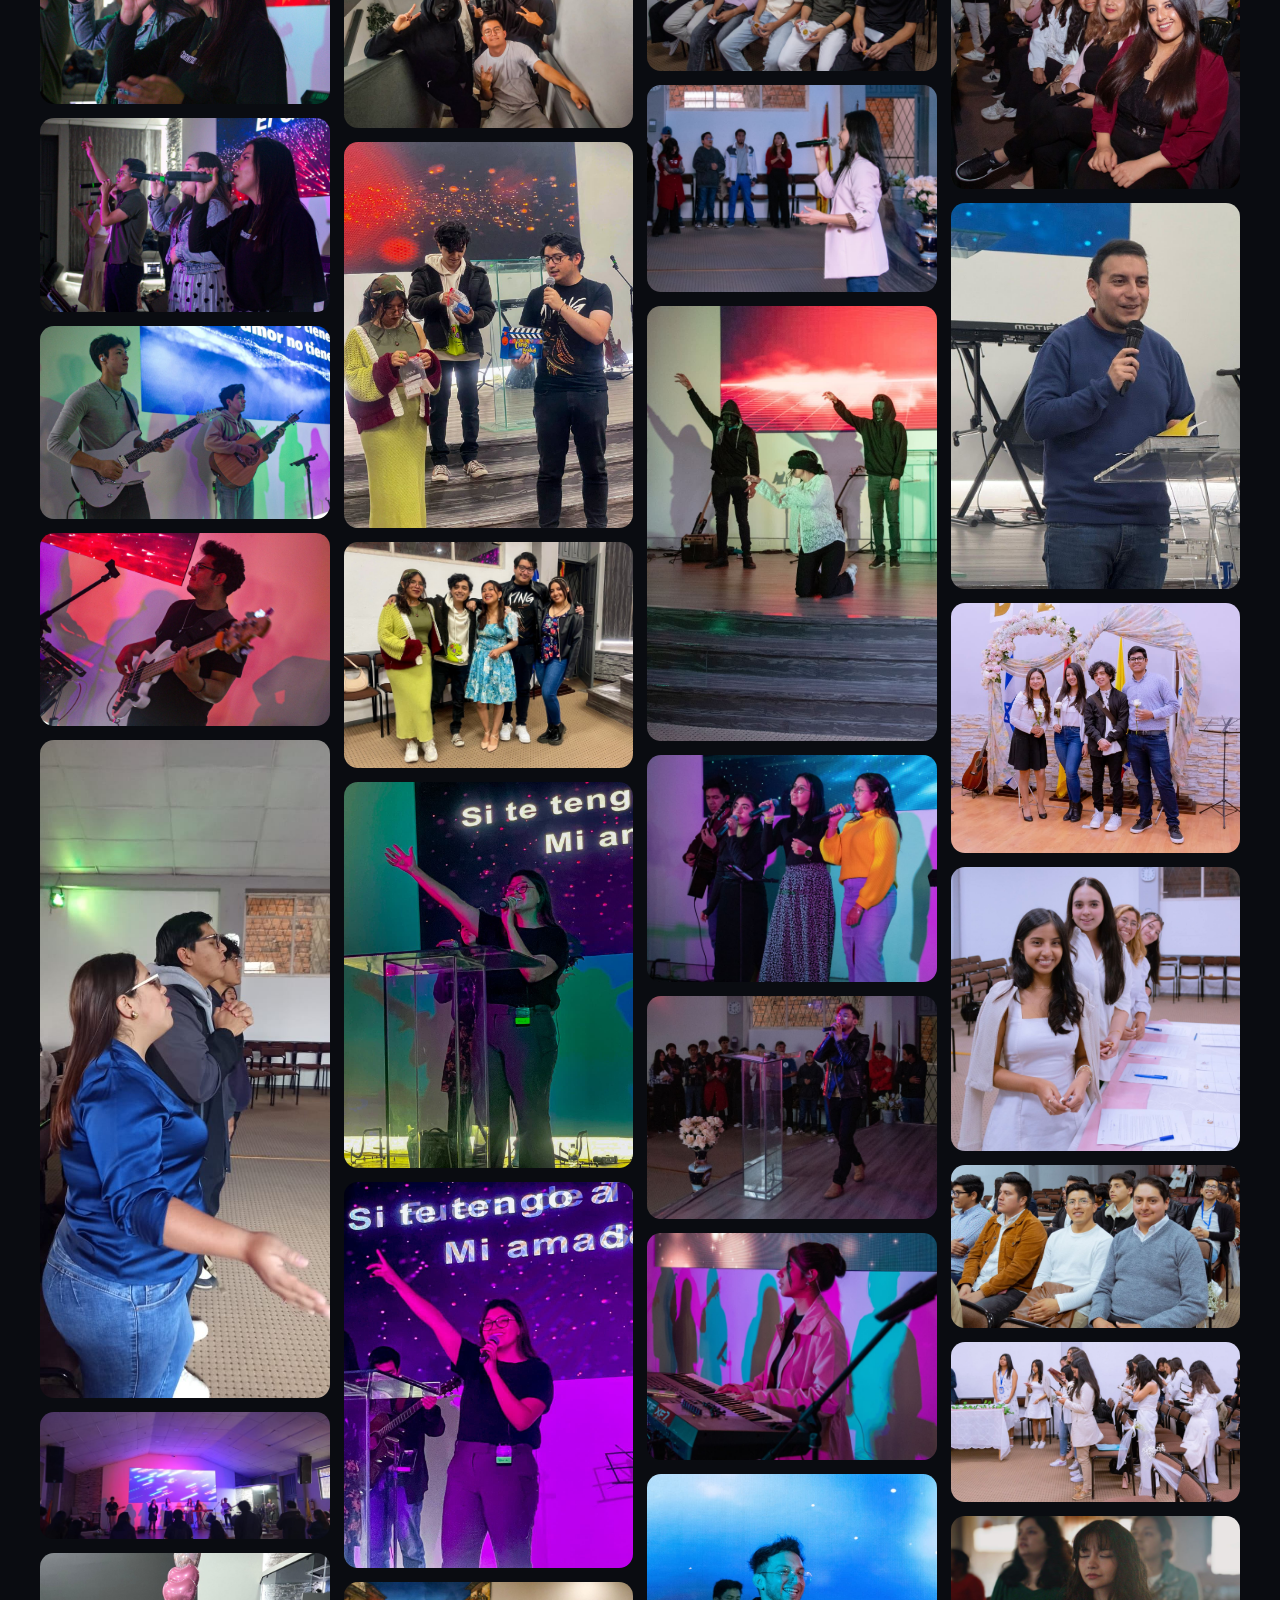
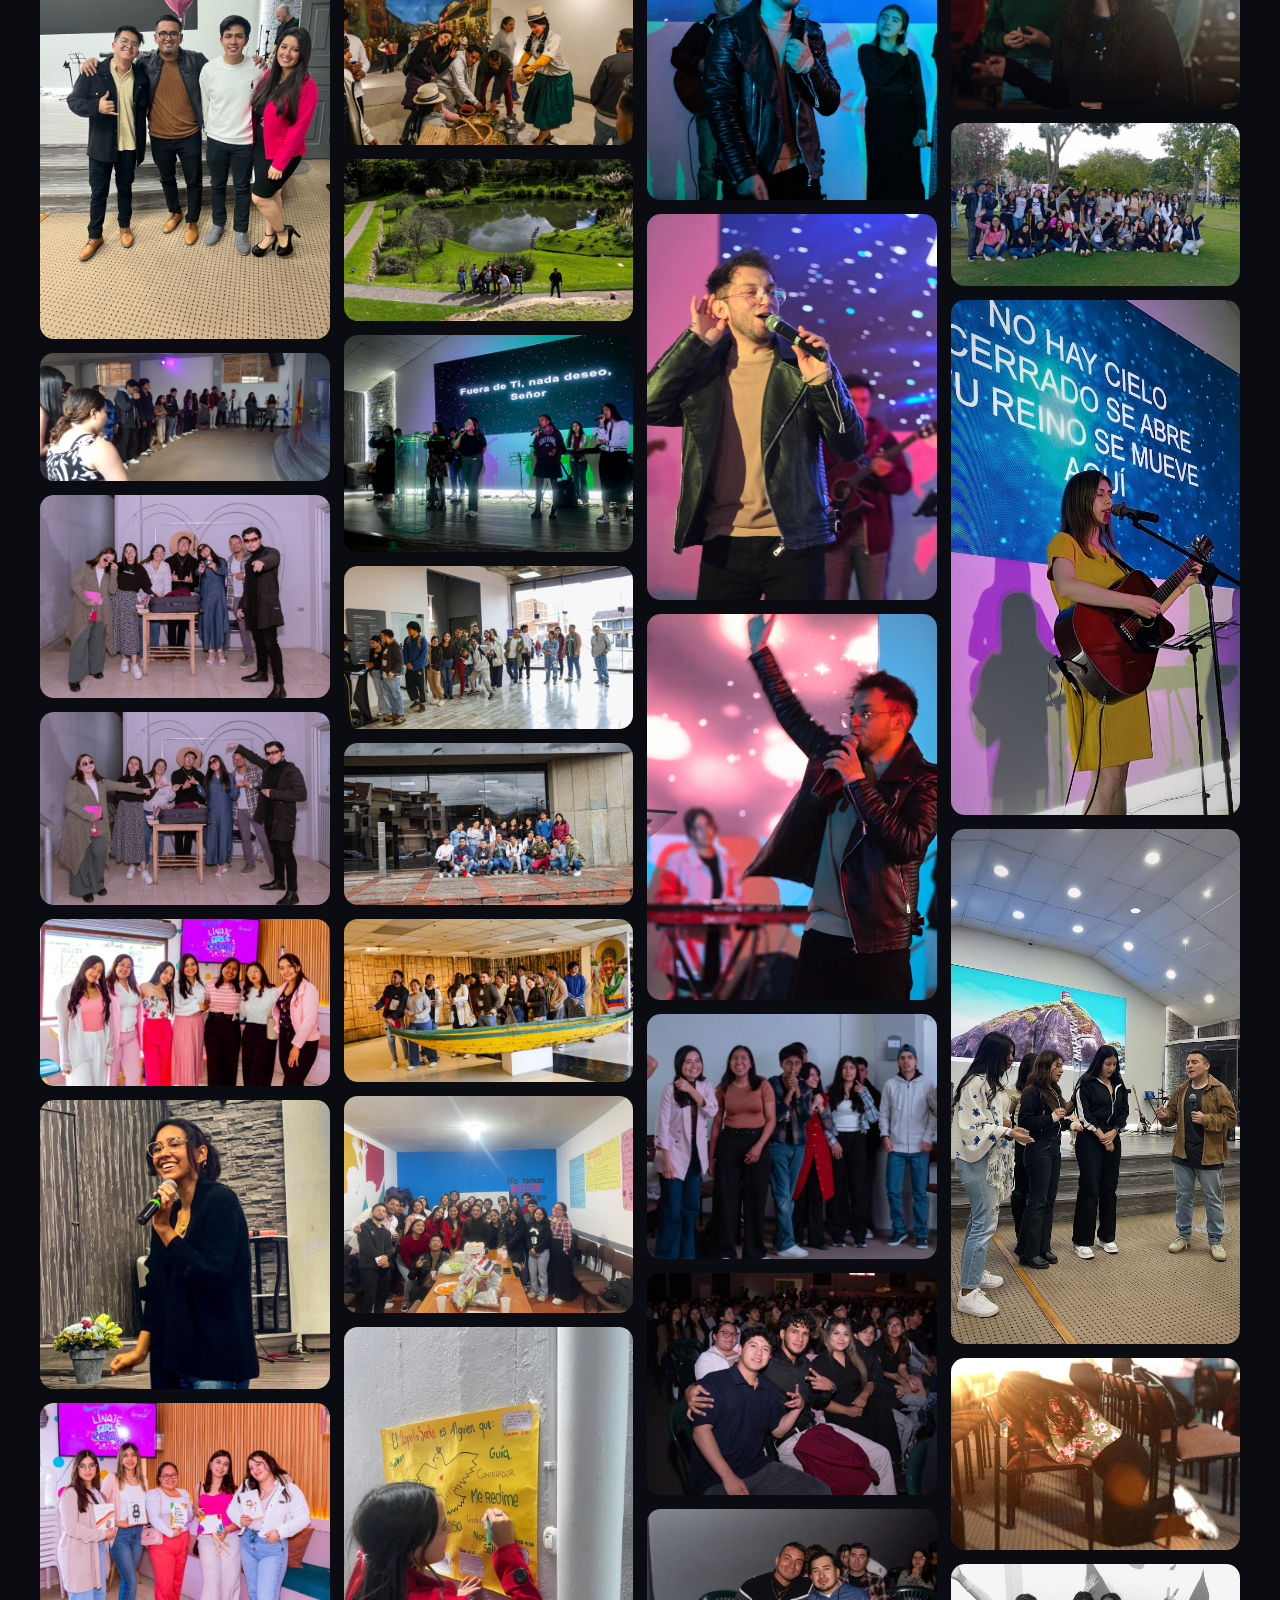
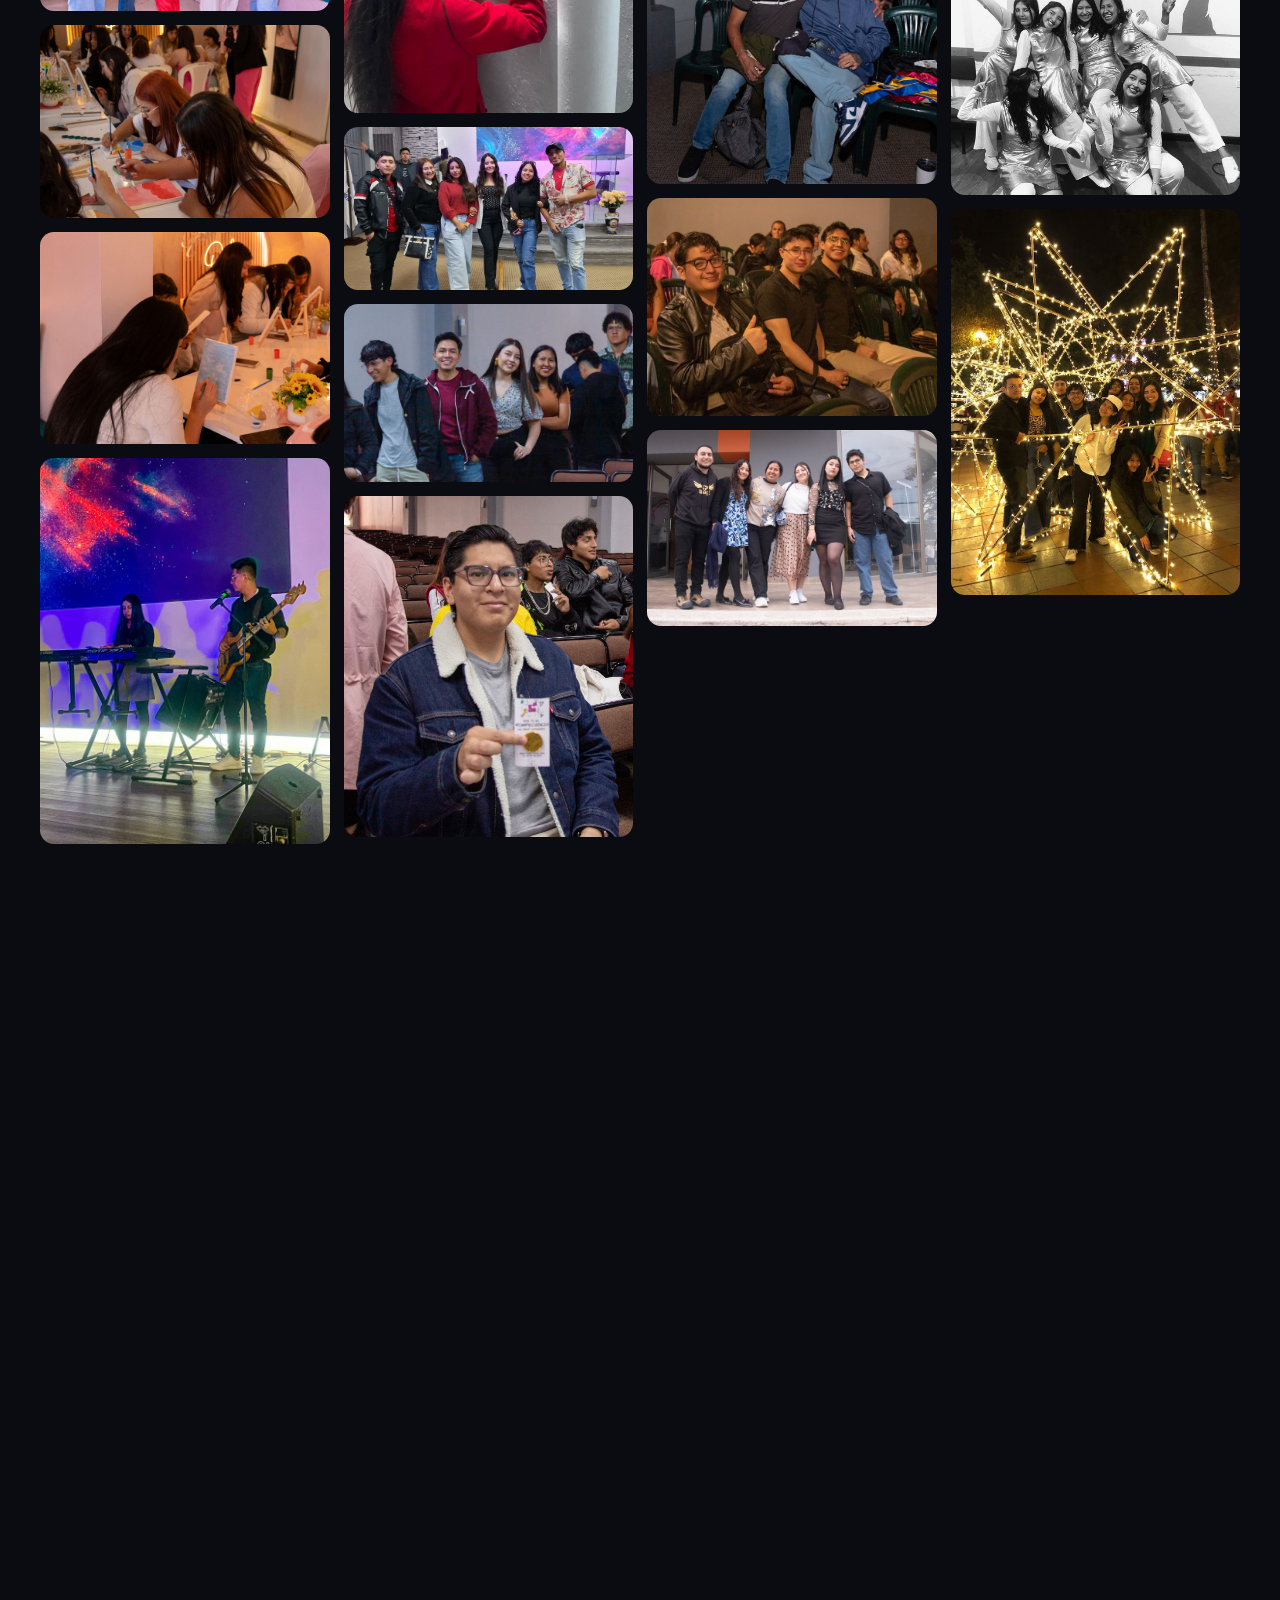
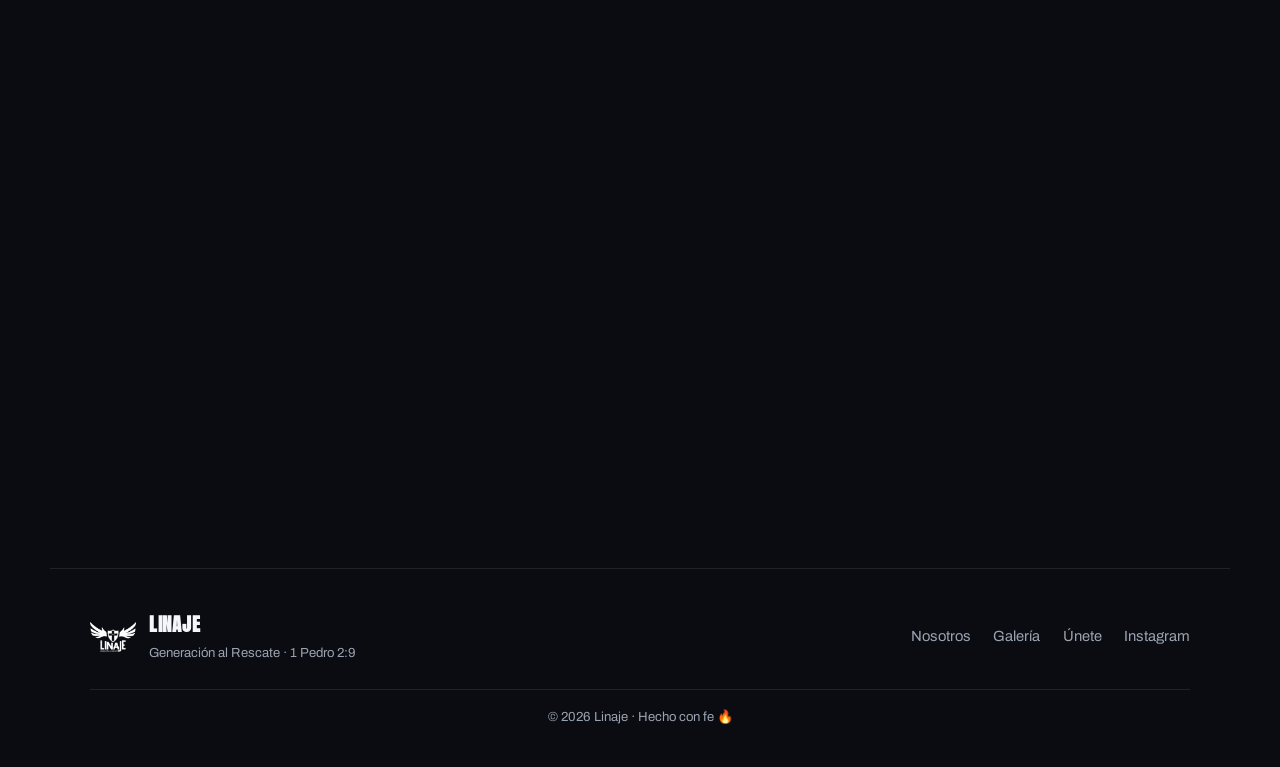
==== commit 04f945ab: "Sección de Anuncios con carrusel + página de Calendario interactiva - Nueva sección 'Anuncios' justo" ====
--- a/index.html
+++ b/index.html
@@ -23,6 +23,7 @@
     <a href="#nosotros">Nosotros</a>
     <a href="#vivimos">Lo que vivimos</a>
     <a href="grupos.html">Grupos</a>
+    <a href="calendario.html">Calendario</a>
     <a href="#galeria">Galería</a>
     <a href="#reuniones">Reuniones</a>
     <a href="#unete" class="nav__cta">Únete</a>
@@ -47,7 +48,94 @@
       <a href="#vivimos" class="btn btn--ghost">Conócenos</a>
     </div>
   </div>
-  <a href="#versiculo" class="hero__scroll" aria-label="Bajar">↓</a>
+  <a href="#anuncios" class="hero__scroll" aria-label="Bajar">↓</a>
+</section>
+
+<!-- ANUNCIOS -->
+<section class="ann" id="anuncios">
+  <div class="ann__head reveal">
+    <span class="tag">Anuncios</span>
+    <h2>Lo último de <span class="hl">Linaje</span></h2>
+    <p class="ann__sub">Eventos, ventas, temas del sábado y noticias importantes.</p>
+  </div>
+
+  <div class="ann__carousel" id="annCarousel">
+    <button class="ann__nav ann__nav--prev" id="annPrev" aria-label="Anterior">‹</button>
+    <div class="ann__track" id="annTrack">
+
+      <!-- CARD 1: Calendario Junio (destacado) -->
+      <a href="calendario.html" class="ann-card ann-card--calendar">
+        <div class="ann-card__bg"></div>
+        <div class="ann-card__head">
+          <span class="ann-card__type">📅 Calendario</span>
+          <span class="ann-card__pin">Destacado</span>
+        </div>
+        <div class="ann-card__body">
+          <h3 class="ann-card__title">Junio 2026</h3>
+          <p class="ann-card__sub">Cronograma de ventas para el congreso</p>
+          <!-- mini calendario decorativo -->
+          <div class="ann-card__mini">
+            <span class="mc mc--lbl">L</span><span class="mc mc--lbl">M</span><span class="mc mc--lbl">M</span><span class="mc mc--lbl">J</span><span class="mc mc--lbl">V</span><span class="mc mc--lbl">S</span><span class="mc mc--lbl">D</span>
+            <span class="mc">1</span><span class="mc">2</span><span class="mc">3</span><span class="mc">4</span><span class="mc mc--v">5</span><span class="mc">6</span><span class="mc mc--d">7</span>
+            <span class="mc">8</span><span class="mc">9</span><span class="mc mc--m">10</span><span class="mc">11</span><span class="mc mc--vig">12</span><span class="mc">13</span><span class="mc mc--d">14</span>
+            <span class="mc">15</span><span class="mc">16</span><span class="mc mc--m">17</span><span class="mc">18</span><span class="mc mc--v">19</span><span class="mc">20</span><span class="mc mc--d">21</span>
+          </div>
+        </div>
+        <div class="ann-card__foot">
+          <span class="ann-card__cta">Ver calendario completo →</span>
+        </div>
+      </a>
+
+      <!-- CARD 2: Tema del sábado (placeholder) -->
+      <div class="ann-card ann-card--topic ann-card--placeholder">
+        <div class="ann-card__bg"></div>
+        <div class="ann-card__head">
+          <span class="ann-card__type">📖 Este sábado</span>
+        </div>
+        <div class="ann-card__body">
+          <h3 class="ann-card__title">Próximamente</h3>
+          <p class="ann-card__sub">Cada semana publicamos el tema del sábado con su gráfica.</p>
+        </div>
+        <div class="ann-card__foot">
+          <span class="ann-card__cta ann-card__cta--muted">Espera el anuncio</span>
+        </div>
+      </div>
+
+      <!-- CARD 3: Vigilia 12 de junio -->
+      <a href="calendario.html" class="ann-card ann-card--event">
+        <div class="ann-card__bg"></div>
+        <div class="ann-card__head">
+          <span class="ann-card__type">🔥 Evento</span>
+          <span class="ann-card__date">12 jun</span>
+        </div>
+        <div class="ann-card__body">
+          <h3 class="ann-card__title">Vigilia</h3>
+          <p class="ann-card__sub">Noche de oración y búsqueda. ¡No faltes!</p>
+        </div>
+        <div class="ann-card__foot">
+          <span class="ann-card__cta">Detalles →</span>
+        </div>
+      </a>
+
+      <!-- CARD 4: Recordatorio reunión sábados -->
+      <a href="#reuniones" class="ann-card ann-card--reminder">
+        <div class="ann-card__bg"></div>
+        <div class="ann-card__head">
+          <span class="ann-card__type">⏰ Recordatorio</span>
+        </div>
+        <div class="ann-card__body">
+          <h3 class="ann-card__title">Sábados · 4:00 PM</h3>
+          <p class="ann-card__sub">Reunión semanal de jóvenes. Cuenca · Río Cutucú y Rumi-Urco.</p>
+        </div>
+        <div class="ann-card__foot">
+          <span class="ann-card__cta">Ver ubicación →</span>
+        </div>
+      </a>
+
+    </div>
+    <button class="ann__nav ann__nav--next" id="annNext" aria-label="Siguiente">›</button>
+  </div>
+  <div class="ann__dots" id="annDots"></div>
 </section>
 
 <!-- VERSÍCULO -->
--- a/styles.css
+++ b/styles.css
@@ -210,6 +210,103 @@
 .lightbox__prev{left:.5rem}
 .lightbox__next{right:.5rem}
 
+/* ANNOUNCEMENTS CAROUSEL */
+.ann{padding:clamp(3rem,6vw,5rem) 0 clamp(2.5rem,5vw,4rem); max-width:1280px; margin:0 auto;
+  position:relative}
+.ann__head{text-align:center; max-width:680px; margin:0 auto 2.5rem; padding:0 1rem}
+.ann__sub{color:var(--muted); margin-top:.8rem; font-size:1.02rem}
+.ann__carousel{position:relative; display:flex; align-items:center; gap:.5rem;
+  padding:0 clamp(1rem,4vw,2rem)}
+.ann__track{
+  display:flex; gap:1.2rem; overflow-x:auto; scroll-snap-type:x mandatory;
+  scroll-behavior:smooth; padding:.6rem .2rem; flex:1; scrollbar-width:none;
+}
+.ann__track::-webkit-scrollbar{display:none}
+.ann__nav{
+  width:44px; height:44px; flex-shrink:0; border-radius:50%; cursor:pointer;
+  background:var(--bg-2); border:1px solid var(--line); color:var(--ink);
+  font-size:1.5rem; font-weight:400; line-height:1; display:grid; place-items:center;
+  transition:.2s; z-index:5;
+}
+.ann__nav:hover{background:var(--fire); color:#1a0902; border-color:transparent;
+  transform:scale(1.06)}
+.ann__nav:disabled{opacity:.3; cursor:not-allowed}
+.ann__nav:disabled:hover{background:var(--bg-2); color:var(--ink); transform:none}
+.ann__dots{display:flex; gap:.5rem; justify-content:center; margin-top:1.4rem}
+.ann__dot{width:8px; height:8px; border-radius:50%; background:var(--line); border:0;
+  cursor:pointer; transition:.2s; padding:0}
+.ann__dot.active{background:var(--fire); width:24px; border-radius:4px}
+
+/* TARJETA DE ANUNCIO */
+.ann-card{
+  flex:0 0 320px; min-height:380px; scroll-snap-align:start;
+  background:var(--bg-2); border:1px solid var(--line); border-radius:22px;
+  padding:1.5rem; display:flex; flex-direction:column; gap:1rem;
+  position:relative; overflow:hidden; transition:transform .3s ease, border-color .3s ease;
+  color:var(--ink); text-decoration:none;
+}
+.ann-card:not(.ann-card--placeholder):hover{
+  transform:translateY(-6px); border-color:rgba(255,122,24,.5);
+}
+.ann-card__bg{
+  position:absolute; inset:0; opacity:.5; z-index:0; pointer-events:none;
+  background:radial-gradient(80% 70% at 100% 0%, var(--ac1, rgba(255,122,24,.18)), transparent 60%);
+}
+.ann-card > :not(.ann-card__bg){position:relative; z-index:1}
+.ann-card__head{display:flex; align-items:center; justify-content:space-between; gap:.5rem}
+.ann-card__type{font-size:.78rem; font-weight:700; letter-spacing:.1em; text-transform:uppercase;
+  color:var(--ac2, var(--gold))}
+.ann-card__pin{font-size:.7rem; padding:.25rem .6rem; border-radius:999px;
+  background:var(--fire); color:#1a0902; font-weight:700}
+.ann-card__date{font-size:.78rem; color:var(--muted); font-weight:600}
+.ann-card__body{flex:1; display:flex; flex-direction:column; gap:.4rem}
+.ann-card__title{font-family:'Anton',sans-serif; font-size:2rem; line-height:1; letter-spacing:.02em}
+.ann-card__sub{color:var(--muted); font-size:.93rem; line-height:1.5}
+.ann-card__foot{margin-top:auto}
+.ann-card__cta{font-size:.88rem; font-weight:700; color:var(--orange); letter-spacing:.02em}
+.ann-card__cta--muted{color:var(--muted); font-weight:600; font-style:italic}
+
+/* Calendario destacado — mini grid decorativo */
+.ann-card--calendar{--ac1:rgba(74,184,255,.22); --ac2:#7fc8ff}
+.ann-card--calendar .ann-card__title{
+  background:linear-gradient(135deg,#fff 0%, #afa9ec 70%, #4ab8ff 100%);
+  -webkit-background-clip:text; background-clip:text; -webkit-text-fill-color:transparent;
+}
+.ann-card__mini{
+  display:grid; grid-template-columns:repeat(7,1fr); gap:3px; margin-top:.8rem;
+}
+.mc{background:#1a1f29; border:1px solid #232a36; border-radius:6px;
+  font-size:.7rem; font-weight:600; color:#cfd6e2;
+  display:grid; place-items:center; aspect-ratio:1; padding:.2rem}
+.mc--lbl{background:transparent; border:0; color:var(--muted); font-size:.62rem;
+  letter-spacing:.05em; padding-bottom:.2rem}
+.mc--m{background:#1f3a14; border-color:#3b6d11; color:#9bd663}
+.mc--v{background:#152b40; border-color:#185fa5; color:#7fb8e6}
+.mc--d{background:#1f1c3a; border-color:#3c3489; color:#b3aff0}
+.mc--vig{background:#3a1414; border-color:#a32d2d; color:#ef8b8a}
+
+/* Tema del sábado (placeholder) */
+.ann-card--topic{--ac1:rgba(95,194,74,.16); --ac2:#9be082}
+.ann-card--topic .ann-card__title{
+  background:linear-gradient(135deg,#fff,#9be082);
+  -webkit-background-clip:text; background-clip:text; -webkit-text-fill-color:transparent;
+}
+.ann-card--placeholder{opacity:.7; border-style:dashed}
+
+/* Evento Vigilia */
+.ann-card--event{--ac1:rgba(226,35,26,.2); --ac2:#ff8a82}
+.ann-card--event .ann-card__title{
+  background:linear-gradient(135deg,#fff,#ff8a82);
+  -webkit-background-clip:text; background-clip:text; -webkit-text-fill-color:transparent;
+}
+
+/* Recordatorio */
+.ann-card--reminder{--ac1:rgba(255,194,75,.16); --ac2:var(--gold)}
+.ann-card--reminder .ann-card__title{
+  background:linear-gradient(135deg,#fff,#ffc24b);
+  -webkit-background-clip:text; background-clip:text; -webkit-text-fill-color:transparent;
+}
+
 /* REVEAL */
 .reveal{opacity:0;transform:translateY(28px);transition:.7s cubic-bezier(.2,.7,.2,1)}
 .reveal.in{opacity:1;transform:none}
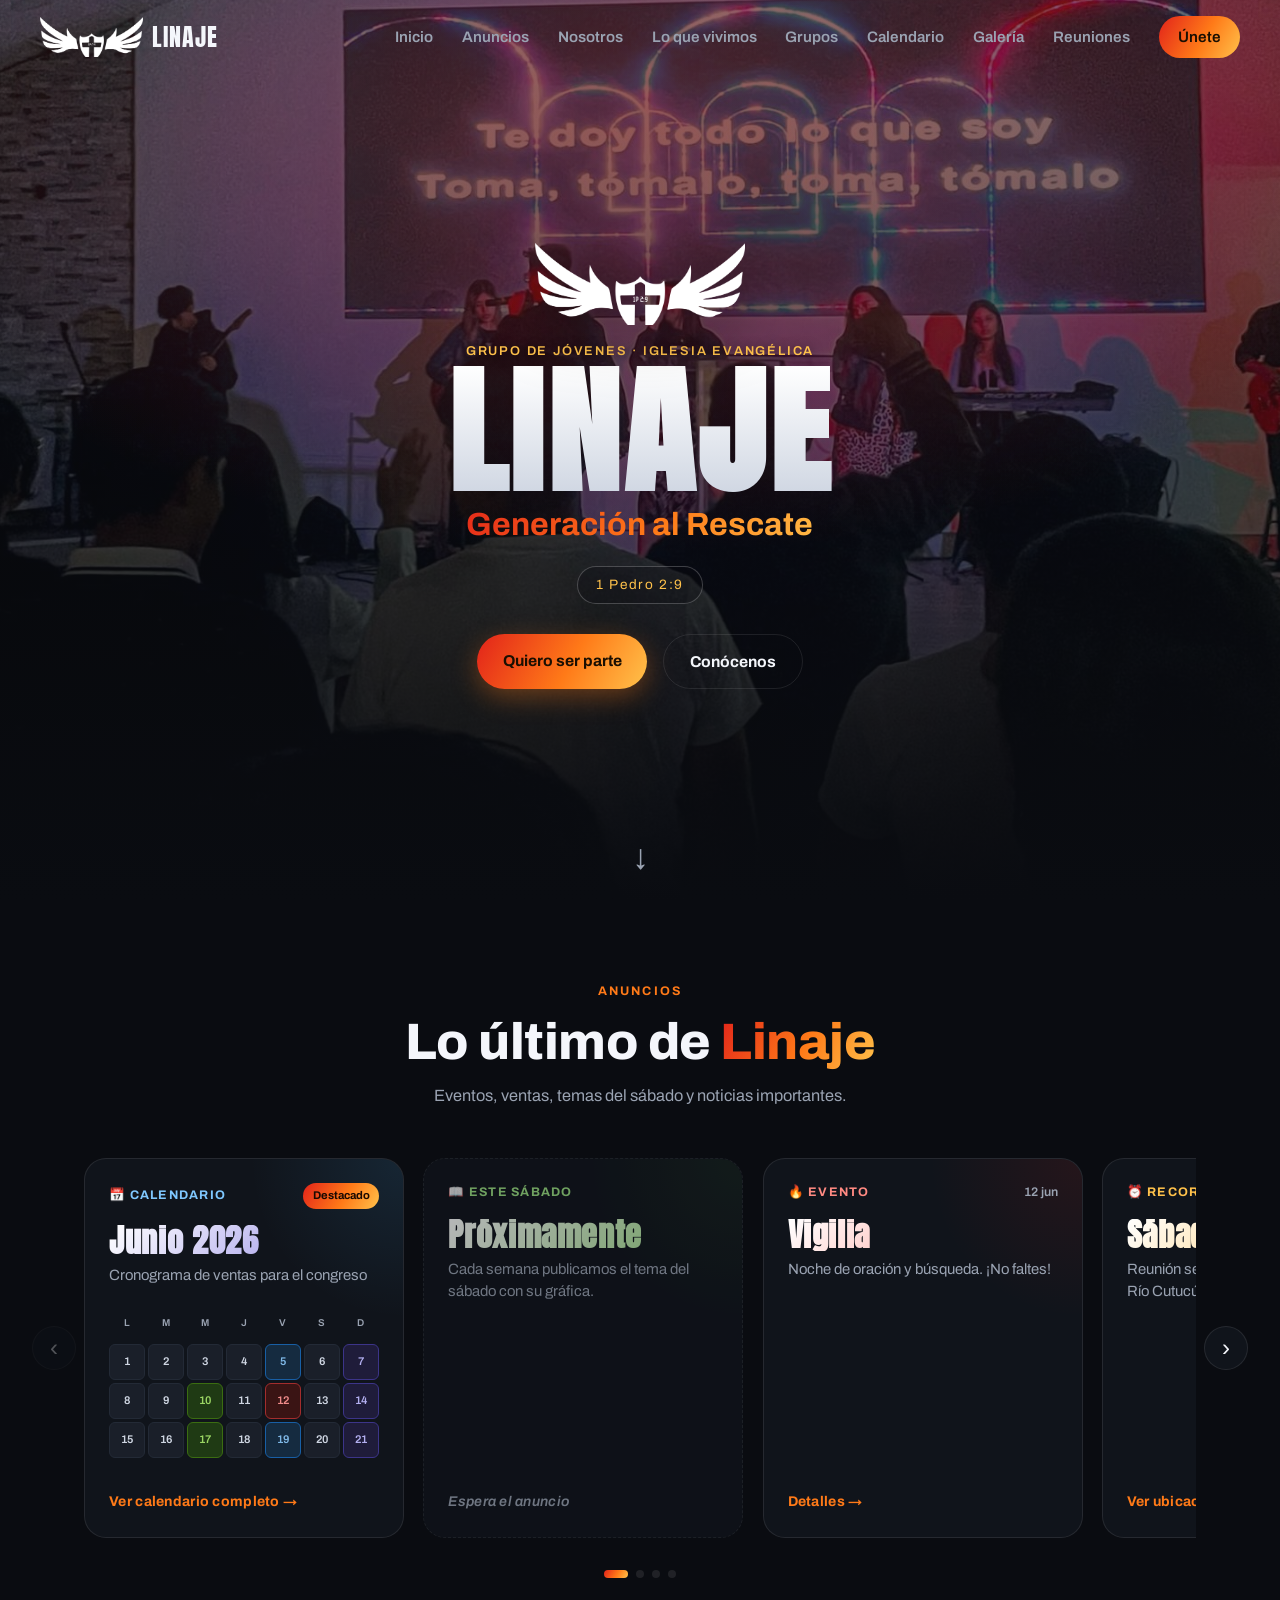
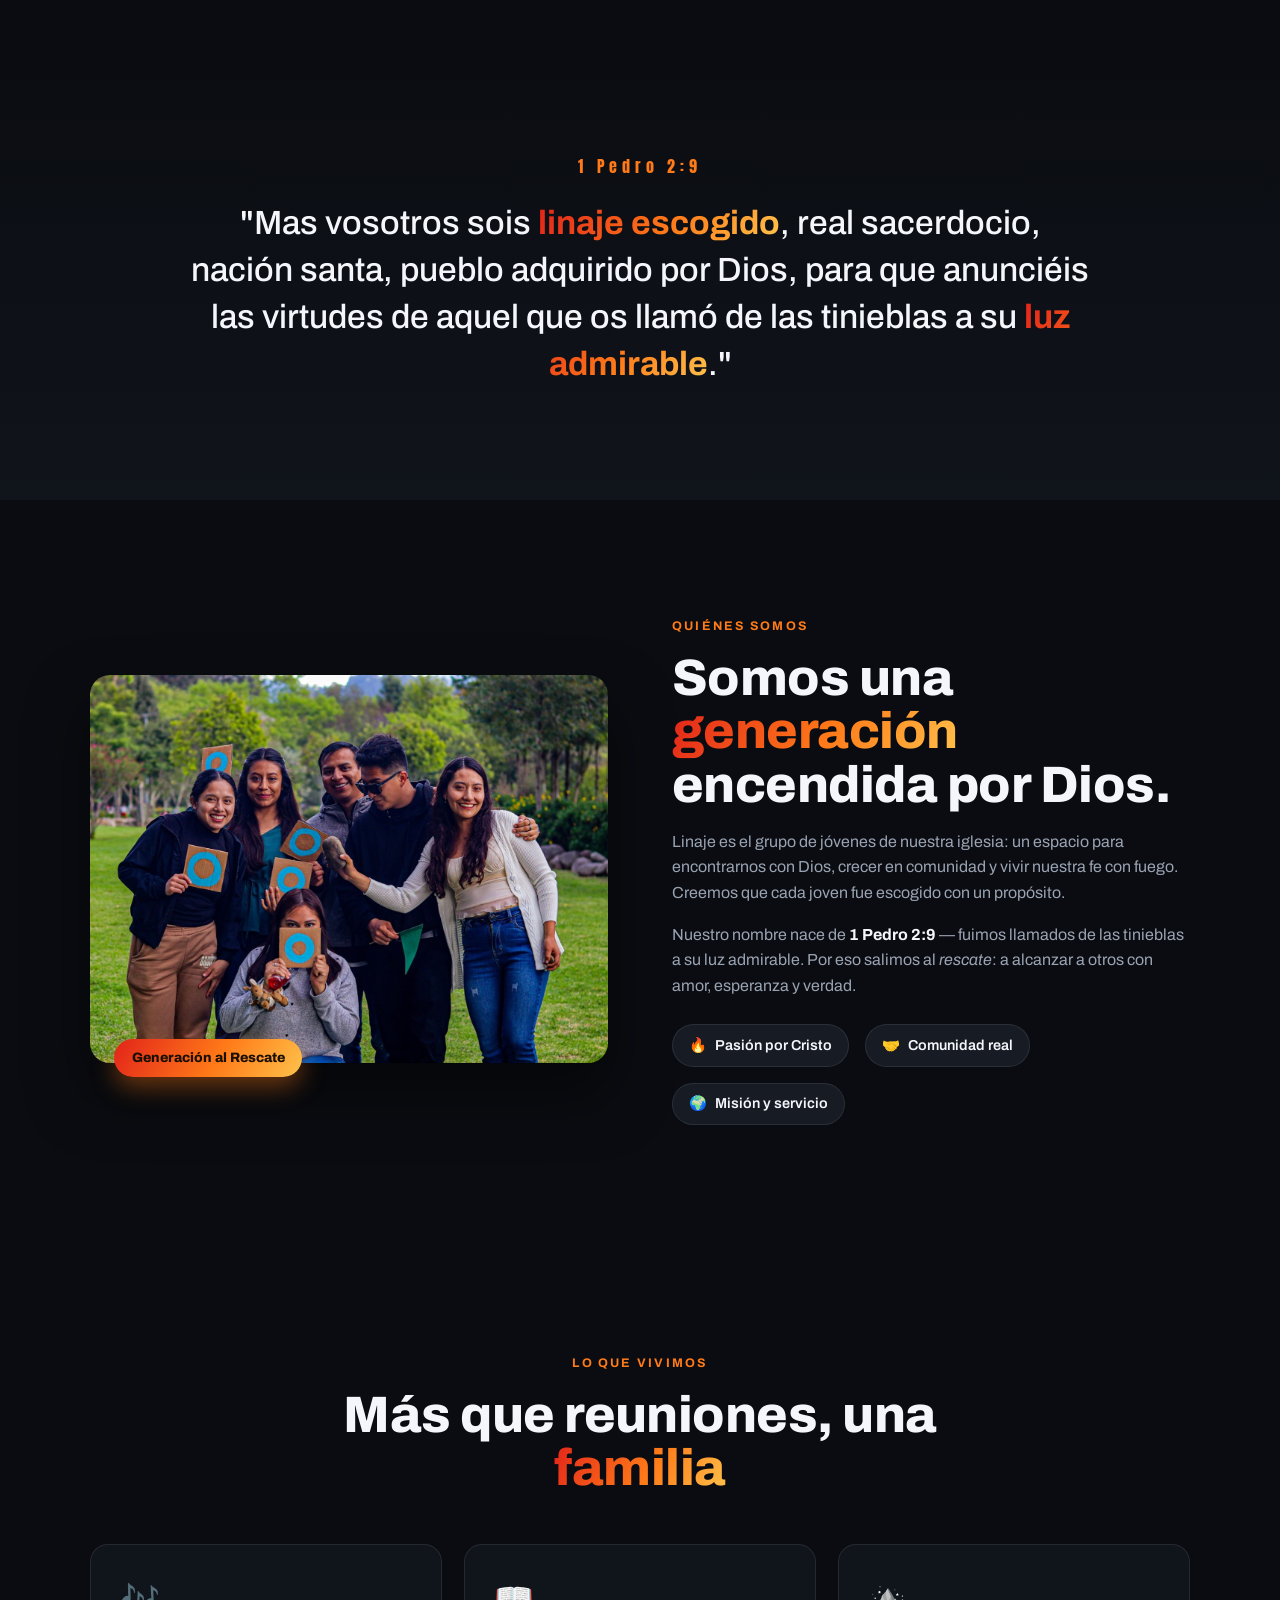
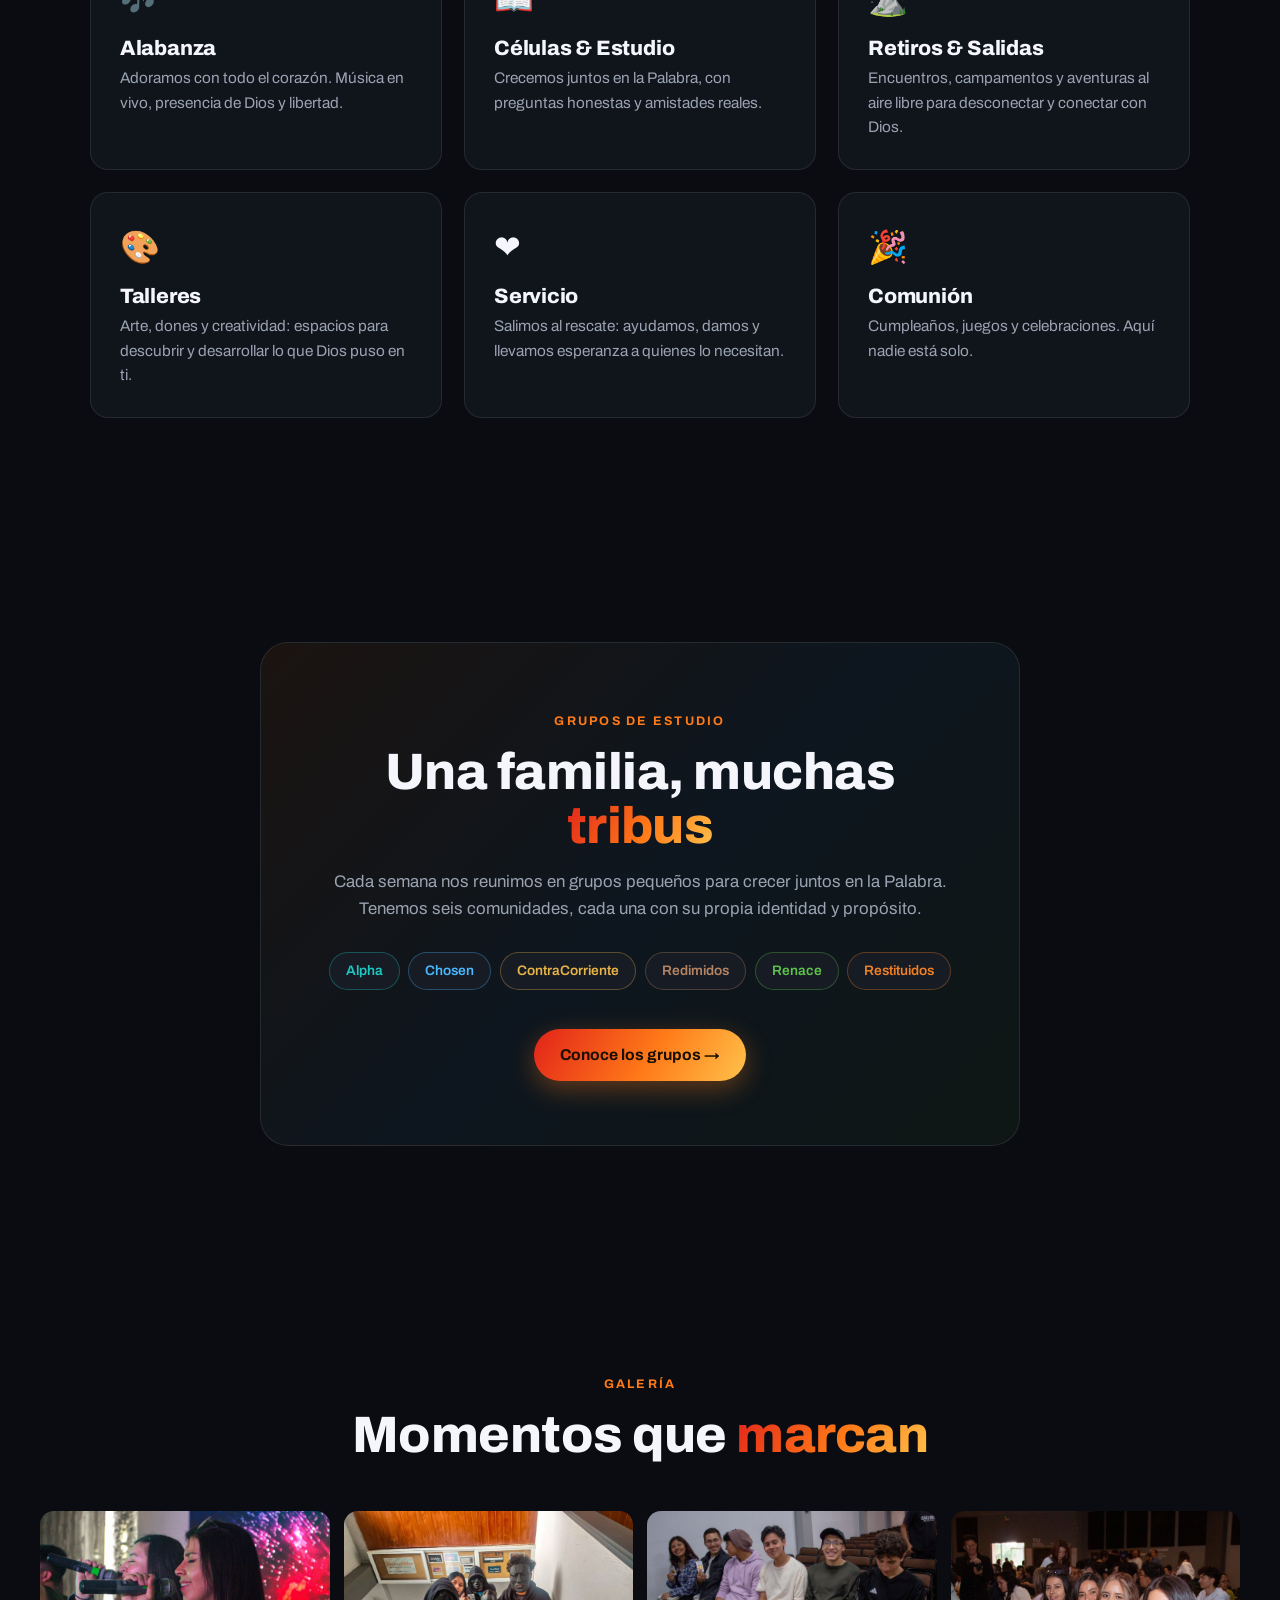
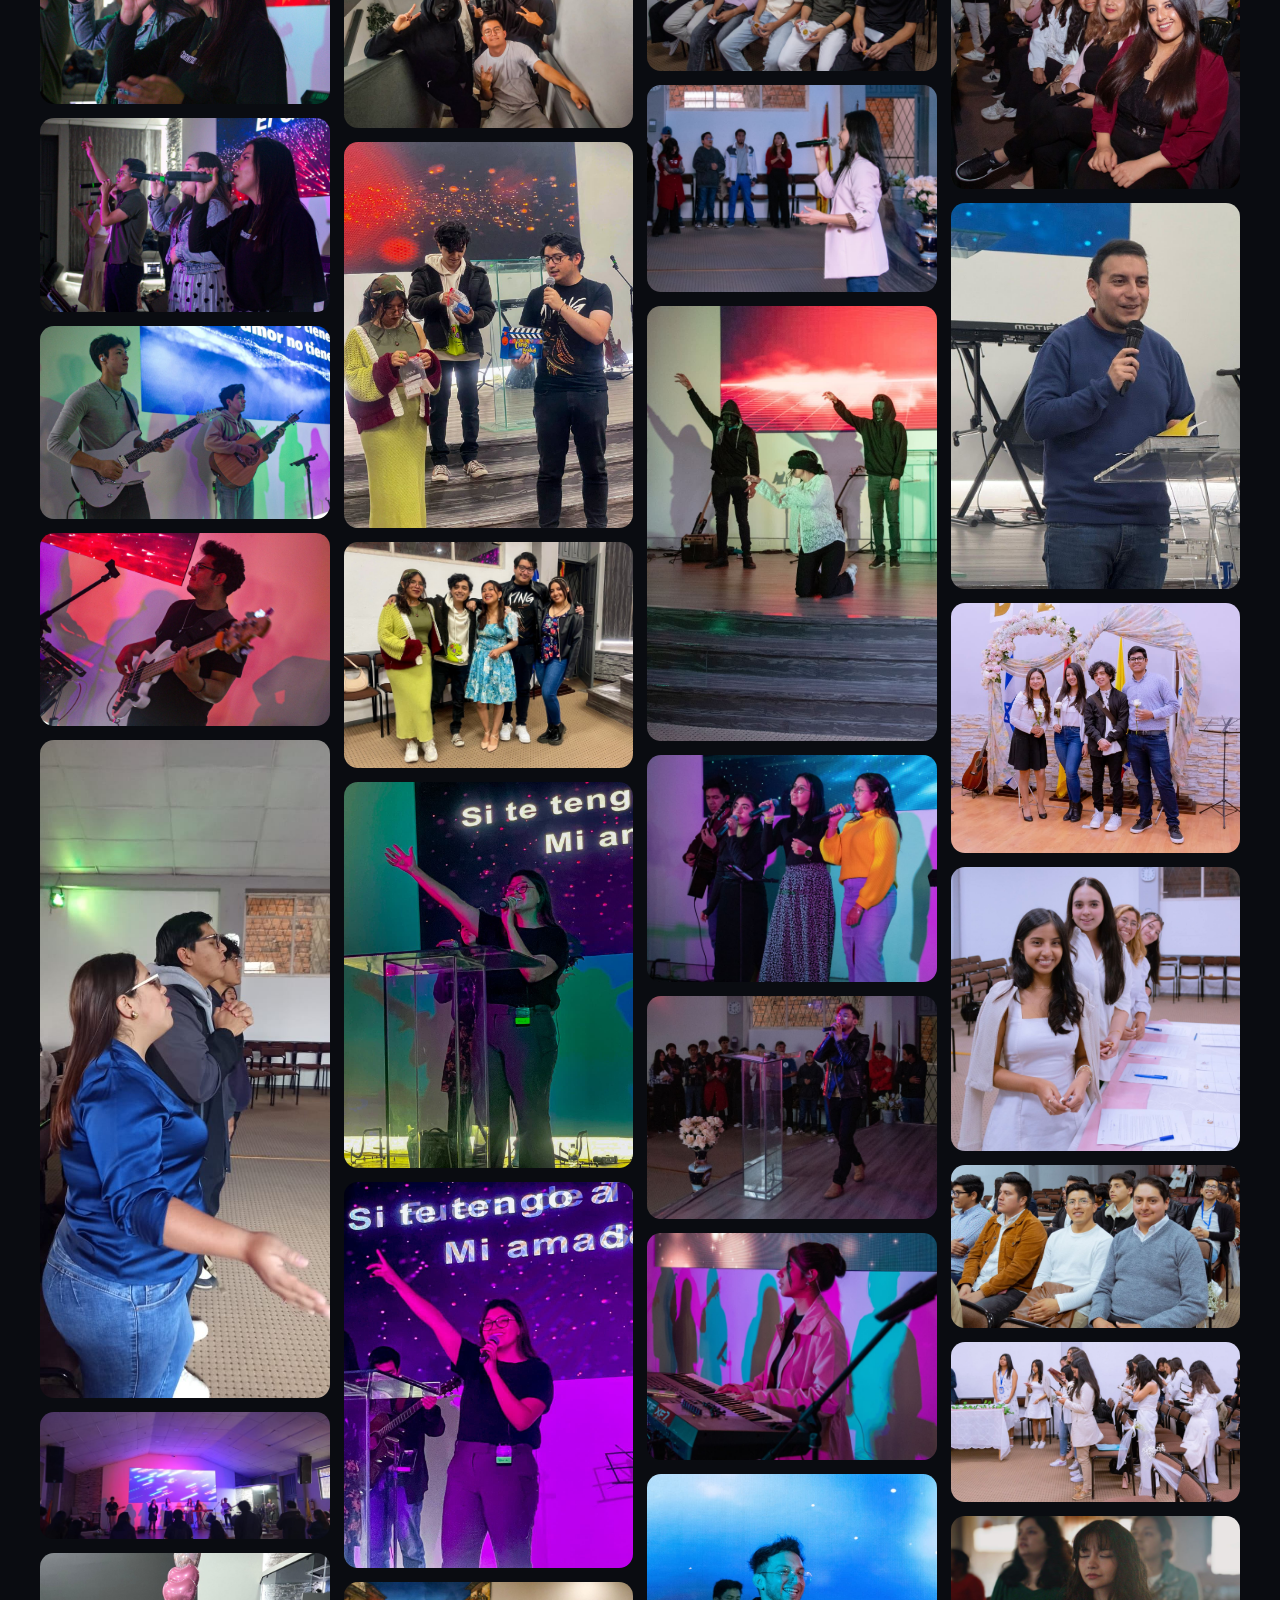
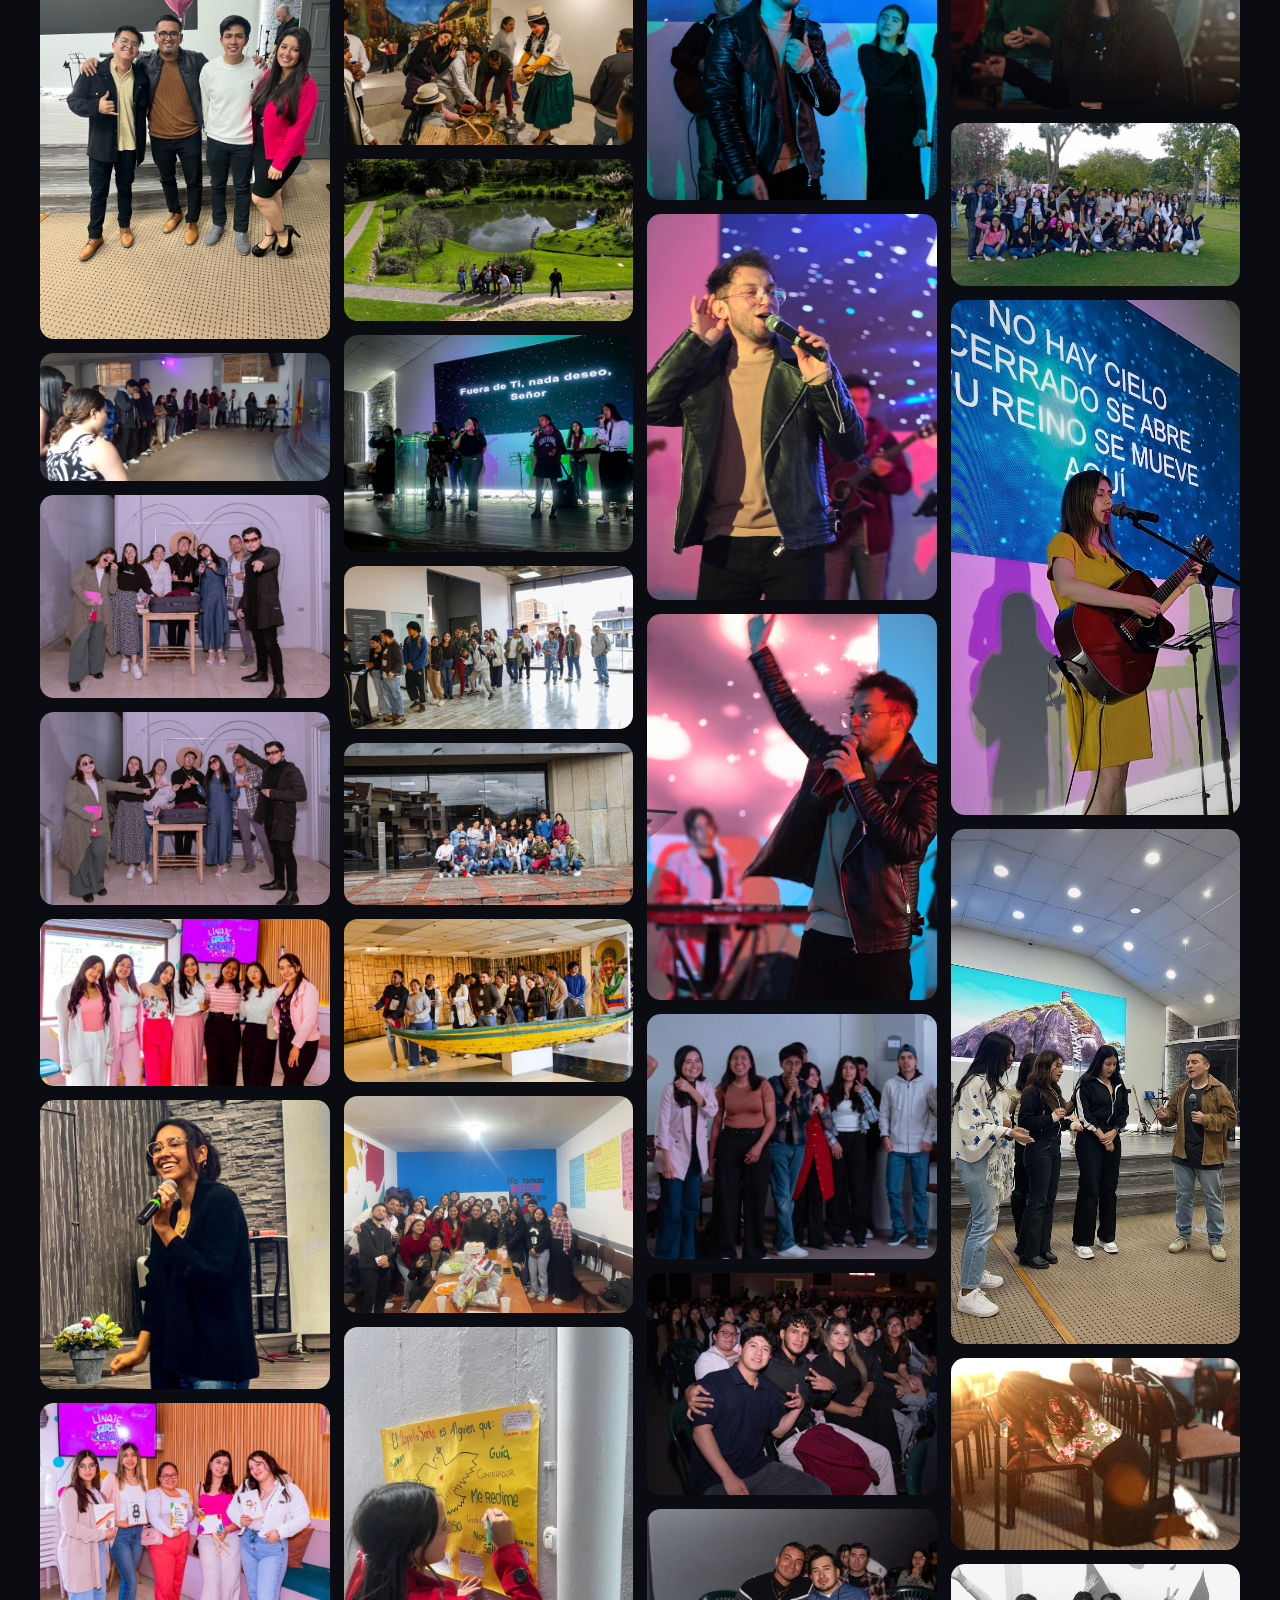
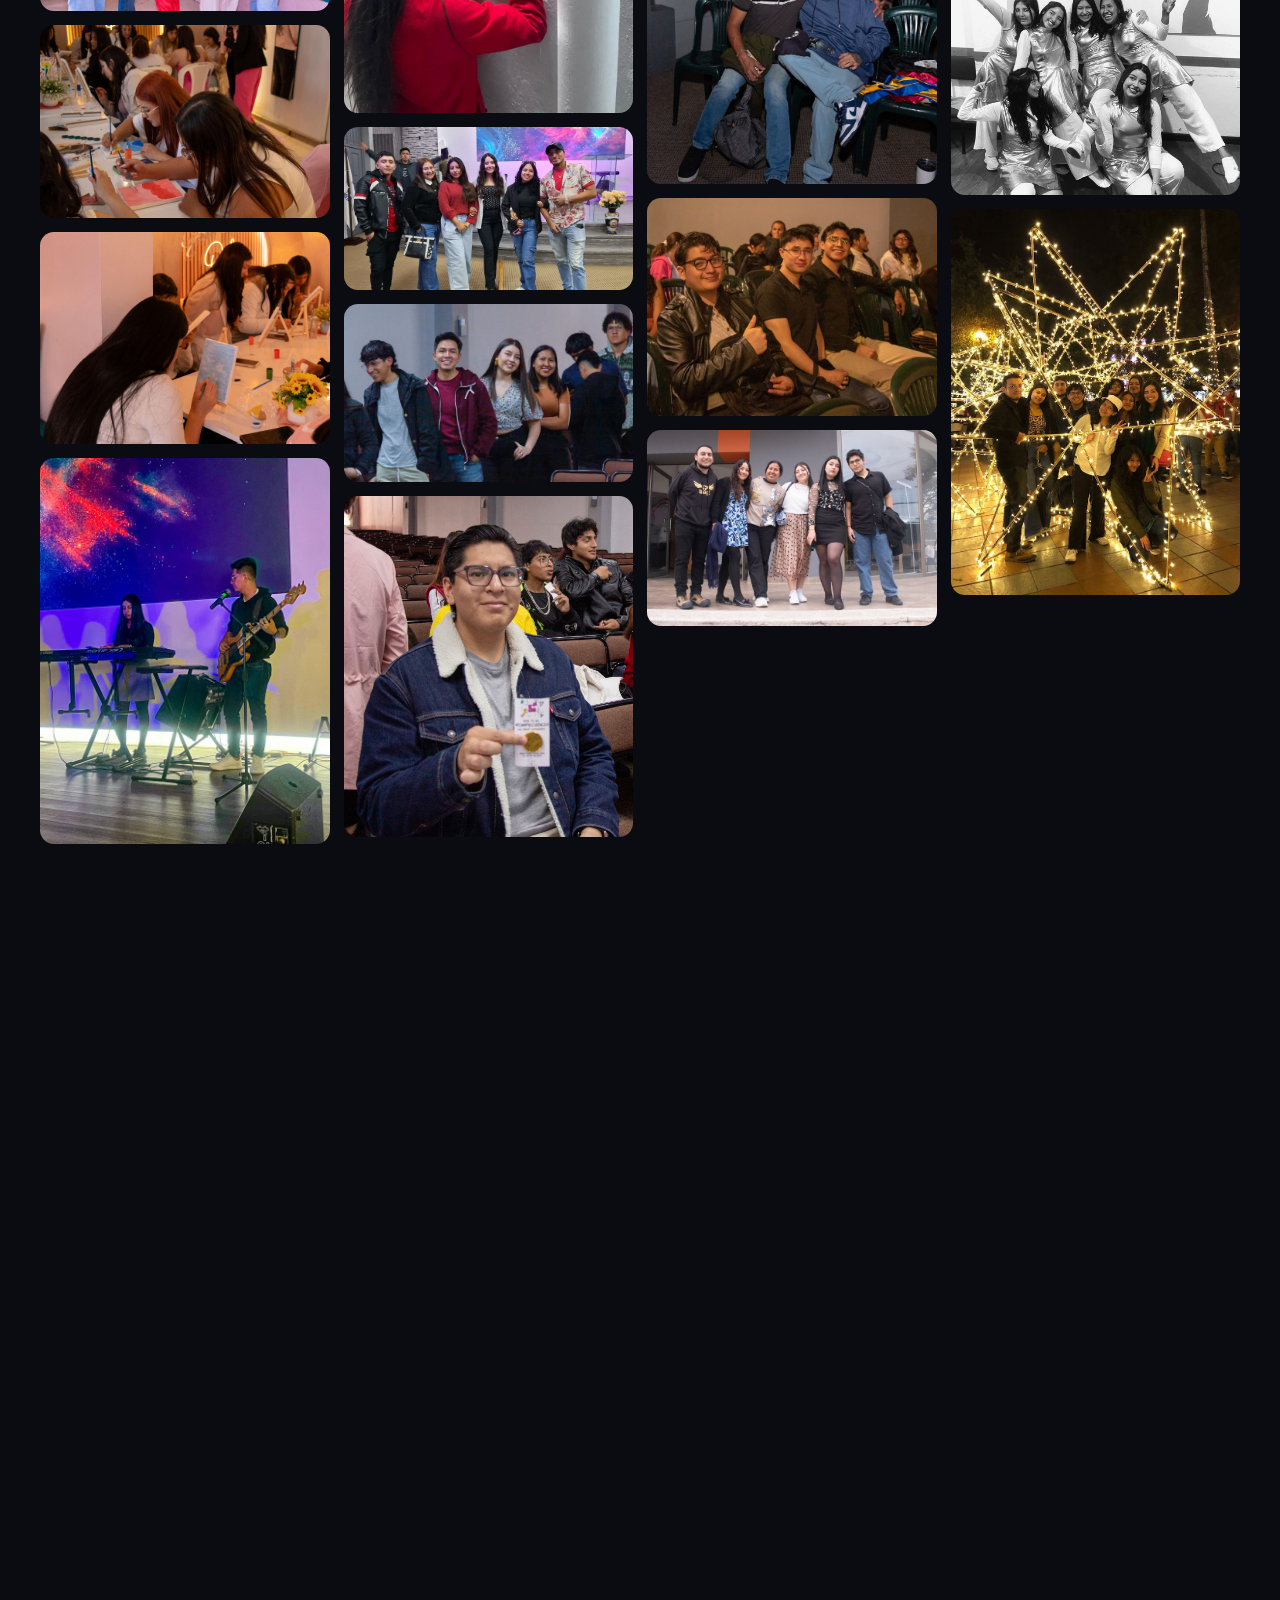
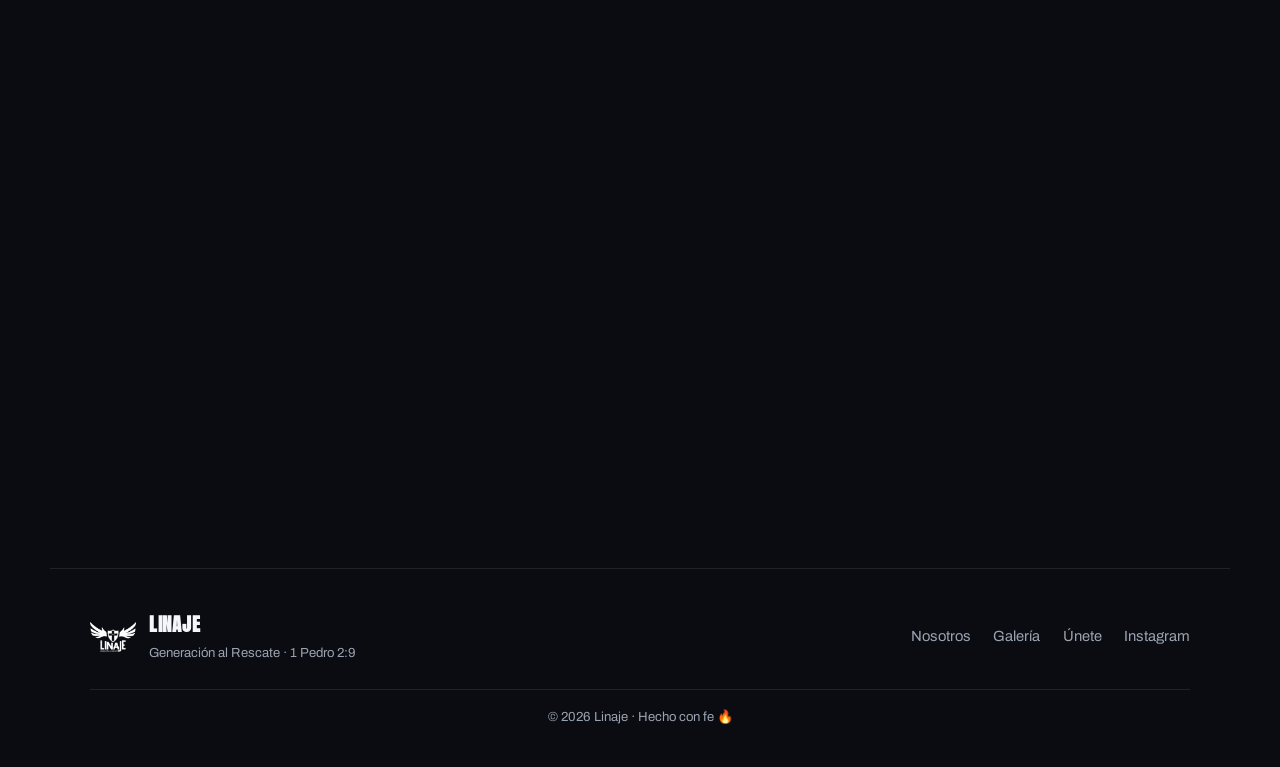
==== commit 5d1f4bc3: "Añadir enlaces Inicio y Anuncios al menú principal Co-Authored-By: Claude Opus 4.7 <noreply@anthropi" ====
--- a/index.html
+++ b/index.html
@@ -20,6 +20,8 @@
     <span class="nav__name">LINAJE</span>
   </a>
   <nav class="nav__links" id="navLinks">
+    <a href="#inicio">Inicio</a>
+    <a href="#anuncios">Anuncios</a>
     <a href="#nosotros">Nosotros</a>
     <a href="#vivimos">Lo que vivimos</a>
     <a href="grupos.html">Grupos</a>
